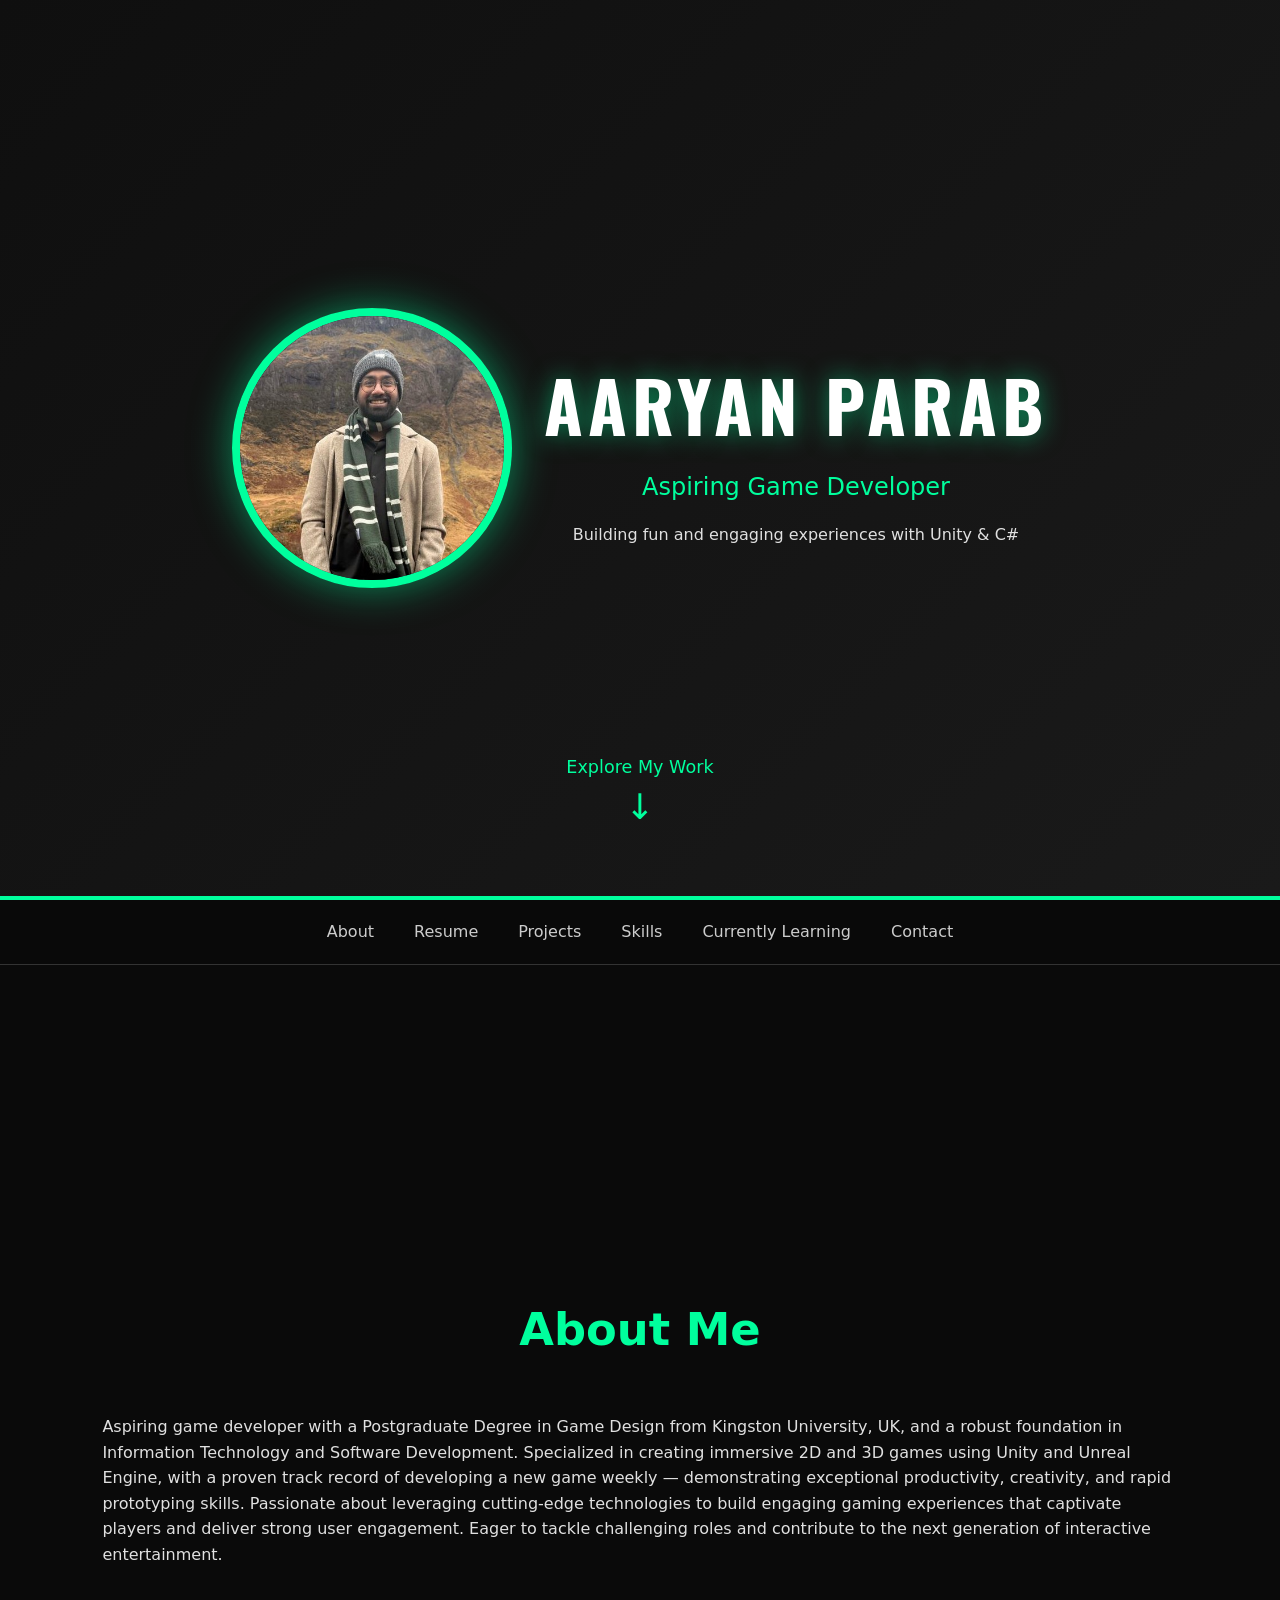
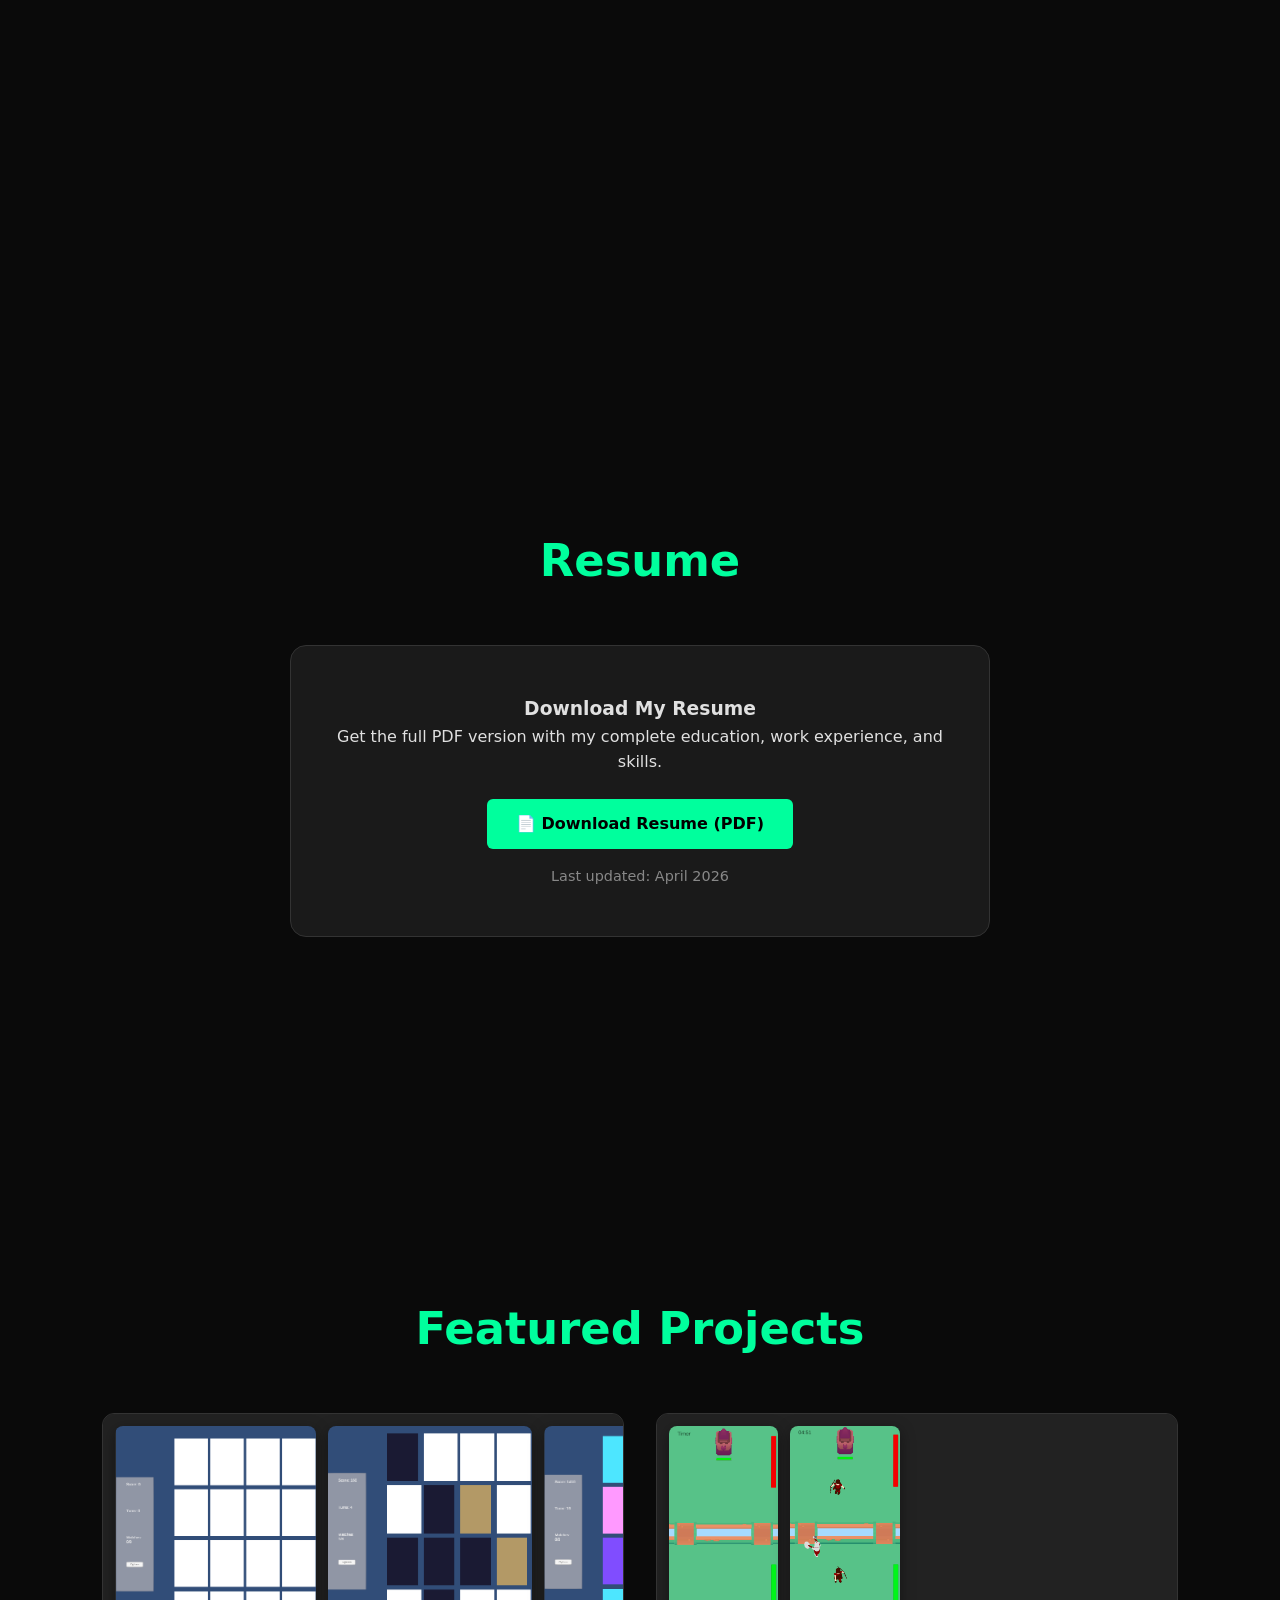
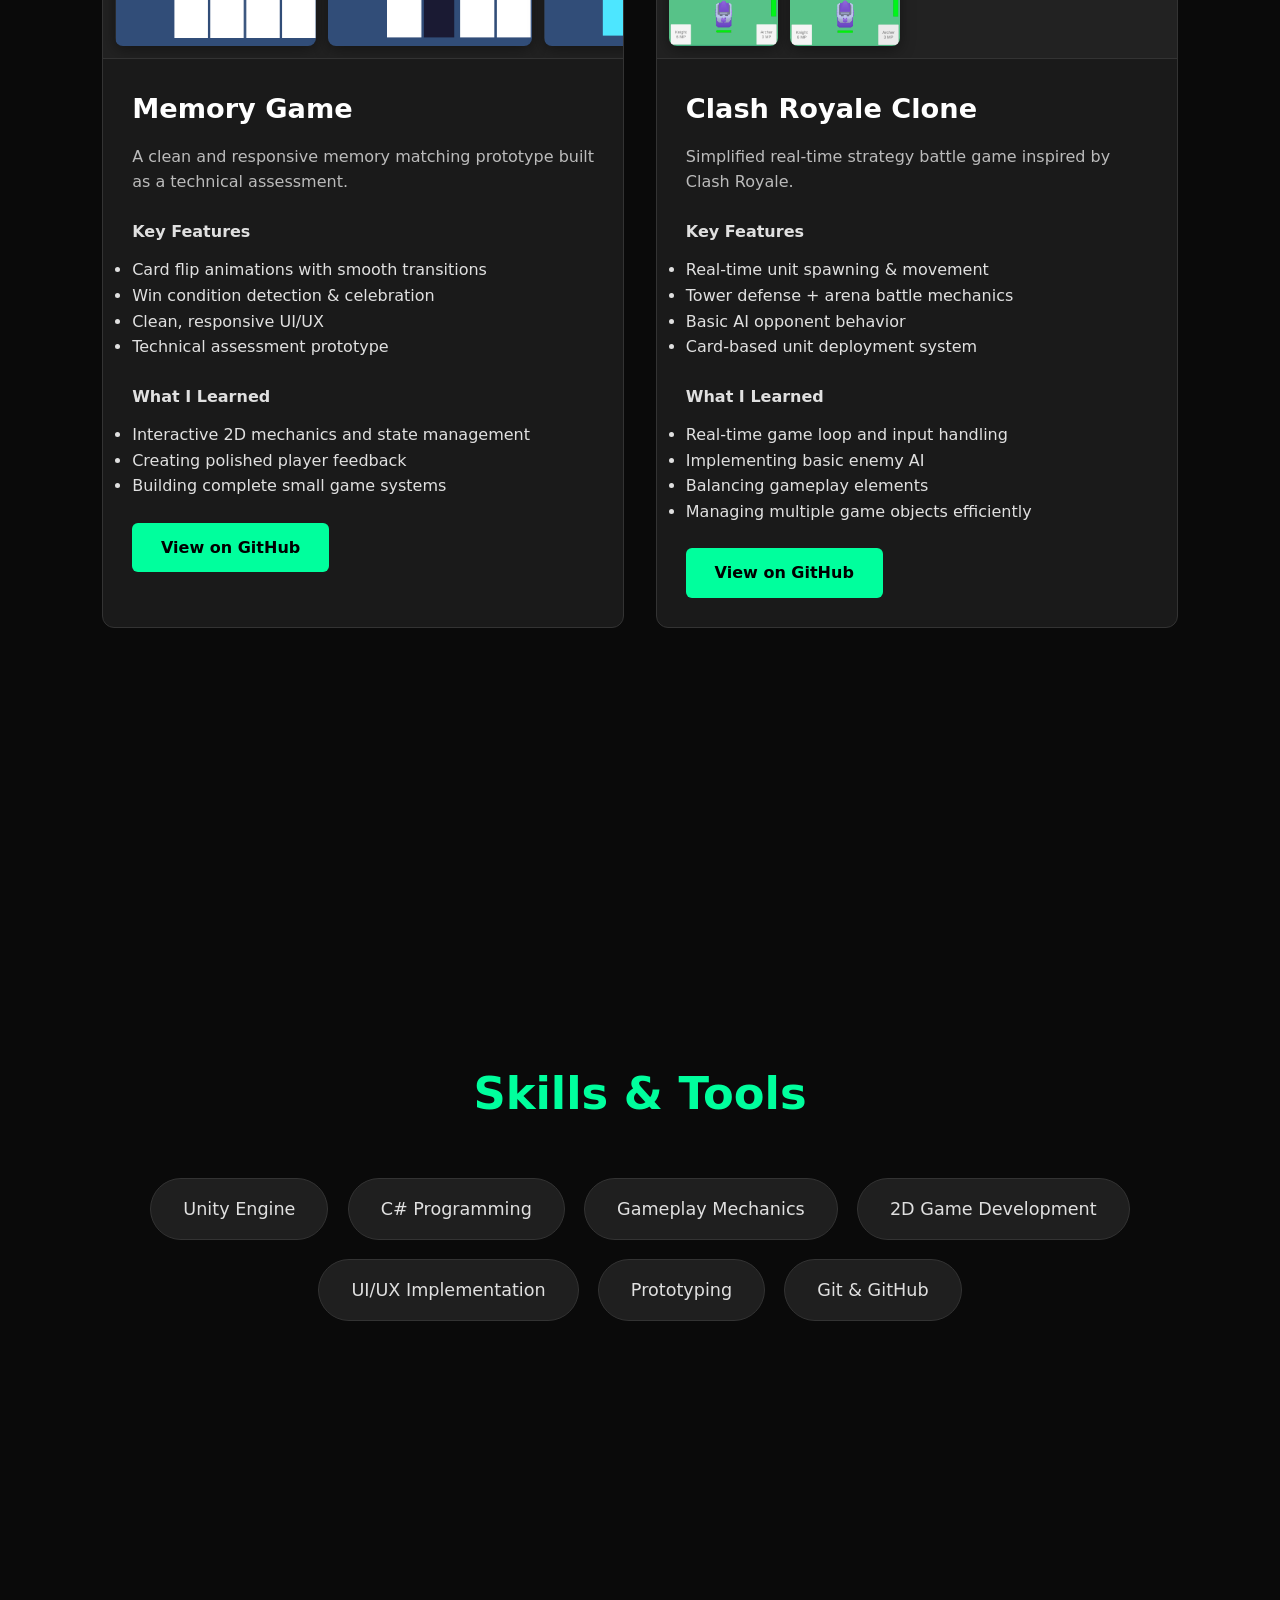
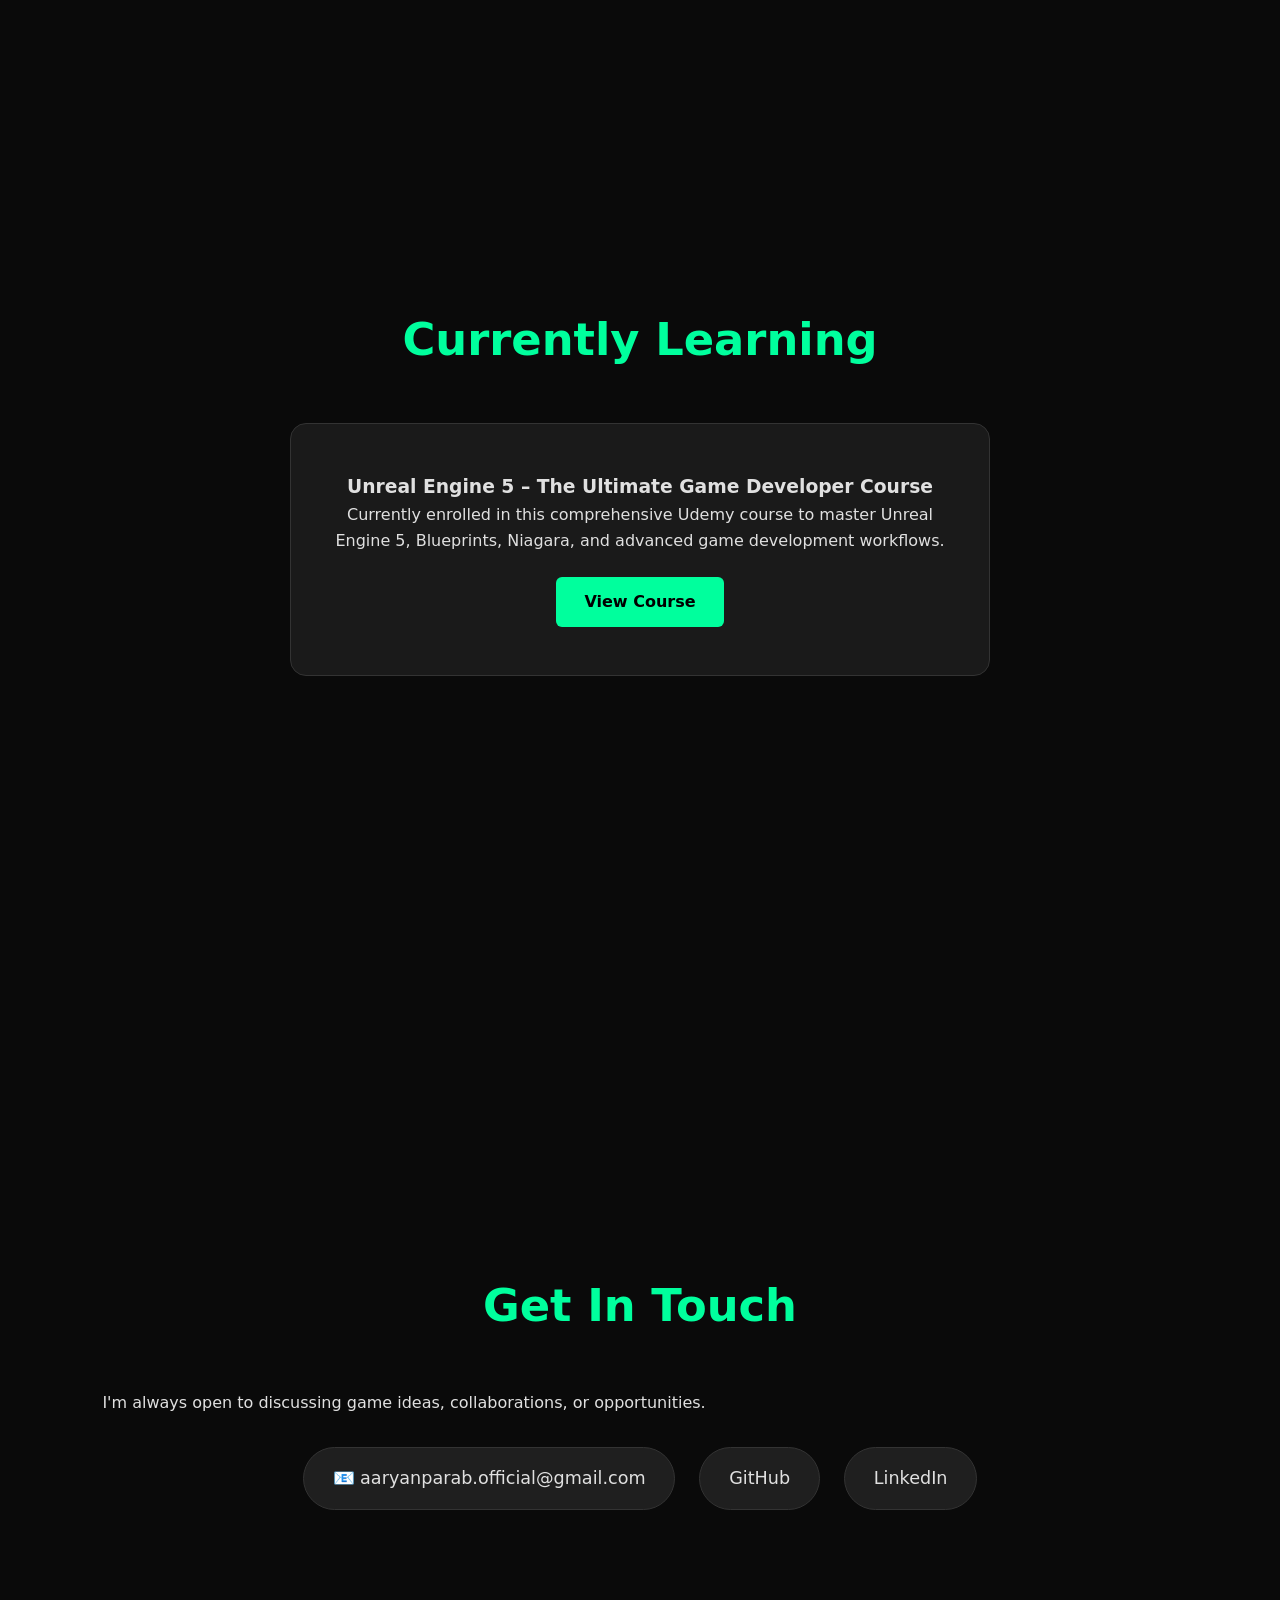
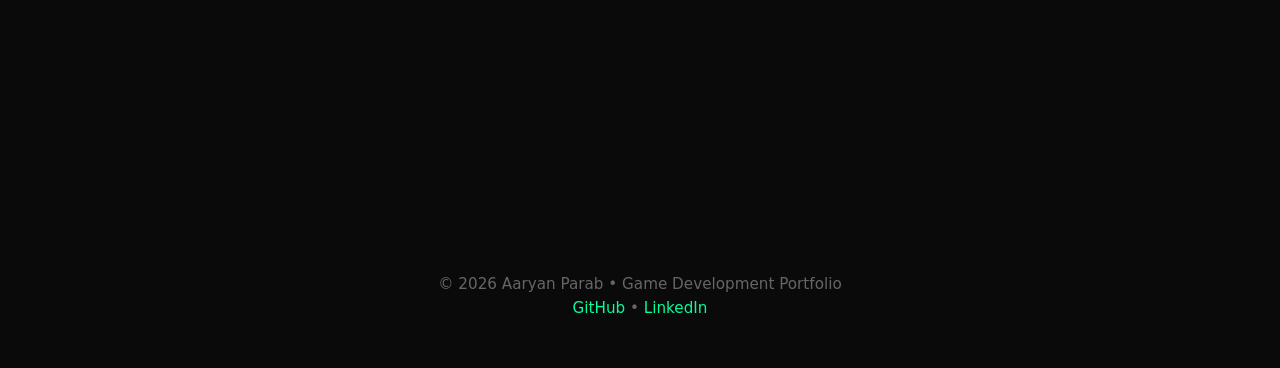
==== index.html @ 45f1b29c "Website Deployment -portfolio website deployed" ====
<!DOCTYPE html>
<html lang="en">
<head>
    <meta charset="UTF-8">
    <meta name="viewport" content="width=device-width, initial-scale=1.0">
    <title>Aaryan Parab | Game Developer</title>
    <!-- Google Font: Oswald (game-themed bold title font) -->
    <link href="https://fonts.googleapis.com/css2?family=Oswald:wght@500;700&display=swap" rel="stylesheet">
    <link rel="stylesheet" href="style.css">
</head>
<body>
    <!-- Game-like Background Animation -->
    <div class="background-animation"></div>

    <header>
        <div class="header-content">
            <img src="Images/ProfileImage.jpeg" alt="Aaryan Parab" class="profile-photo">
            <div>
                <h1>Aaryan Parab</h1>
                <p class="subtitle">Aspiring Game Developer</p>
                <p>Building fun and engaging experiences with Unity & C#</p>
            </div>
        </div>

        <!-- Scroll to next section arrow -->
        <a href="#about" class="scroll-down">
            <span>Explore My Work</span>
            <div class="arrow">↓</div>
        </a>
    </header>

    <nav>
        <div class="hamburger" id="hamburger">☰</div>
        <div class="nav-links" id="navLinks">
            <a href="#about">About</a>
            <a href="#resume">Resume</a>
            <a href="#projects">Projects</a>
            <a href="#skills">Skills</a>
            <a href="#learning">Currently Learning</a>
            <a href="#contact">Contact</a>
        </div>
    </nav>

    <section id="about">
        <h2>About Me</h2>
        <p>
            Aspiring game developer with a Postgraduate Degree in Game Design from Kingston University, UK, 
            and a robust foundation in Information Technology and Software Development. 
            Specialized in creating immersive 2D and 3D games using Unity and Unreal Engine, 
            with a proven track record of developing a new game weekly — demonstrating exceptional productivity, 
            creativity, and rapid prototyping skills. Passionate about leveraging cutting-edge technologies 
            to build engaging gaming experiences that captivate players and deliver strong user engagement. 
            Eager to tackle challenging roles and contribute to the next generation of interactive entertainment.
        </p>
    </section>

    <section id="resume">
        <h2>Resume</h2>
        <div class="resume-card">
            <h3>Download My Resume</h3>
            <p>Get the full PDF version with my complete education, work experience, and skills.</p>
            <a href="Resume/Resume_Aaryan.pdf" download class="btn resume-btn">
                📄 Download Resume (PDF)
            </a>
            <p style="margin-top: 1rem; font-size: 0.9rem; color: #888;">Last updated: April 2026</p>
        </div>
    </section>

    <section id="projects">
        <h2>Featured Projects</h2>
        
        <div class="projects-grid">
            <div class="project-card">
                <div class="project-gallery">
                    <img src="Images/Memory-Game/1.png" alt="Memory Game Screenshot 1" class="gallery-img">
                    <img src="Images/Memory-Game/2.png" alt="Memory Game Screenshot 2" class="gallery-img">
                    <img src="Images/Memory-Game/3.png" alt="Memory Game Screenshot 3" class="gallery-img">
                </div>
                <div class="project-content">
                    <h3>Memory Game</h3>
                    <p>A clean and responsive memory matching prototype built as a technical assessment.</p>
                    <strong>Key Features</strong>
                    <ul>
                        <li>Card flip animations with smooth transitions</li>
                        <li>Win condition detection & celebration</li>
                        <li>Clean, responsive UI/UX</li>
                        <li>Technical assessment prototype</li>
                    </ul>
                    <strong>What I Learned</strong>
                    <ul>
                        <li>Interactive 2D mechanics and state management</li>
                        <li>Creating polished player feedback</li>
                        <li>Building complete small game systems</li>
                    </ul>
                    <a href="https://github.com/AaryanParab/memory-game" target="_blank" class="btn">View on GitHub</a>
                </div>
            </div>

            <div class="project-card">
                <div class="project-gallery">
                    <img src="Images/Clash-Royale-Clone/1.png" alt="Clash Royale Clone Screenshot 1" class="gallery-img">
                    <img src="Images/Clash-Royale-Clone/2.png" alt="Clash Royale Clone Screenshot 2" class="gallery-img">
                </div>
                <div class="project-content">
                    <h3>Clash Royale Clone</h3>
                    <p>Simplified real-time strategy battle game inspired by Clash Royale.</p>
                    <strong>Key Features</strong>
                    <ul>
                        <li>Real-time unit spawning & movement</li>
                        <li>Tower defense + arena battle mechanics</li>
                        <li>Basic AI opponent behavior</li>
                        <li>Card-based unit deployment system</li>
                    </ul>
                    <strong>What I Learned</strong>
                    <ul>
                        <li>Real-time game loop and input handling</li>
                        <li>Implementing basic enemy AI</li>
                        <li>Balancing gameplay elements</li>
                        <li>Managing multiple game objects efficiently</li>
                    </ul>
                    <a href="https://github.com/AaryanParab/clash-royale-clone" target="_blank" class="btn">View on GitHub</a>
                </div>
            </div>
        </div>
    </section>

    <section id="skills">
        <h2>Skills & Tools</h2>
        <div class="skills">
            <div class="skill-item">Unity Engine</div>
            <div class="skill-item">C# Programming</div>
            <div class="skill-item">Gameplay Mechanics</div>
            <div class="skill-item">2D Game Development</div>
            <div class="skill-item">UI/UX Implementation</div>
            <div class="skill-item">Prototyping</div>
            <div class="skill-item">Git & GitHub</div>
        </div>
    </section>

    <section id="learning">
        <h2>Currently Learning</h2>
        <div class="learning-card">
            <h3>Unreal Engine 5 – The Ultimate Game Developer Course</h3>
            <p>Currently enrolled in this comprehensive Udemy course to master Unreal Engine 5, Blueprints, Niagara, and advanced game development workflows.</p>
            <a href="https://www.udemy.com/course/unreal-engine-5-the-ultimate-game-developer-course/?course_id=4720022" target="_blank" class="btn">View Course</a>
        </div>
    </section>

    <section id="contact">
        <h2>Get In Touch</h2>
        <p>I'm always open to discussing game ideas, collaborations, or opportunities.</p>
        <div class="contact-info">
            <a href="mailto:aaryanparab.official@gmail.com" class="contact-link">📧 aaryanparab.official@gmail.com</a>
            <a href="https://github.com/AaryanParab" target="_blank" class="contact-link">GitHub</a>
            <a href="https://www.linkedin.com/in/aaryan-parab-755a271ba/" target="_blank" class="contact-link">LinkedIn</a>
        </div>
    </section>

    <footer>
        <p>&copy; 2026 Aaryan Parab • Game Development Portfolio</p>
        <p>
            <a href="https://github.com/AaryanParab" target="_blank">GitHub</a> • 
            <a href="https://www.linkedin.com/in/aaryan-parab-755a271ba/" target="_blank">LinkedIn</a>
        </p>
    </footer>

    <!-- Lightbox Modal -->
    <div id="imageModal" class="modal">
        <span class="close">&times;</span>
        <img class="modal-content" id="modalImage">
    </div>

    <script>
        // Hamburger Menu
        const hamburger = document.getElementById("hamburger");
        const navLinks = document.getElementById("navLinks");
        hamburger.addEventListener("click", () => {
            navLinks.classList.toggle("active");
            hamburger.textContent = navLinks.classList.contains("active") ? "✕" : "☰";
        });

        // Lightbox
        const modal = document.getElementById("imageModal");
        const modalImg = document.getElementById("modalImage");
        const closeBtn = document.querySelector(".close");

        document.querySelectorAll(".gallery-img").forEach(img => {
            img.addEventListener("click", function () {
                modal.style.display = "flex";
                modalImg.src = this.src;
            });
        });

        closeBtn.addEventListener("click", () => modal.style.display = "none");
        modal.addEventListener("click", (e) => { if (e.target === modal) modal.style.display = "none"; });
---- style.css ----
:root {
    --primary: #00ff9d;
    --bg: #0a0a0a;
    --card: #1a1a1a;
}

* {
    margin: 0;
    padding: 0;
    box-sizing: border-box;
}

html {
    scroll-behavior: smooth;
}

body {
    font-family: 'Segoe UI', system-ui, -apple-system, 'Roboto', sans-serif;
    background: var(--bg);
    color: #e0e0e0;
    line-height: 1.6;
    overflow-x: hidden;
}

/* ====================== GAME-THEMED FONT FOR NAME (like gerlogu.com) ====================== */
h1 {
    font-family: 'Oswald', sans-serif;
    font-size: 4.4rem;
    font-weight: 700;
    letter-spacing: 5px;
    text-transform: uppercase;
    color: white;
    margin-bottom: 0.4rem;
    text-shadow: 0 0 25px rgba(0, 255, 157, 0.5);
}

/* ====================== PURE UPWARD SCROLLING BACKGROUND ====================== */
.background-animation {
    position: fixed;
    top: 0; left: 0;
    width: 100%; height: 100%;
    pointer-events: none;
    z-index: -1;
    overflow: hidden;
    background: radial-gradient(circle at center, rgba(0, 255, 157, 0.07) 0%, transparent 70%);
}

.background-animation::before,
.background-animation::after {
    content: '';
    position: absolute;
    width: 100%;
    height: 100%;
    color: var(--primary);
    opacity: 0.16;
    font-size: 26px;
    white-space: nowrap;
    animation: upwardScroll 18s linear infinite;
}

.background-animation::before {
    content: '× ○ △ □ ⚡ ★ ◆ ● × ○ △ □';
    animation-duration: 14s;
    animation-delay: -2s;
    letter-spacing: 110px;
    opacity: 0.18;
}

.background-animation::after {
    content: '△ □ ○ × ⚡ ★ ● ◆ △ □ ○ ×';
    animation-duration: 24s;
    animation-delay: -9s;
    font-size: 20px;
    letter-spacing: 130px;
    opacity: 0.11;
}

@keyframes upwardScroll {
    0%   { transform: translateY(120vh); }
    100% { transform: translateY(-120vh); }
}

/* ====================== HEADER ====================== */
header {
    background: linear-gradient(135deg, #0f0f0f, #1a1a1a);
    padding: 5rem 5%;
    text-align: center;
    border-bottom: 4px solid var(--primary);
    min-height: 100vh;
    display: flex;
    align-items: center;
    justify-content: center;
    position: relative;
}

.header-content {
    display: flex;
    align-items: center;
    gap: 2rem;
    justify-content: center;
    flex-wrap: wrap;
}

.profile-photo {
    width: 280px;
    height: 280px;
    border-radius: 50%;
    border: 8px solid var(--primary);
    object-fit: cover;
    box-shadow: 0 0 40px rgba(0, 255, 157, 0.5);
}

.subtitle {
    font-size: 1.5rem;
    color: var(--primary);
    margin-bottom: 1rem;
}

/* ====================== SCROLL DOWN ARROW ====================== */
.scroll-down {
    position: absolute;
    bottom: 8%;
    left: 50%;
    transform: translateX(-50%);
    display: flex;
    flex-direction: column;
    align-items: center;
    color: var(--primary);
    text-decoration: none;
    font-size: 1.1rem;
    animation: bounce 2s infinite;
}

.scroll-down span {
    margin-bottom: 8px;
    font-weight: 500;
}

.scroll-down .arrow {
    font-size: 2.2rem;
    line-height: 1;
}

@keyframes bounce {
    0%, 100% { transform: translateY(0); }
    50% { transform: translateY(15px); }
}

/* ====================== HIGHLIGHTED KEYWORDS IN ABOUT ME ====================== */
.highlight {
    color: var(--primary);
    font-weight: 600;
}

/* ====================== NAVIGATION ====================== */
nav {
    background: rgba(10, 10, 10, 0.98);
    position: sticky;
    top: 0;
    z-index: 100;
    padding: 1.2rem 5%;
    display: flex;
    justify-content: center;
    gap: 2.5rem;
    border-bottom: 1px solid #333;
}

.hamburger {
    display: none;
    font-size: 2rem;
    cursor: pointer;
    color: var(--primary);
}

.nav-links {
    display: flex;
    gap: 2.5rem;
}

.nav-links a {
    color: #ccc;
    text-decoration: none;
    font-weight: 500;
    transition: color 0.3s;
}

.nav-links a:hover {
    color: var(--primary);
}

.nav-links.active {
    display: flex;
    flex-direction: column;
    position: absolute;
    top: 70px;
    left: 0;
    width: 100%;
    background: #111;
    padding: 2rem 0;
    text-align: center;
    border-top: 1px solid #333;
}

/* ====================== FULL-PAGE SECTIONS ====================== */
section {
    min-height: 100vh;
    padding: 8rem 8% 6rem;
    display: flex;
    flex-direction: column;
    justify-content: center;
}

section h2 {
    font-size: 2.8rem;
    margin-bottom: 3rem;
    text-align: center;
    color: var(--primary);
}

/* ====================== PROJECT CARDS ====================== */
.projects-grid {
    display: grid;
    grid-template-columns: repeat(auto-fit, minmax(380px, 1fr));
    gap: 2rem;
}

.project-card {
    background: var(--card);
    border-radius: 12px;
    overflow: hidden;
    transition: transform 0.4s, box-shadow 0.4s;
    border: 1px solid #333;
}

.project-card:hover {
    transform: translateY(-12px);
    box-shadow: 0 20px 40px rgba(0, 255, 157, 0.15);
}

.project-gallery {
    display: flex;
    overflow-x: auto;
    gap: 12px;
    padding: 12px;
    background: #222;
    border-bottom: 1px solid #333;
}

.project-gallery img {
    height: 220px;
    flex-shrink: 0;
    border-radius: 8px;
    object-fit: contain;
    background: #1a1a1a;
    box-shadow: 0 4px 15px rgba(0, 0, 0, 0.4);
    cursor: pointer;
}

.project-content {
    padding: 1.8rem;
}

.project-content h3 {
    font-size: 1.7rem;
    margin-bottom: 0.8rem;
    color: white;
}

.project-content p {
    margin-bottom: 1.3rem;
    color: #bbb;
}

.project-content strong {
    display: block;
    margin-top: 1.5rem;
    margin-bottom: 0.8rem;
}

.project-content ul:last-child {
    margin-bottom: 2.5rem;
}

/* ====================== BUTTONS ====================== */
.btn {
    display: inline-block;
    background: var(--primary);
    color: black;
    padding: 0.75rem 1.8rem;
    border-radius: 6px;
    text-decoration: none;
    font-weight: 600;
    transition: all 0.3s;
    margin-top: 1.5rem;
}

.btn:hover {
    background: #00cc7a;
    transform: scale(1.05);
}

/* ====================== OTHER SECTIONS ====================== */
.resume-card, .learning-card {
    background: var(--card);
    max-width: 700px;
    margin: 0 auto;
    padding: 3rem 2.5rem;
    border-radius: 16px;
    text-align: center;
    border: 1px solid #333;
}

.skills {
    display: flex;
    flex-wrap: wrap;
    gap: 1.2rem;
    justify-content: center;
}

.skill-item {
    background: #1f1f1f;
    padding: 1rem 2rem;
    border-radius: 50px;
    font-size: 1.1rem;
    border: 1px solid #333;
}

.contact-info {
    display: flex;
    flex-wrap: wrap;
    gap: 1.5rem;
    justify-content: center;
    margin-top: 2rem;
}

.contact-link {
    display: flex;
    align-items: center;
    gap: 10px;
    background: #1f1f1f;
    color: #e0e0e0;
    padding: 1rem 1.8rem;
    border-radius: 50px;
    text-decoration: none;
    font-size: 1.1rem;
    transition: all 0.3s;
    border: 1px solid #333;
}

.contact-link:hover {
    background: var(--primary);
    color: black;
    transform: scale(1.05);
}

/* ====================== LIGHTBOX ====================== */
.modal {
    display: none;
    position: fixed;
    z-index: 1000;
    left: 0; top: 0;
    width: 100%; height: 100%;
    background-color: rgba(0, 0, 0, 0.92);
    align-items: center;
    justify-content: center;
    padding: 20px;
}

.modal-content {
    max-width: 100%;
    max-height: 90vh;
    object-fit: contain;
    border-radius: 12px;
    box-shadow: 0 10px 40px rgba(0, 0, 0, 0.6);
}

.close {
    position: absolute;
    top: 25px;
    right: 35px;
    color: #fff;
    font-size: 40px;
    font-weight: bold;
    cursor: pointer;
}

.close:hover {
    color: var(--primary);
}

/* ====================== FOOTER ====================== */
footer {
    text-align: center;
    padding: 3rem 5%;
    background: #0a0a0a;
    color: #666;
    font-size: 0.95rem;
}

footer a {
    color: var(--primary);
    text-decoration: none;
}

/* ====================== RESPONSIVE ====================== */
@media (max-width: 768px) {
    h1 { font-size: 3.4rem; }
    .profile-photo { width: 220px; height: 220px; }
    .projects-grid { grid-template-columns: 1fr; }
    .hamburger { display: block; }
    .nav-links { display: none; }
    .header-content { text-align: center; }
}
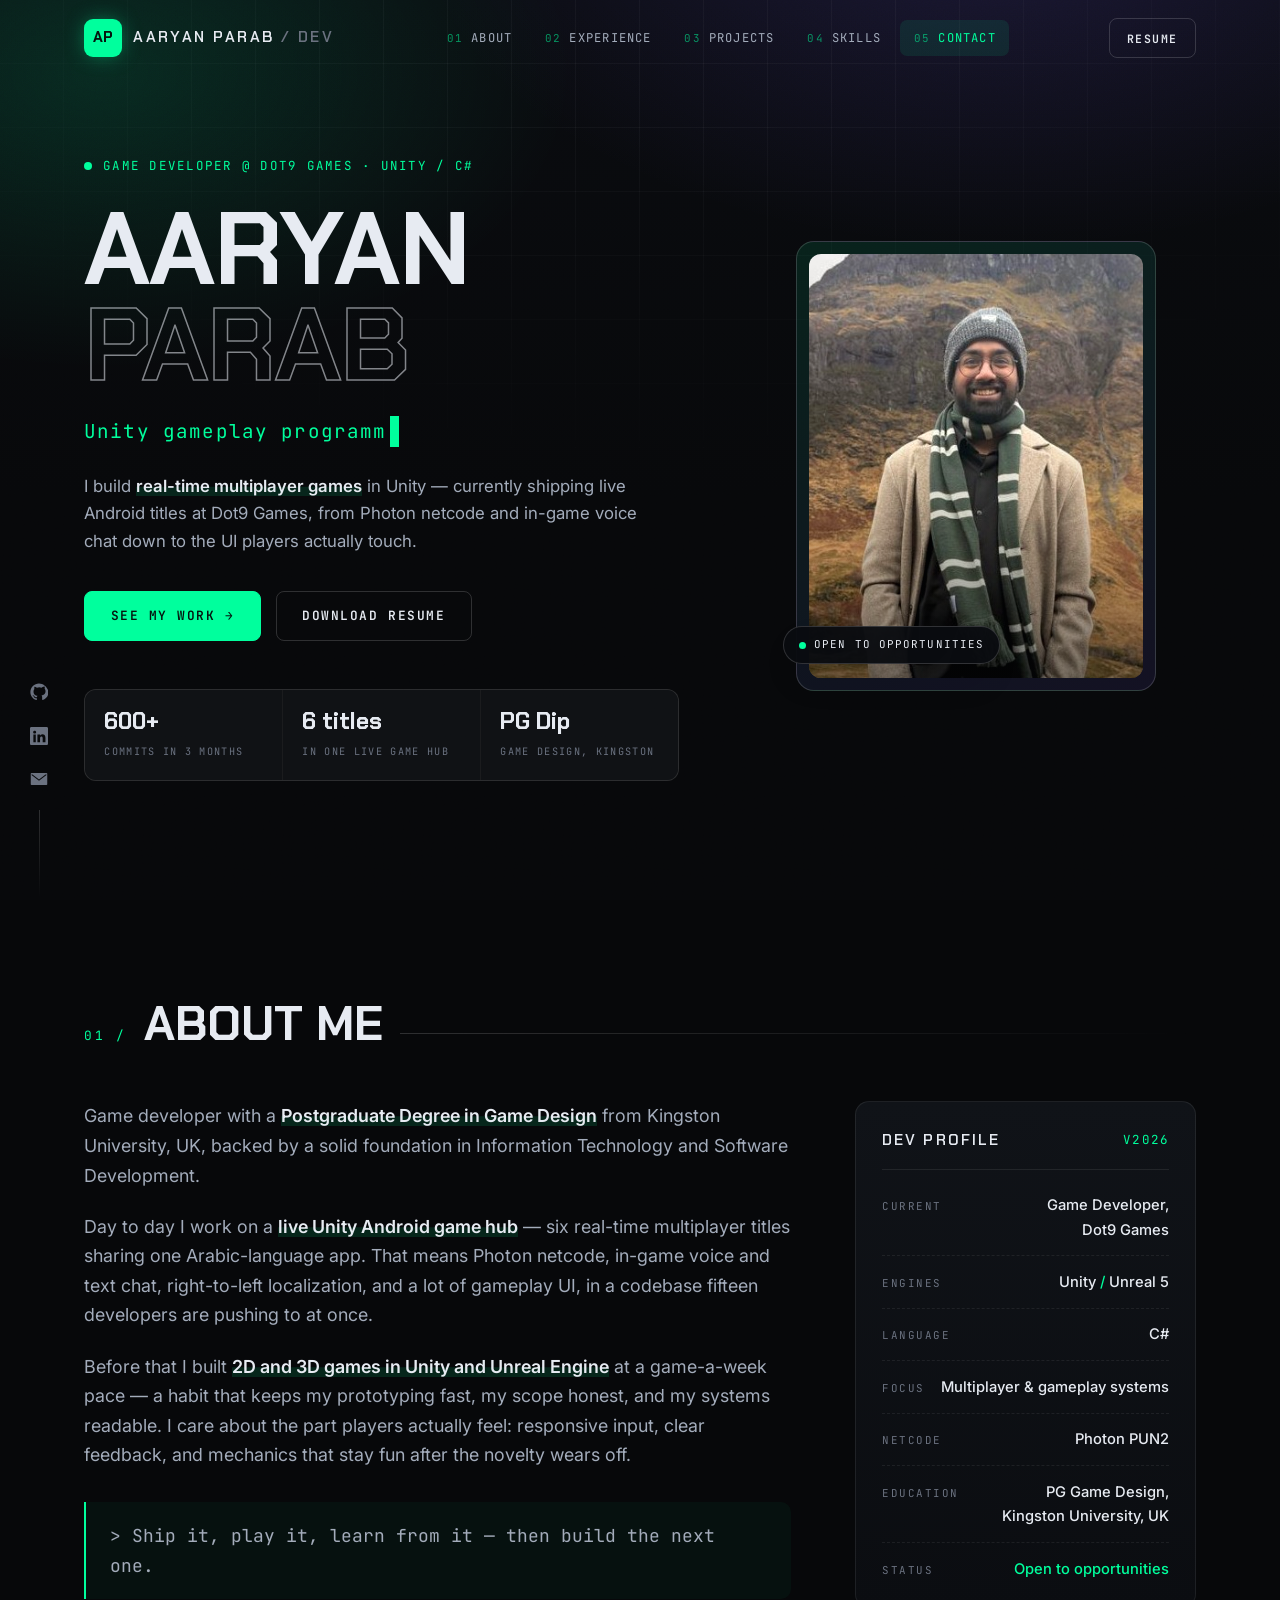
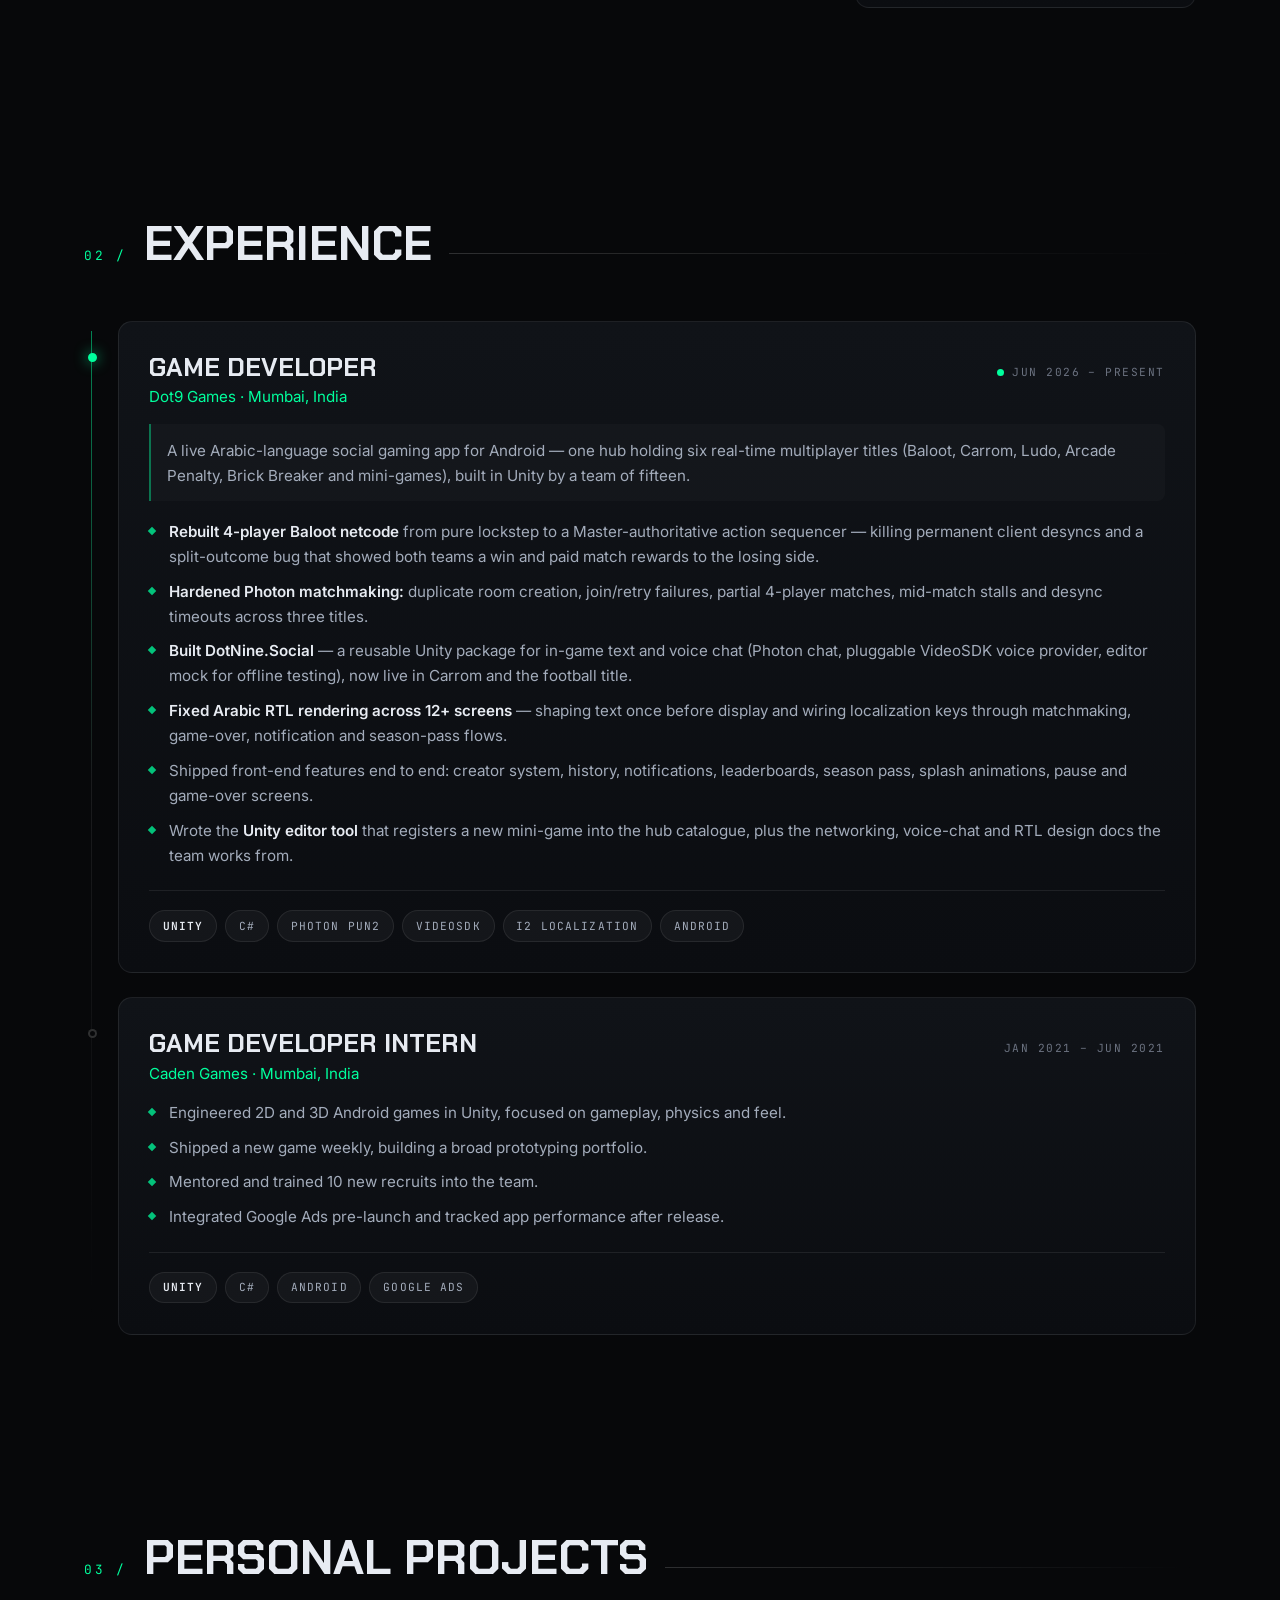
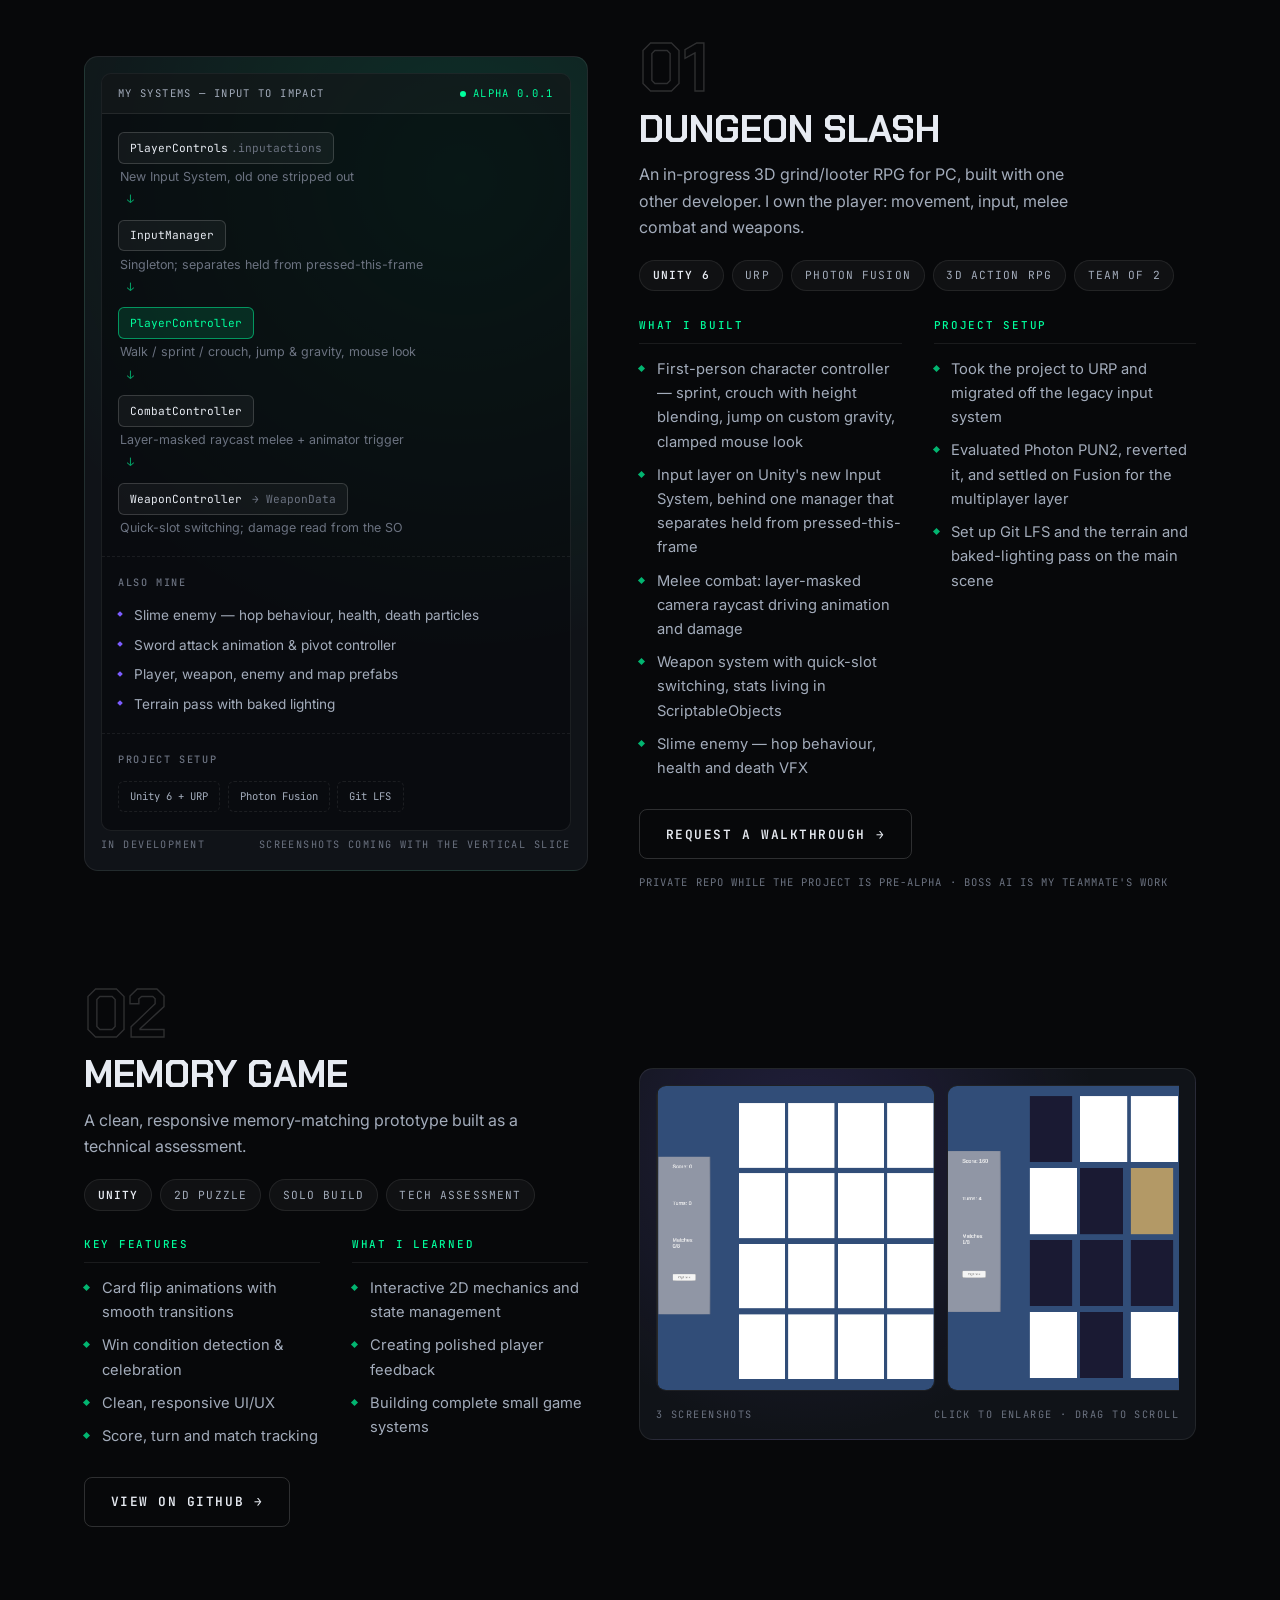
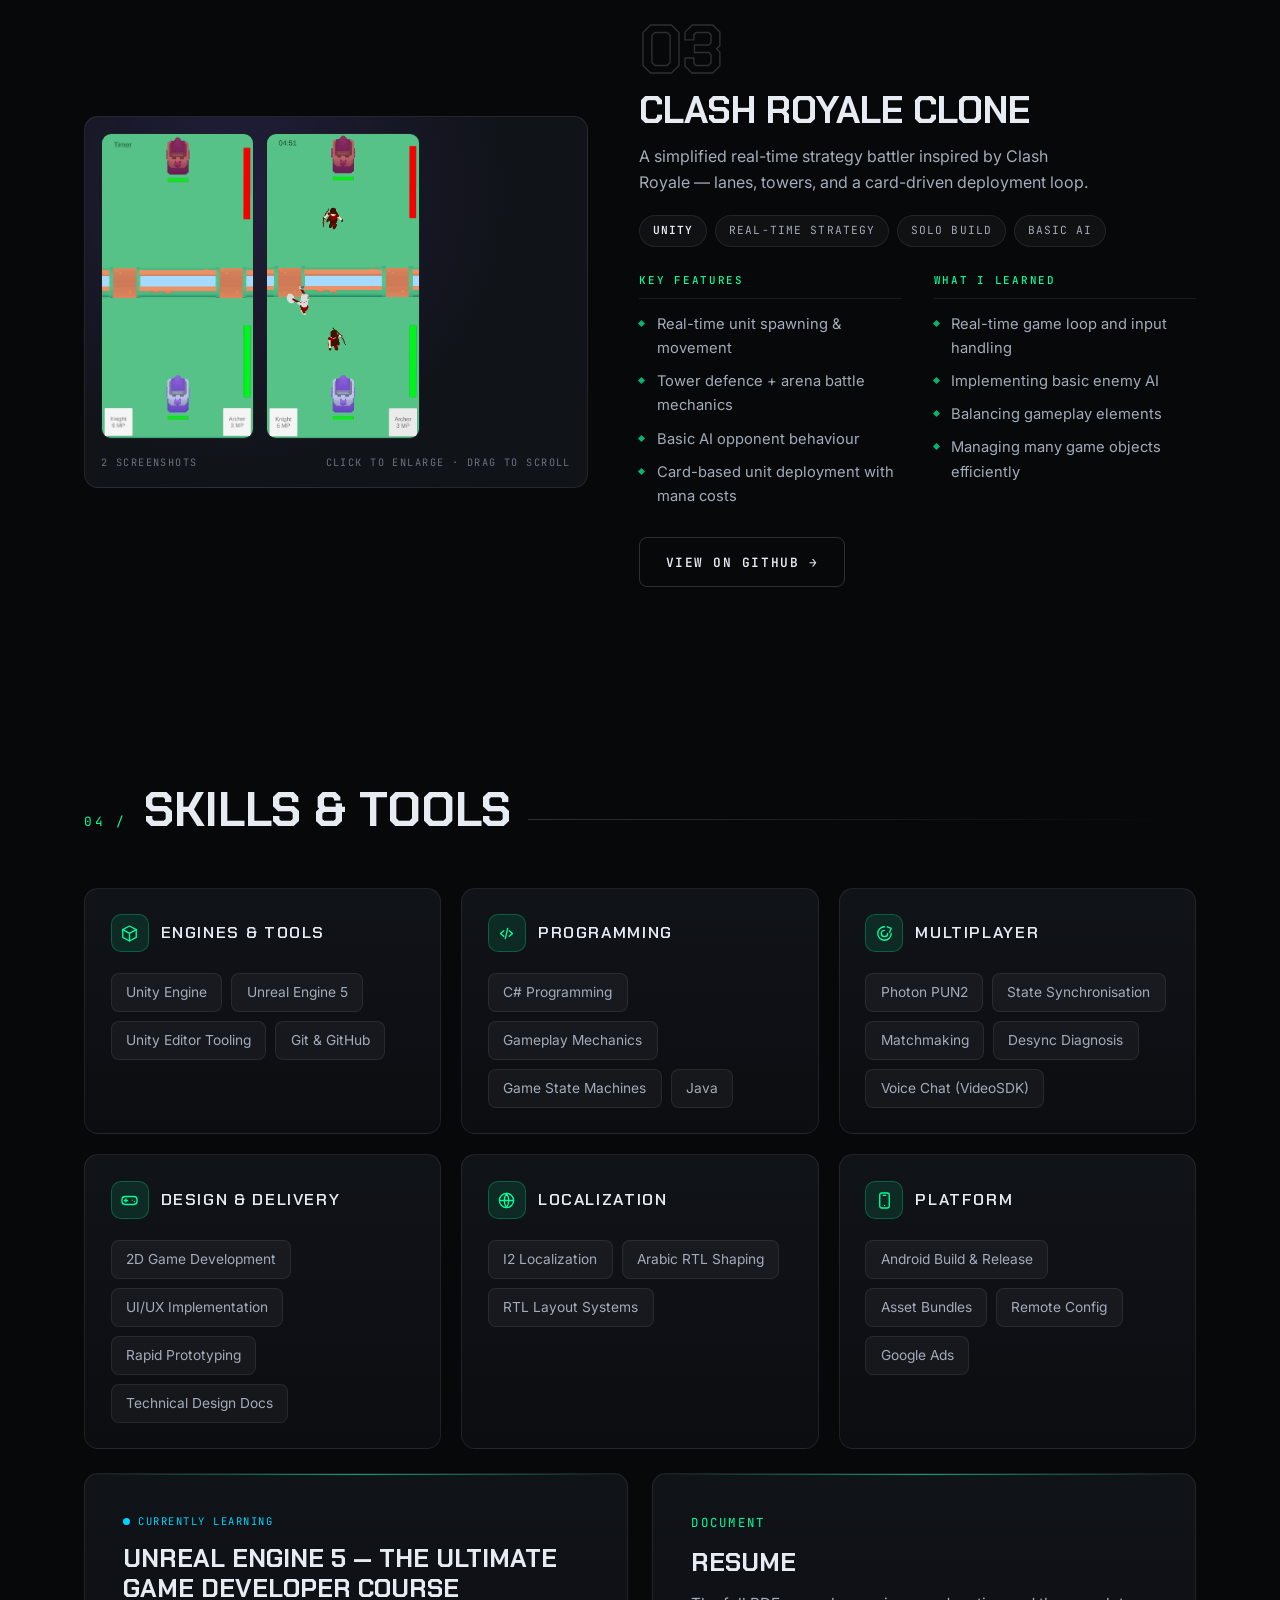
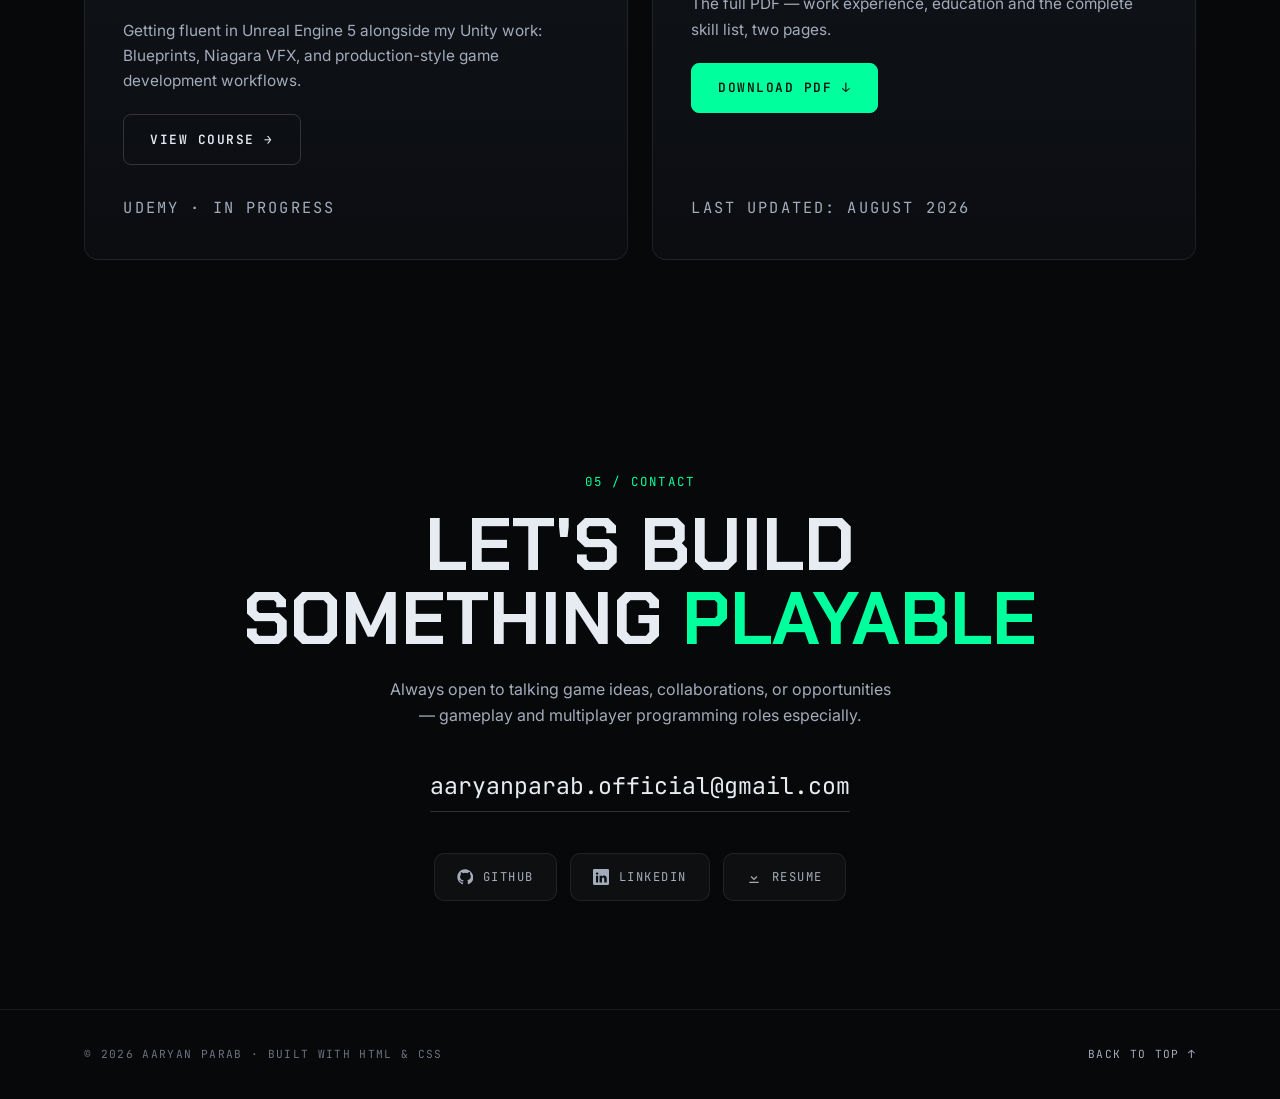
==== commit 629564c8: "Redesign portfolio site and add professional experience Rebuild the site around a dark dev-console s" ====
--- a/index.html
+++ b/index.html
@@ -3,194 +3,713 @@
 <head>
     <meta charset="UTF-8">
     <meta name="viewport" content="width=device-width, initial-scale=1.0">
-    <title>Aaryan Parab | Game Developer</title>
-    <!-- Google Font: Oswald (game-themed bold title font) -->
-    <link href="https://fonts.googleapis.com/css2?family=Oswald:wght@500;700&display=swap" rel="stylesheet">
+    <title>Aaryan Parab — Game Developer | Unity &amp; C#</title>
+    <meta name="description" content="Portfolio of Aaryan Parab, Unity game developer working on real-time multiplayer Android titles — Photon netcode, in-game voice chat, RTL localization and gameplay UI. Experience, projects and resume.">
+    <meta name="theme-color" content="#07080a">
+    <meta name="author" content="Aaryan Parab">
+
+    <!-- Open Graph -->
+    <meta property="og:type" content="website">
+    <meta property="og:title" content="Aaryan Parab — Game Developer">
+    <meta property="og:description" content="Unity developer shipping real-time multiplayer Android games — Photon netcode, voice chat, gameplay systems.">
+    <meta property="og:image" content="Images/ProfileImage.jpeg">
+
+    <link rel="icon" href="data:image/svg+xml,%3Csvg xmlns='http://www.w3.org/2000/svg' viewBox='0 0 32 32'%3E%3Crect width='32' height='32' rx='7' fill='%2300ff9d'/%3E%3Ctext x='16' y='22' font-family='monospace' font-size='16' font-weight='700' text-anchor='middle' fill='%2304150e'%3EAP%3C/text%3E%3C/svg%3E">
+
+    <link rel="preconnect" href="https://fonts.googleapis.com">
+    <link rel="preconnect" href="https://fonts.gstatic.com" crossorigin>
+    <link href="https://fonts.googleapis.com/css2?family=Chakra+Petch:wght@500;600;700&family=Inter:wght@400;500;600&family=JetBrains+Mono:wght@400;500;600&display=swap" rel="stylesheet">
+
     <link rel="stylesheet" href="style.css">
+    <script>document.documentElement.classList.add('js');</script>
 </head>
 <body>
-    <!-- Game-like Background Animation -->
-    <div class="background-animation"></div>
-
-    <header>
-        <div class="header-content">
-            <img src="Images/ProfileImage.jpeg" alt="Aaryan Parab" class="profile-photo">
-            <div>
-                <h1>Aaryan Parab</h1>
-                <p class="subtitle">Aspiring Game Developer</p>
-                <p>Building fun and engaging experiences with Unity & C#</p>
-            </div>
-        </div>
-
-        <!-- Scroll to next section arrow -->
-        <a href="#about" class="scroll-down">
-            <span>Explore My Work</span>
-            <div class="arrow">↓</div>
+    <!-- ambient layers -->
+    <div class="bg-layer" aria-hidden="true"></div>
+    <div class="bg-noise" aria-hidden="true"></div>
+    <div class="cursor-glow" id="cursorGlow" aria-hidden="true"></div>
+    <div class="progress" id="progress" aria-hidden="true"></div>
+
+    <!-- ==================== NAV ==================== -->
+    <header class="nav" id="nav">
+        <div class="shell nav__inner">
+            <a href="#top" class="brand" aria-label="Aaryan Parab — home">
+                <span class="brand__mark" aria-hidden="true">AP</span>
+                <span class="brand__text">Aaryan Parab <span>/ Dev</span></span>
+            </a>
+
+            <nav class="nav__links" id="navLinks" aria-label="Sections">
+                <a href="#about"      data-index="01">About</a>
+                <a href="#experience" data-index="02">Experience</a>
+                <a href="#work"       data-index="03">Projects</a>
+                <a href="#skills"     data-index="04">Skills</a>
+                <a href="#contact"    data-index="05">Contact</a>
+            </nav>
+
+            <div class="nav__cta">
+                <a href="Resume/Resume_Aaryan.pdf" download class="btn btn--ghost">Resume</a>
+                <button class="nav__burger" id="burger" type="button" aria-label="Toggle menu" aria-expanded="false" aria-controls="drawer">
+                    <span></span><span></span><span></span>
+                </button>
+            </div>
+        </div>
+    </header>
+
+    <div class="drawer" id="drawer">
+        <a href="#about"><small>01</small>About</a>
+        <a href="#experience"><small>02</small>Experience</a>
+        <a href="#work"><small>03</small>Projects</a>
+        <a href="#skills"><small>04</small>Skills</a>
+        <a href="#contact"><small>05</small>Contact</a>
+        <a href="Resume/Resume_Aaryan.pdf" download><small>PDF</small>Resume</a>
+    </div>
+
+    <!-- fixed social rail -->
+    <div class="rail" aria-hidden="false">
+        <a href="https://github.com/AaryanParab" target="_blank" rel="noopener" aria-label="GitHub">
+            <svg viewBox="0 0 24 24"><path d="M12 .5C5.7.5.5 5.7.5 12c0 5 3.3 9.3 7.8 10.8.6.1.8-.2.8-.6v-2c-3.2.7-3.8-1.4-3.8-1.4-.5-1.3-1.3-1.7-1.3-1.7-1-.7.1-.7.1-.7 1.2.1 1.8 1.2 1.8 1.2 1 1.8 2.7 1.3 3.4 1 .1-.8.4-1.3.7-1.6-2.6-.3-5.3-1.3-5.3-5.8 0-1.3.5-2.3 1.2-3.1-.1-.3-.5-1.5.1-3.1 0 0 1-.3 3.3 1.2a11.5 11.5 0 0 1 6 0C18.4 4.3 19.4 4.6 19.4 4.6c.6 1.6.2 2.8.1 3.1.8.8 1.2 1.8 1.2 3.1 0 4.5-2.7 5.5-5.3 5.8.4.4.8 1.1.8 2.2v3.3c0 .4.2.7.8.6 4.6-1.5 7.8-5.8 7.8-10.8C23.5 5.7 18.3.5 12 .5z"/></svg>
         </a>
-    </header>
-
-    <nav>
-        <div class="hamburger" id="hamburger">☰</div>
-        <div class="nav-links" id="navLinks">
-            <a href="#about">About</a>
-            <a href="#resume">Resume</a>
-            <a href="#projects">Projects</a>
-            <a href="#skills">Skills</a>
-            <a href="#learning">Currently Learning</a>
-            <a href="#contact">Contact</a>
-        </div>
-    </nav>
-
-    <section id="about">
-        <h2>About Me</h2>
-        <p>
-            Aspiring game developer with a Postgraduate Degree in Game Design from Kingston University, UK, 
-            and a robust foundation in Information Technology and Software Development. 
-            Specialized in creating immersive 2D and 3D games using Unity and Unreal Engine, 
-            with a proven track record of developing a new game weekly — demonstrating exceptional productivity, 
-            creativity, and rapid prototyping skills. Passionate about leveraging cutting-edge technologies 
-            to build engaging gaming experiences that captivate players and deliver strong user engagement. 
-            Eager to tackle challenging roles and contribute to the next generation of interactive entertainment.
-        </p>
+        <a href="https://www.linkedin.com/in/aaryan-parab-755a271ba/" target="_blank" rel="noopener" aria-label="LinkedIn">
+            <svg viewBox="0 0 24 24"><path d="M20.4 20.4h-3.5v-5.6c0-1.3-.5-2.2-1.7-2.2-.9 0-1.5.6-1.7 1.3-.1.2-.1.5-.1.8v5.7H9.9s0-9.3 0-10.3h3.5v1.5c.5-.7 1.3-1.8 3.2-1.8 2.3 0 4 1.5 4 4.8v5.8zM6.2 8.7h-.1C5 8.7 4.2 7.9 4.2 6.9c0-1 .8-1.8 2-1.8s1.9.8 2 1.8c0 1-.8 1.8-2 1.8zm1.5 11.7H4.5V10.1h3.2v10.3zM22.2 0H1.8C.8 0 0 .8 0 1.7v20.5c0 1 .8 1.8 1.8 1.8h20.4c1 0 1.8-.8 1.8-1.8V1.7c0-.9-.8-1.7-1.8-1.7z"/></svg>
+        </a>
+        <a href="mailto:aaryanparab.official@gmail.com" aria-label="Email">
+            <svg viewBox="0 0 24 24"><path d="M2 4h20a1 1 0 0 1 1 1v14a1 1 0 0 1-1 1H2a1 1 0 0 1-1-1V5a1 1 0 0 1 1-1zm10 8.6L3.3 6H2v.7l10 7.5 10-7.5V6h-1.3L12 12.6z"/></svg>
+        </a>
+    </div>
+
+    <!-- ==================== HERO ==================== -->
+    <section class="hero" id="top">
+        <div class="shell hero__grid">
+            <div class="hero__copy">
+                <p class="hero__eyebrow">
+                    <span class="hero__dot" aria-hidden="true"></span>
+                    <span class="mono">Game Developer @ Dot9 Games &middot; Unity / C#</span>
+                </p>
+
+                <h1>
+                    <span class="line">Aaryan</span>
+                    <span class="line outline">Parab</span>
+                </h1>
+
+                <p class="hero__role" id="role" aria-live="off">
+                    <span id="roleText"></span><span class="caret" aria-hidden="true">&nbsp;</span>
+                </p>
+
+                <p class="hero__lede">
+                    I build <span class="hl">real-time multiplayer games</span> in Unity — currently shipping
+                    live Android titles at Dot9 Games, from Photon netcode and in-game voice chat down to
+                    the UI players actually touch.
+                </p>
+
+                <div class="hero__actions">
+                    <a href="#experience" class="btn">See My Work <span class="btn__arrow" aria-hidden="true">&rarr;</span></a>
+                    <a href="Resume/Resume_Aaryan.pdf" download class="btn btn--ghost">Download Resume</a>
+                </div>
+
+                <div class="hero__stats brackets">
+                    <div class="hero__stat">
+                        <b>600+</b>
+                        <span>Commits in 3 months</span>
+                    </div>
+                    <div class="hero__stat">
+                        <b>6 titles</b>
+                        <span>In one live game hub</span>
+                    </div>
+                    <div class="hero__stat">
+                        <b>PG Dip</b>
+                        <span>Game Design, Kingston</span>
+                    </div>
+                </div>
+            </div>
+
+            <div class="hero__portrait">
+                <img src="Images/ProfileImage.jpeg" alt="Portrait of Aaryan Parab" width="360" height="450">
+                <span class="hero__badge"><i aria-hidden="true"></i> Open to opportunities</span>
+            </div>
+        </div>
+
+        <a href="#about" class="hero__scroll">
+            <span>Scroll</span>
+            <i aria-hidden="true"></i>
+        </a>
     </section>
 
-    <section id="resume">
-        <h2>Resume</h2>
-        <div class="resume-card">
-            <h3>Download My Resume</h3>
-            <p>Get the full PDF version with my complete education, work experience, and skills.</p>
-            <a href="Resume/Resume_Aaryan.pdf" download class="btn resume-btn">
-                📄 Download Resume (PDF)
-            </a>
-            <p style="margin-top: 1rem; font-size: 0.9rem; color: #888;">Last updated: April 2026</p>
+    <!-- ==================== ABOUT ==================== -->
+    <section class="section" id="about">
+        <div class="shell">
+            <div class="section-head" data-reveal>
+                <span class="section-head__index">01 /</span>
+                <h2>About Me</h2>
+                <span class="section-head__rule" aria-hidden="true"></span>
+            </div>
+
+            <div class="about__grid">
+                <div class="about__body" data-reveal>
+                    <p>
+                        Game developer with a <span class="hl">Postgraduate Degree in Game Design</span> from
+                        Kingston University, UK, backed by a solid foundation in Information Technology and
+                        Software Development.
+                    </p>
+                    <p>
+                        Day to day I work on a <span class="hl">live Unity Android game hub</span> — six
+                        real-time multiplayer titles sharing one Arabic-language app. That means Photon
+                        netcode, in-game voice and text chat, right-to-left localization, and a lot of
+                        gameplay UI, in a codebase fifteen developers are pushing to at once.
+                    </p>
+                    <p>
+                        Before that I built <span class="hl">2D and 3D games in Unity and Unreal Engine</span>
+                        at a game-a-week pace — a habit that keeps my prototyping fast, my scope honest, and my
+                        systems readable. I care about the part players actually feel: responsive input, clear
+                        feedback, and mechanics that stay fun after the novelty wears off.
+                    </p>
+
+                    <p class="about__quote">
+                        &gt; Ship it, play it, learn from it — then build the next one.
+                    </p>
+                </div>
+
+                <aside class="spec-card" data-reveal style="--delay: 0.12s">
+                    <div class="spec-card__title">
+                        <span>Dev Profile</span>
+                        <span class="mono">v2026</span>
+                    </div>
+                    <dl>
+                        <div class="spec-row">
+                            <dt>Current</dt>
+                            <dd>Game Developer,<br>Dot9 Games</dd>
+                        </div>
+                        <div class="spec-row">
+                            <dt>Engines</dt>
+                            <dd>Unity <em>/</em> Unreal 5</dd>
+                        </div>
+                        <div class="spec-row">
+                            <dt>Language</dt>
+                            <dd>C#</dd>
+                        </div>
+                        <div class="spec-row">
+                            <dt>Focus</dt>
+                            <dd>Multiplayer &amp; gameplay systems</dd>
+                        </div>
+                        <div class="spec-row">
+                            <dt>Netcode</dt>
+                            <dd>Photon PUN2</dd>
+                        </div>
+                        <div class="spec-row">
+                            <dt>Education</dt>
+                            <dd>PG Game Design,<br>Kingston University, UK</dd>
+                        </div>
+                        <div class="spec-row">
+                            <dt>Status</dt>
+                            <dd><em>Open to opportunities</em></dd>
+                        </div>
+                    </dl>
+                </aside>
+            </div>
         </div>
     </section>
 
-    <section id="projects">
-        <h2>Featured Projects</h2>
-        
-        <div class="projects-grid">
-            <div class="project-card">
-                <div class="project-gallery">
-                    <img src="Images/Memory-Game/1.png" alt="Memory Game Screenshot 1" class="gallery-img">
-                    <img src="Images/Memory-Game/2.png" alt="Memory Game Screenshot 2" class="gallery-img">
-                    <img src="Images/Memory-Game/3.png" alt="Memory Game Screenshot 3" class="gallery-img">
-                </div>
-                <div class="project-content">
-                    <h3>Memory Game</h3>
-                    <p>A clean and responsive memory matching prototype built as a technical assessment.</p>
-                    <strong>Key Features</strong>
-                    <ul>
-                        <li>Card flip animations with smooth transitions</li>
-                        <li>Win condition detection & celebration</li>
-                        <li>Clean, responsive UI/UX</li>
-                        <li>Technical assessment prototype</li>
+    <!-- ==================== EXPERIENCE ==================== -->
+    <section class="section" id="experience">
+        <div class="shell">
+            <div class="section-head" data-reveal>
+                <span class="section-head__index">02 /</span>
+                <h2>Experience</h2>
+                <span class="section-head__rule" aria-hidden="true"></span>
+            </div>
+
+            <ol class="timeline">
+                <li class="tl-item is-current" data-reveal>
+                    <div class="tl-item__head">
+                        <div>
+                            <h3>Game Developer</h3>
+                            <p class="tl-item__org">Dot9 Games &middot; Mumbai, India</p>
+                        </div>
+                        <span class="tl-item__when">
+                            <i aria-hidden="true"></i> Jun 2026 &ndash; Present
+                        </span>
+                    </div>
+
+                    <p class="tl-item__context">
+                        A live Arabic-language social gaming app for Android — one hub holding six real-time
+                        multiplayer titles (Baloot, Carrom, Ludo, Arcade Penalty, Brick Breaker and mini-games),
+                        built in Unity by a team of fifteen.
+                    </p>
+
+                    <ul class="tl-item__points">
+                        <li>
+                            <b>Rebuilt 4-player Baloot netcode</b> from pure lockstep to a Master-authoritative
+                            action sequencer — killing permanent client desyncs and a split-outcome bug that
+                            showed both teams a win and paid match rewards to the losing side.
+                        </li>
+                        <li>
+                            <b>Hardened Photon matchmaking:</b> duplicate room creation, join/retry failures,
+                            partial 4-player matches, mid-match stalls and desync timeouts across three titles.
+                        </li>
+                        <li>
+                            <b>Built DotNine.Social</b> — a reusable Unity package for in-game text and voice
+                            chat (Photon chat, pluggable VideoSDK voice provider, editor mock for offline
+                            testing), now live in Carrom and the football title.
+                        </li>
+                        <li>
+                            <b>Fixed Arabic RTL rendering across 12+ screens</b> — shaping text once before
+                            display and wiring localization keys through matchmaking, game-over, notification
+                            and season-pass flows.
+                        </li>
+                        <li>
+                            Shipped front-end features end to end: creator system, history, notifications,
+                            leaderboards, season pass, splash animations, pause and game-over screens.
+                        </li>
+                        <li>
+                            Wrote the <b>Unity editor tool</b> that registers a new mini-game into the hub
+                            catalogue, plus the networking, voice-chat and RTL design docs the team works from.
+                        </li>
                     </ul>
-                    <strong>What I Learned</strong>
-                    <ul>
-                        <li>Interactive 2D mechanics and state management</li>
-                        <li>Creating polished player feedback</li>
-                        <li>Building complete small game systems</li>
+
+                    <div class="tl-item__stack">
+                        <span class="chip"><b>Unity</b></span>
+                        <span class="chip">C#</span>
+                        <span class="chip">Photon PUN2</span>
+                        <span class="chip">VideoSDK</span>
+                        <span class="chip">I2 Localization</span>
+                        <span class="chip">Android</span>
+                    </div>
+                </li>
+
+                <li class="tl-item" data-reveal>
+                    <div class="tl-item__head">
+                        <div>
+                            <h3>Game Developer Intern</h3>
+                            <p class="tl-item__org">Caden Games &middot; Mumbai, India</p>
+                        </div>
+                        <span class="tl-item__when">Jan 2021 &ndash; Jun 2021</span>
+                    </div>
+
+                    <ul class="tl-item__points">
+                        <li>Engineered 2D and 3D Android games in Unity, focused on gameplay, physics and feel.</li>
+                        <li>Shipped a new game weekly, building a broad prototyping portfolio.</li>
+                        <li>Mentored and trained 10 new recruits into the team.</li>
+                        <li>Integrated Google Ads pre-launch and tracked app performance after release.</li>
                     </ul>
-                    <a href="https://github.com/AaryanParab/memory-game" target="_blank" class="btn">View on GitHub</a>
-                </div>
-            </div>
-
-            <div class="project-card">
-                <div class="project-gallery">
-                    <img src="Images/Clash-Royale-Clone/1.png" alt="Clash Royale Clone Screenshot 1" class="gallery-img">
-                    <img src="Images/Clash-Royale-Clone/2.png" alt="Clash Royale Clone Screenshot 2" class="gallery-img">
-                </div>
-                <div class="project-content">
-                    <h3>Clash Royale Clone</h3>
-                    <p>Simplified real-time strategy battle game inspired by Clash Royale.</p>
-                    <strong>Key Features</strong>
-                    <ul>
-                        <li>Real-time unit spawning & movement</li>
-                        <li>Tower defense + arena battle mechanics</li>
-                        <li>Basic AI opponent behavior</li>
-                        <li>Card-based unit deployment system</li>
-                    </ul>
-                    <strong>What I Learned</strong>
-                    <ul>
-                        <li>Real-time game loop and input handling</li>
-                        <li>Implementing basic enemy AI</li>
-                        <li>Balancing gameplay elements</li>
-                        <li>Managing multiple game objects efficiently</li>
-                    </ul>
-                    <a href="https://github.com/AaryanParab/clash-royale-clone" target="_blank" class="btn">View on GitHub</a>
-                </div>
-            </div>
+
+                    <div class="tl-item__stack">
+                        <span class="chip"><b>Unity</b></span>
+                        <span class="chip">C#</span>
+                        <span class="chip">Android</span>
+                        <span class="chip">Google Ads</span>
+                    </div>
+                </li>
+            </ol>
         </div>
     </section>
 
-    <section id="skills">
-        <h2>Skills & Tools</h2>
-        <div class="skills">
-            <div class="skill-item">Unity Engine</div>
-            <div class="skill-item">C# Programming</div>
-            <div class="skill-item">Gameplay Mechanics</div>
-            <div class="skill-item">2D Game Development</div>
-            <div class="skill-item">UI/UX Implementation</div>
-            <div class="skill-item">Prototyping</div>
-            <div class="skill-item">Git & GitHub</div>
+    <!-- ==================== PERSONAL PROJECTS ==================== -->
+    <section class="section" id="work">
+        <div class="shell">
+            <div class="section-head" data-reveal>
+                <span class="section-head__index">03 /</span>
+                <h2>Personal Projects</h2>
+                <span class="section-head__rule" aria-hidden="true"></span>
+            </div>
+
+            <div class="work">
+                <!-- ---------- 01 Dungeon Slash (in development) ---------- -->
+                <article class="work-item">
+                    <div class="work-item__media work-item__media--spec" data-reveal>
+                        <div class="spec-panel">
+                            <div class="spec-panel__bar">
+                                <span>My systems &mdash; input to impact</span>
+                                <span class="spec-panel__live"><i aria-hidden="true"></i> Alpha 0.0.1</span>
+                            </div>
+
+                            <div class="spec-panel__block">
+                                <ol class="flow-stack">
+                                    <li>
+                                        <span class="node">PlayerControls<em>.inputactions</em></span>
+                                        <span class="flow-stack__note">New Input System, old one stripped out</span>
+                                    </li>
+                                    <li>
+                                        <span class="node">InputManager</span>
+                                        <span class="flow-stack__note">Singleton; separates held from pressed-this-frame</span>
+                                    </li>
+                                    <li>
+                                        <span class="node is-hot">PlayerController</span>
+                                        <span class="flow-stack__note">Walk / sprint / crouch, jump &amp; gravity, mouse look</span>
+                                    </li>
+                                    <li>
+                                        <span class="node">CombatController</span>
+                                        <span class="flow-stack__note">Layer-masked raycast melee + animator trigger</span>
+                                    </li>
+                                    <li>
+                                        <span class="node">WeaponController <em>&rarr; WeaponData</em></span>
+                                        <span class="flow-stack__note">Quick-slot switching; damage read from the SO</span>
+                                    </li>
+                                </ol>
+                            </div>
+
+                            <div class="spec-panel__block">
+                                <h4>Also mine</h4>
+                                <ul class="spec-panel__list">
+                                    <li>Slime enemy &mdash; hop behaviour, health, death particles</li>
+                                    <li>Sword attack animation &amp; pivot controller</li>
+                                    <li>Player, weapon, enemy and map prefabs</li>
+                                    <li>Terrain pass with baked lighting</li>
+                                </ul>
+                            </div>
+
+                            <div class="spec-panel__block">
+                                <h4>Project setup</h4>
+                                <div class="node-flow node-flow--wrap">
+                                    <span class="node node--alt">Unity 6 + URP</span>
+                                    <span class="node node--alt">Photon Fusion</span>
+                                    <span class="node node--alt">Git LFS</span>
+                                </div>
+                            </div>
+                        </div>
+                        <p class="work-item__hint">
+                            <span>In development</span>
+                            <span>Screenshots coming with the vertical slice</span>
+                        </p>
+                    </div>
+
+                    <div class="work-item__copy" data-reveal style="--delay: 0.1s">
+                        <p class="work-item__index">01</p>
+                        <h3>Dungeon Slash</h3>
+                        <p class="work-item__tagline">
+                            An in-progress 3D grind/looter RPG for PC, built with one other developer.
+                            I own the player: movement, input, melee combat and weapons.
+                        </p>
+
+                        <div class="work-item__meta">
+                            <span class="chip"><b>Unity 6</b></span>
+                            <span class="chip">URP</span>
+                            <span class="chip">Photon Fusion</span>
+                            <span class="chip">3D Action RPG</span>
+                            <span class="chip">Team of 2</span>
+                        </div>
+
+                        <div class="work-item__cols">
+                            <div>
+                                <h4>What I Built</h4>
+                                <ul>
+                                    <li>First-person character controller — sprint, crouch with height blending, jump on custom gravity, clamped mouse look</li>
+                                    <li>Input layer on Unity's new Input System, behind one manager that separates held from pressed-this-frame</li>
+                                    <li>Melee combat: layer-masked camera raycast driving animation and damage</li>
+                                    <li>Weapon system with quick-slot switching, stats living in ScriptableObjects</li>
+                                    <li>Slime enemy — hop behaviour, health and death VFX</li>
+                                </ul>
+                            </div>
+                            <div>
+                                <h4>Project Setup</h4>
+                                <ul>
+                                    <li>Took the project to URP and migrated off the legacy input system</li>
+                                    <li>Evaluated Photon PUN2, reverted it, and settled on Fusion for the multiplayer layer</li>
+                                    <li>Set up Git LFS and the terrain and baked-lighting pass on the main scene</li>
+                                </ul>
+                            </div>
+                        </div>
+
+                        <a href="mailto:aaryanparab.official@gmail.com?subject=Dungeon%20Slash%20walkthrough" class="btn btn--ghost">
+                            Request A Walkthrough <span class="btn__arrow" aria-hidden="true">&rarr;</span>
+                        </a>
+                        <p class="work-item__note">
+                            Private repo while the project is pre-alpha &middot; boss AI is my teammate's work
+                        </p>
+                    </div>
+                </article>
+
+                <!-- ---------- 02 Memory Game ---------- -->
+                <article class="work-item" data-gallery="memory">
+                    <div class="work-item__media" data-reveal>
+                        <div class="shots">
+                            <img src="Images/Memory-Game/1.png" alt="Memory Game — board with score, turns and match counters" loading="lazy">
+                            <img src="Images/Memory-Game/2.png" alt="Memory Game — cards revealed mid-round" loading="lazy">
+                            <img src="Images/Memory-Game/3.png" alt="Memory Game — matched pairs and updated score" loading="lazy">
+                        </div>
+                        <p class="work-item__hint">
+                            <span>3 screenshots</span>
+                            <span>Click to enlarge &middot; drag to scroll</span>
+                        </p>
+                    </div>
+
+                    <div class="work-item__copy" data-reveal style="--delay: 0.1s">
+                        <p class="work-item__index">02</p>
+                        <h3>Memory Game</h3>
+                        <p class="work-item__tagline">
+                            A clean, responsive memory-matching prototype built as a technical assessment.
+                        </p>
+
+                        <div class="work-item__meta">
+                            <span class="chip"><b>Unity</b></span>
+                            <span class="chip">2D Puzzle</span>
+                            <span class="chip">Solo Build</span>
+                            <span class="chip">Tech Assessment</span>
+                        </div>
+
+                        <div class="work-item__cols">
+                            <div>
+                                <h4>Key Features</h4>
+                                <ul>
+                                    <li>Card flip animations with smooth transitions</li>
+                                    <li>Win condition detection &amp; celebration</li>
+                                    <li>Clean, responsive UI/UX</li>
+                                    <li>Score, turn and match tracking</li>
+                                </ul>
+                            </div>
+                            <div>
+                                <h4>What I Learned</h4>
+                                <ul>
+                                    <li>Interactive 2D mechanics and state management</li>
+                                    <li>Creating polished player feedback</li>
+                                    <li>Building complete small game systems</li>
+                                </ul>
+                            </div>
+                        </div>
+
+                        <a href="https://github.com/AaryanParab/memory-game" target="_blank" rel="noopener" class="btn btn--ghost">
+                            View on GitHub <span class="btn__arrow" aria-hidden="true">&rarr;</span>
+                        </a>
+                    </div>
+                </article>
+
+                <!-- ---------- 03 Clash Royale Clone ---------- -->
+                <article class="work-item" data-gallery="clash">
+                    <div class="work-item__media" data-reveal>
+                        <div class="shots">
+                            <img src="Images/Clash-Royale-Clone/1.png" alt="Clash Royale clone — arena with towers and lanes" loading="lazy">
+                            <img src="Images/Clash-Royale-Clone/2.png" alt="Clash Royale clone — units advancing with card deployment UI" loading="lazy">
+                        </div>
+                        <p class="work-item__hint">
+                            <span>2 screenshots</span>
+                            <span>Click to enlarge &middot; drag to scroll</span>
+                        </p>
+                    </div>
+
+                    <div class="work-item__copy" data-reveal style="--delay: 0.1s">
+                        <p class="work-item__index">03</p>
+                        <h3>Clash Royale Clone</h3>
+                        <p class="work-item__tagline">
+                            A simplified real-time strategy battler inspired by Clash Royale — lanes, towers,
+                            and a card-driven deployment loop.
+                        </p>
+
+                        <div class="work-item__meta">
+                            <span class="chip"><b>Unity</b></span>
+                            <span class="chip">Real-Time Strategy</span>
+                            <span class="chip">Solo Build</span>
+                            <span class="chip">Basic AI</span>
+                        </div>
+
+                        <div class="work-item__cols">
+                            <div>
+                                <h4>Key Features</h4>
+                                <ul>
+                                    <li>Real-time unit spawning &amp; movement</li>
+                                    <li>Tower defence + arena battle mechanics</li>
+                                    <li>Basic AI opponent behaviour</li>
+                                    <li>Card-based unit deployment with mana costs</li>
+                                </ul>
+                            </div>
+                            <div>
+                                <h4>What I Learned</h4>
+                                <ul>
+                                    <li>Real-time game loop and input handling</li>
+                                    <li>Implementing basic enemy AI</li>
+                                    <li>Balancing gameplay elements</li>
+                                    <li>Managing many game objects efficiently</li>
+                                </ul>
+                            </div>
+                        </div>
+
+                        <a href="https://github.com/AaryanParab/clash-royale-clone" target="_blank" rel="noopener" class="btn btn--ghost">
+                            View on GitHub <span class="btn__arrow" aria-hidden="true">&rarr;</span>
+                        </a>
+                    </div>
+                </article>
+            </div>
         </div>
     </section>
 
-    <section id="learning">
-        <h2>Currently Learning</h2>
-        <div class="learning-card">
-            <h3>Unreal Engine 5 – The Ultimate Game Developer Course</h3>
-            <p>Currently enrolled in this comprehensive Udemy course to master Unreal Engine 5, Blueprints, Niagara, and advanced game development workflows.</p>
-            <a href="https://www.udemy.com/course/unreal-engine-5-the-ultimate-game-developer-course/?course_id=4720022" target="_blank" class="btn">View Course</a>
+    <!-- ==================== SKILLS ==================== -->
+    <section class="section" id="skills">
+        <div class="shell">
+            <div class="section-head" data-reveal>
+                <span class="section-head__index">04 /</span>
+                <h2>Skills &amp; Tools</h2>
+                <span class="section-head__rule" aria-hidden="true"></span>
+            </div>
+
+            <div class="skill-groups">
+                <div class="skill-group" data-reveal>
+                    <div class="skill-group__head">
+                        <span class="skill-group__icon" aria-hidden="true">
+                            <svg viewBox="0 0 24 24"><path d="M12 2.5 3.5 7v10L12 21.5 20.5 17V7L12 2.5Z"/><path d="M3.5 7 12 11.8 20.5 7M12 21.5V11.8"/></svg>
+                        </span>
+                        <h3>Engines &amp; Tools</h3>
+                    </div>
+                    <div class="skill-list">
+                        <span>Unity Engine</span>
+                        <span>Unreal Engine 5</span>
+                        <span>Unity Editor Tooling</span>
+                        <span>Git &amp; GitHub</span>
+                    </div>
+                </div>
+
+                <div class="skill-group" data-reveal style="--delay: 0.08s">
+                    <div class="skill-group__head">
+                        <span class="skill-group__icon" aria-hidden="true">
+                            <svg viewBox="0 0 24 24"><path d="m8.5 8.5-4 3.5 4 3.5M15.5 8.5l4 3.5-4 3.5M13.5 5.5l-3 13"/></svg>
+                        </span>
+                        <h3>Programming</h3>
+                    </div>
+                    <div class="skill-list">
+                        <span>C# Programming</span>
+                        <span>Gameplay Mechanics</span>
+                        <span>Game State Machines</span>
+                        <span>Java</span>
+                    </div>
+                </div>
+
+                <div class="skill-group" data-reveal style="--delay: 0.16s">
+                    <div class="skill-group__head">
+                        <span class="skill-group__icon" aria-hidden="true">
+                            <svg viewBox="0 0 24 24"><path d="M12 3.5a8.5 8.5 0 1 0 8.5 8.5"/><path d="M12 8a4 4 0 1 0 4 4M15.5 3.5l5 2-2 5"/></svg>
+                        </span>
+                        <h3>Multiplayer</h3>
+                    </div>
+                    <div class="skill-list">
+                        <span>Photon PUN2</span>
+                        <span>State Synchronisation</span>
+                        <span>Matchmaking</span>
+                        <span>Desync Diagnosis</span>
+                        <span>Voice Chat (VideoSDK)</span>
+                    </div>
+                </div>
+
+                <div class="skill-group" data-reveal style="--delay: 0.24s">
+                    <div class="skill-group__head">
+                        <span class="skill-group__icon" aria-hidden="true">
+                            <svg viewBox="0 0 24 24"><rect x="2.5" y="7" width="19" height="10" rx="4"/><path d="M7.5 10v4M5.5 12h4M15.5 11.5h.01M18 13.5h.01"/></svg>
+                        </span>
+                        <h3>Design &amp; Delivery</h3>
+                    </div>
+                    <div class="skill-list">
+                        <span>2D Game Development</span>
+                        <span>UI/UX Implementation</span>
+                        <span>Rapid Prototyping</span>
+                        <span>Technical Design Docs</span>
+                    </div>
+                </div>
+
+                <div class="skill-group" data-reveal style="--delay: 0.32s">
+                    <div class="skill-group__head">
+                        <span class="skill-group__icon" aria-hidden="true">
+                            <svg viewBox="0 0 24 24"><circle cx="12" cy="12" r="9"/><path d="M3.5 12h17M12 3.2a15 15 0 0 1 0 17.6M12 3.2a15 15 0 0 0 0 17.6"/></svg>
+                        </span>
+                        <h3>Localization</h3>
+                    </div>
+                    <div class="skill-list">
+                        <span>I2 Localization</span>
+                        <span>Arabic RTL Shaping</span>
+                        <span>RTL Layout Systems</span>
+                    </div>
+                </div>
+
+                <div class="skill-group" data-reveal style="--delay: 0.4s">
+                    <div class="skill-group__head">
+                        <span class="skill-group__icon" aria-hidden="true">
+                            <svg viewBox="0 0 24 24"><rect x="6" y="2.5" width="12" height="19" rx="2.5"/><path d="M10.5 5.5h3M12 18.2h.01"/></svg>
+                        </span>
+                        <h3>Platform</h3>
+                    </div>
+                    <div class="skill-list">
+                        <span>Android Build &amp; Release</span>
+                        <span>Asset Bundles</span>
+                        <span>Remote Config</span>
+                        <span>Google Ads</span>
+                    </div>
+                </div>
+            </div>
+
+            <!-- currently learning -->
+            <div class="duo" style="margin-top: 1.5rem">
+                <div class="panel" data-reveal>
+                    <span class="status"><i aria-hidden="true"></i> Currently learning</span>
+                    <h3>Unreal Engine 5 — The Ultimate Game Developer Course</h3>
+                    <p>
+                        Getting fluent in Unreal Engine 5 alongside my Unity work: Blueprints, Niagara VFX,
+                        and production-style game development workflows.
+                    </p>
+                    <a href="https://www.udemy.com/course/unreal-engine-5-the-ultimate-game-developer-course/?course_id=4720022" target="_blank" rel="noopener" class="btn btn--ghost">
+                        View Course <span class="btn__arrow" aria-hidden="true">&rarr;</span>
+                    </a>
+                    <p class="panel__foot">Udemy &middot; In progress</p>
+                </div>
+
+                <div class="panel" data-reveal style="--delay: 0.1s">
+                    <span class="mono">Document</span>
+                    <h3>Resume</h3>
+                    <p>
+                        The full PDF — work experience, education and the complete skill list, two pages.
+                    </p>
+                    <a href="Resume/Resume_Aaryan.pdf" download class="btn">
+                        Download PDF <span class="btn__arrow" aria-hidden="true">&darr;</span>
+                    </a>
+                    <p class="panel__foot">Last updated: August 2026</p>
+                </div>
+            </div>
         </div>
     </section>
 
-    <section id="contact">
-        <h2>Get In Touch</h2>
-        <p>I'm always open to discussing game ideas, collaborations, or opportunities.</p>
-        <div class="contact-info">
-            <a href="mailto:aaryanparab.official@gmail.com" class="contact-link">📧 aaryanparab.official@gmail.com</a>
-            <a href="https://github.com/AaryanParab" target="_blank" class="contact-link">GitHub</a>
-            <a href="https://www.linkedin.com/in/aaryan-parab-755a271ba/" target="_blank" class="contact-link">LinkedIn</a>
+    <!-- ==================== CONTACT ==================== -->
+    <section class="contact" id="contact">
+        <div class="shell" data-reveal>
+            <span class="mono">05 / Contact</span>
+            <h2>Let's build<br>something <em>playable</em></h2>
+            <p>
+                Always open to talking game ideas, collaborations, or opportunities — gameplay and
+                multiplayer programming roles especially.
+            </p>
+
+            <a href="mailto:aaryanparab.official@gmail.com" class="contact__mail">aaryanparab.official@gmail.com</a>
+
+            <div class="contact__links">
+                <a href="https://github.com/AaryanParab" target="_blank" rel="noopener">
+                    <svg viewBox="0 0 24 24" aria-hidden="true"><path d="M12 .5C5.7.5.5 5.7.5 12c0 5 3.3 9.3 7.8 10.8.6.1.8-.2.8-.6v-2c-3.2.7-3.8-1.4-3.8-1.4-.5-1.3-1.3-1.7-1.3-1.7-1-.7.1-.7.1-.7 1.2.1 1.8 1.2 1.8 1.2 1 1.8 2.7 1.3 3.4 1 .1-.8.4-1.3.7-1.6-2.6-.3-5.3-1.3-5.3-5.8 0-1.3.5-2.3 1.2-3.1-.1-.3-.5-1.5.1-3.1 0 0 1-.3 3.3 1.2a11.5 11.5 0 0 1 6 0C18.4 4.3 19.4 4.6 19.4 4.6c.6 1.6.2 2.8.1 3.1.8.8 1.2 1.8 1.2 3.1 0 4.5-2.7 5.5-5.3 5.8.4.4.8 1.1.8 2.2v3.3c0 .4.2.7.8.6 4.6-1.5 7.8-5.8 7.8-10.8C23.5 5.7 18.3.5 12 .5z"/></svg>
+                    GitHub
+                </a>
+                <a href="https://www.linkedin.com/in/aaryan-parab-755a271ba/" target="_blank" rel="noopener">
+                    <svg viewBox="0 0 24 24" aria-hidden="true"><path d="M20.4 20.4h-3.5v-5.6c0-1.3-.5-2.2-1.7-2.2-.9 0-1.5.6-1.7 1.3-.1.2-.1.5-.1.8v5.7H9.9s0-9.3 0-10.3h3.5v1.5c.5-.7 1.3-1.8 3.2-1.8 2.3 0 4 1.5 4 4.8v5.8zM6.2 8.7h-.1C5 8.7 4.2 7.9 4.2 6.9c0-1 .8-1.8 2-1.8s1.9.8 2 1.8c0 1-.8 1.8-2 1.8zm1.5 11.7H4.5V10.1h3.2v10.3zM22.2 0H1.8C.8 0 0 .8 0 1.7v20.5c0 1 .8 1.8 1.8 1.8h20.4c1 0 1.8-.8 1.8-1.8V1.7c0-.9-.8-1.7-1.8-1.7z"/></svg>
+                    LinkedIn
+                </a>
+                <a href="Resume/Resume_Aaryan.pdf" download>
+                    <svg viewBox="0 0 24 24" aria-hidden="true"><path d="M12 3v11.2l3.6-3.6 1.4 1.4L12 17 7 12l1.4-1.4L12 14.2V3h0zM5 19h14v2H5v-2z"/></svg>
+                    Resume
+                </a>
+            </div>
         </div>
     </section>
 
     <footer>
-        <p>&copy; 2026 Aaryan Parab • Game Development Portfolio</p>
-        <p>
-            <a href="https://github.com/AaryanParab" target="_blank">GitHub</a> • 
-            <a href="https://www.linkedin.com/in/aaryan-parab-755a271ba/" target="_blank">LinkedIn</a>
-        </p>
+        <div class="shell footer__inner">
+            <p>&copy; <span id="year">2026</span> Aaryan Parab &middot; Built with HTML &amp; CSS</p>
+            <a href="#top" class="to-top">Back to top <span aria-hidden="true">&uarr;</span></a>
+        </div>
     </footer>
 
-    <!-- Lightbox Modal -->
-    <div id="imageModal" class="modal">
-        <span class="close">&times;</span>
-        <img class="modal-content" id="modalImage">
+    <!-- ==================== LIGHTBOX ==================== -->
+    <div class="lightbox" id="lightbox" role="dialog" aria-modal="true" aria-label="Screenshot viewer">
+        <div class="lightbox__bar">
+            <span id="lightboxLabel">Screenshot</span>
+            <button class="lightbox__btn" id="lightboxClose" type="button" aria-label="Close viewer">&times;</button>
+        </div>
+        <img id="lightboxImg" alt="">
+        <div class="lightbox__nav">
+            <button class="lightbox__btn" id="lightboxPrev" type="button" aria-label="Previous screenshot">&larr;</button>
+            <span class="mono" id="lightboxCount">1 / 1</span>
+            <button class="lightbox__btn" id="lightboxNext" type="button" aria-label="Next screenshot">&rarr;</button>
+        </div>
     </div>
 
-    <script>
-        // Hamburger Menu
-        const hamburger = document.getElementById("hamburger");
-        const navLinks = document.getElementById("navLinks");
-        hamburger.addEventListener("click", () => {
-            navLinks.classList.toggle("active");
-            hamburger.textContent = navLinks.classList.contains("active") ? "✕" : "☰";
-        });
-
-        // Lightbox
-        const modal = document.getElementById("imageModal");
-        const modalImg = document.getElementById("modalImage");
-        const closeBtn = document.querySelector(".close");
-
-        document.querySelectorAll(".gallery-img").forEach(img => {
-            img.addEventListener("click", function () {
-                modal.style.display = "flex";
-                modalImg.src = this.src;
-            });
-        });
-
-        closeBtn.addEventListener("click", () => modal.style.display = "none");
-        modal.addEventListener("click", (e) => { if (e.target === modal) modal.style.display = "none"; });
-   +    <script src="main.js" defer></script>
+</body>
+</html>
--- a/style.css
+++ b/style.css
@@ -1,413 +1,1529 @@
+/* =========================================================================
+   Aaryan Parab — Game Developer Portfolio
+   Design language: dark "dev-console" studio site. Neon accent, mono labels,
+   corner brackets, blueprint-grid backdrop, reveal-on-scroll.
+   ========================================================================= */
+
+/* ------------------------------- TOKENS --------------------------------- */
 :root {
-    --primary: #00ff9d;
-    --bg: #0a0a0a;
-    --card: #1a1a1a;
-}
-
-* {
-    margin: 0;
-    padding: 0;
-    box-sizing: border-box;
-}
+    /* surfaces */
+    --bg:          #07080a;
+    --bg-soft:     #0b0d11;
+    --surface:     #101318;
+    --surface-2:   #151922;
+    --line:        rgba(255, 255, 255, 0.08);
+    --line-strong: rgba(255, 255, 255, 0.16);
+
+    /* type */
+    --text:        #e7ebf2;
+    --text-dim:    #a3acbb;
+    --text-faint:  #6b7280;
+
+    /* accents */
+    --primary:     #00ff9d;
+    --primary-dim: #00c97c;
+    --violet:      #7c5cff;
+    --cyan:        #00d4ff;
+
+    /* fonts */
+    --font-display: 'Chakra Petch', 'Oswald', system-ui, sans-serif;
+    --font-body:    'Inter', 'Segoe UI', system-ui, sans-serif;
+    --font-mono:    'JetBrains Mono', ui-monospace, 'Consolas', monospace;
+
+    /* metrics */
+    --shell:  1240px;
+    --gutter: clamp(1.25rem, 5vw, 4rem);
+    --radius: 14px;
+    --ease:   cubic-bezier(0.16, 1, 0.3, 1);
+}
+
+*, *::before, *::after { margin: 0; padding: 0; box-sizing: border-box; }
 
 html {
     scroll-behavior: smooth;
+    scroll-padding-top: 96px;
+    -webkit-text-size-adjust: 100%;
 }
 
 body {
-    font-family: 'Segoe UI', system-ui, -apple-system, 'Roboto', sans-serif;
+    font-family: var(--font-body);
     background: var(--bg);
-    color: #e0e0e0;
-    line-height: 1.6;
+    color: var(--text);
+    line-height: 1.65;
+    font-size: 1rem;
     overflow-x: hidden;
-}
-
-/* ====================== GAME-THEMED FONT FOR NAME (like gerlogu.com) ====================== */
-h1 {
-    font-family: 'Oswald', sans-serif;
-    font-size: 4.4rem;
-    font-weight: 700;
-    letter-spacing: 5px;
-    text-transform: uppercase;
-    color: white;
-    margin-bottom: 0.4rem;
-    text-shadow: 0 0 25px rgba(0, 255, 157, 0.5);
-}
-
-/* ====================== PURE UPWARD SCROLLING BACKGROUND ====================== */
-.background-animation {
+    -webkit-font-smoothing: antialiased;
+}
+
+img { max-width: 100%; display: block; }
+a  { color: inherit; }
+
+::selection { background: var(--primary); color: #04150e; }
+
+:focus-visible {
+    outline: 2px solid var(--primary);
+    outline-offset: 3px;
+    border-radius: 4px;
+}
+
+/* custom scrollbar */
+::-webkit-scrollbar { width: 10px; height: 10px; }
+::-webkit-scrollbar-track { background: var(--bg); }
+::-webkit-scrollbar-thumb {
+    background: #23282f;
+    border-radius: 99px;
+    border: 2px solid var(--bg);
+}
+::-webkit-scrollbar-thumb:hover { background: #333a44; }
+
+/* ------------------------------ PRIMITIVES ------------------------------ */
+.shell {
+    width: 100%;
+    max-width: var(--shell);
+    margin-inline: auto;
+    padding-inline: var(--gutter);
+}
+
+.mono {
+    font-family: var(--font-mono);
+    font-size: 0.78rem;
+    letter-spacing: 0.18em;
+    text-transform: uppercase;
+    color: var(--primary);
+}
+
+.hl {
+    color: var(--text);
+    font-weight: 600;
+    box-shadow: inset 0 -0.55em 0 rgba(0, 255, 157, 0.12);
+}
+
+/* --- buttons --- */
+.btn {
+    --btn-bg: var(--primary);
+    --btn-fg: #04150e;
+    position: relative;
+    display: inline-flex;
+    align-items: center;
+    gap: 0.6rem;
+    padding: 0.85rem 1.6rem;
+    background: var(--btn-bg);
+    color: var(--btn-fg);
+    font-family: var(--font-mono);
+    font-size: 0.8rem;
+    font-weight: 600;
+    letter-spacing: 0.12em;
+    text-transform: uppercase;
+    text-decoration: none;
+    border: 1px solid var(--btn-bg);
+    border-radius: 8px;
+    cursor: pointer;
+    transition: transform 0.25s var(--ease), box-shadow 0.25s var(--ease),
+                background 0.25s var(--ease), color 0.25s var(--ease);
+}
+
+.btn:hover {
+    transform: translateY(-3px);
+    box-shadow: 0 12px 28px -10px rgba(0, 255, 157, 0.55);
+}
+
+.btn--ghost {
+    --btn-bg: transparent;
+    --btn-fg: var(--text);
+    border-color: var(--line-strong);
+}
+
+.btn--ghost:hover {
+    --btn-fg: var(--primary);
+    border-color: var(--primary);
+    box-shadow: 0 12px 28px -14px rgba(0, 255, 157, 0.4);
+}
+
+.btn__arrow { transition: transform 0.25s var(--ease); }
+.btn:hover .btn__arrow { transform: translateX(4px); }
+
+/* --- chips --- */
+.chip {
+    display: inline-flex;
+    align-items: center;
+    gap: 0.45rem;
+    padding: 0.35rem 0.8rem;
+    background: rgba(255, 255, 255, 0.04);
+    border: 1px solid var(--line);
+    border-radius: 99px;
+    font-family: var(--font-mono);
+    font-size: 0.7rem;
+    letter-spacing: 0.1em;
+    text-transform: uppercase;
+    color: var(--text-dim);
+    white-space: nowrap;
+}
+
+.chip b { color: var(--text); font-weight: 600; }
+
+/* --------------------------- BACKDROP LAYERS ---------------------------- */
+.bg-layer {
+    position: fixed;
+    inset: 0;
+    z-index: -2;
+    pointer-events: none;
+    background:
+        radial-gradient(900px 520px at 78% -10%, rgba(124, 92, 255, 0.16), transparent 65%),
+        radial-gradient(760px 480px at 8% 8%,   rgba(0, 255, 157, 0.13),  transparent 62%),
+        linear-gradient(180deg, #090b0f 0%, var(--bg) 55%);
+}
+
+.bg-layer::before {
+    /* engine-style blueprint grid */
+    content: '';
+    position: absolute;
+    inset: -1px;
+    background-image:
+        linear-gradient(rgba(255, 255, 255, 0.035) 1px, transparent 1px),
+        linear-gradient(90deg, rgba(255, 255, 255, 0.035) 1px, transparent 1px);
+    background-size: 64px 64px;
+    -webkit-mask-image: radial-gradient(ellipse 90% 70% at 50% 0%, #000 20%, transparent 80%);
+    mask-image: radial-gradient(ellipse 90% 70% at 50% 0%, #000 20%, transparent 80%);
+}
+
+.bg-noise {
+    position: fixed;
+    inset: 0;
+    z-index: -1;
+    pointer-events: none;
+    opacity: 0.32;
+    mix-blend-mode: overlay;
+    background-image: url("data:image/svg+xml,%3Csvg xmlns='http://www.w3.org/2000/svg' width='140' height='140'%3E%3Cfilter id='n'%3E%3CfeTurbulence type='fractalNoise' baseFrequency='0.85' numOctaves='3'/%3E%3C/filter%3E%3Crect width='140' height='140' filter='url(%23n)' opacity='0.5'/%3E%3C/svg%3E");
+}
+
+/* pointer-follow glow */
+.cursor-glow {
     position: fixed;
     top: 0; left: 0;
+    width: 420px; height: 420px;
+    margin: -210px 0 0 -210px;
+    border-radius: 50%;
+    background: radial-gradient(circle, rgba(0, 255, 157, 0.11), transparent 62%);
+    pointer-events: none;
+    z-index: 0;
+    opacity: 0;
+    transition: opacity 0.4s ease;
+    will-change: transform;
+}
+
+body.has-pointer .cursor-glow { opacity: 1; }
+
+/* ------------------------------ TOP CHROME ------------------------------ */
+.progress {
+    position: fixed;
+    top: 0; left: 0;
+    height: 2px;
+    width: 0;
+    background: linear-gradient(90deg, var(--primary), var(--cyan), var(--violet));
+    z-index: 300;
+}
+
+.nav {
+    position: fixed;
+    top: 0; left: 0; right: 0;
+    z-index: 200;
+    border-bottom: 1px solid transparent;
+    transition: background 0.35s var(--ease), border-color 0.35s var(--ease);
+}
+
+.nav.is-stuck {
+    background: rgba(7, 8, 10, 0.82);
+    backdrop-filter: blur(14px) saturate(140%);
+    -webkit-backdrop-filter: blur(14px) saturate(140%);
+    border-bottom-color: var(--line);
+}
+
+.nav__inner {
+    display: flex;
+    align-items: center;
+    justify-content: space-between;
+    gap: 1.5rem;
+    height: 76px;
+}
+
+/* brand */
+.brand {
+    display: inline-flex;
+    align-items: center;
+    gap: 0.7rem;
+    text-decoration: none;
+    flex-shrink: 0;
+}
+
+.brand__mark {
+    display: grid;
+    place-items: center;
+    width: 38px; height: 38px;
+    font-family: var(--font-display);
+    font-weight: 700;
+    font-size: 0.95rem;
+    color: #04150e;
+    background: var(--primary);
+    border-radius: 9px;
+    box-shadow: 0 0 22px -6px rgba(0, 255, 157, 0.7);
+}
+
+.brand__text {
+    font-family: var(--font-display);
+    font-weight: 600;
+    font-size: 0.95rem;
+    letter-spacing: 0.16em;
+    text-transform: uppercase;
+}
+
+.brand__text span { color: var(--text-faint); }
+
+/* links */
+.nav__links {
+    display: flex;
+    align-items: center;
+    gap: 0.35rem;
+}
+
+.nav__links a {
+    position: relative;
+    padding: 0.5rem 0.85rem;
+    font-family: var(--font-mono);
+    font-size: 0.76rem;
+    letter-spacing: 0.1em;
+    text-transform: uppercase;
+    color: var(--text-dim);
+    text-decoration: none;
+    border-radius: 7px;
+    transition: color 0.25s, background 0.25s;
+}
+
+.nav__links a::before {
+    content: attr(data-index);
+    margin-right: 0.5rem;
+    color: var(--primary);
+    opacity: 0.55;
+    font-size: 0.68rem;
+}
+
+.nav__links a:hover { color: var(--text); background: rgba(255, 255, 255, 0.05); }
+
+.nav__links a.is-active {
+    color: var(--primary);
+    background: rgba(0, 255, 157, 0.09);
+}
+
+.nav__cta { display: flex; align-items: center; gap: 0.75rem; }
+.nav__cta .btn { padding: 0.6rem 1.1rem; font-size: 0.72rem; }
+
+.nav__burger {
+    display: none;
+    width: 42px; height: 42px;
+    background: rgba(255, 255, 255, 0.04);
+    border: 1px solid var(--line);
+    border-radius: 9px;
+    cursor: pointer;
+    position: relative;
+}
+
+.nav__burger span {
+    position: absolute;
+    left: 50%; top: 50%;
+    width: 17px; height: 1.5px;
+    background: var(--text);
+    transform: translate(-50%, -50%);
+    transition: transform 0.3s var(--ease), opacity 0.2s;
+}
+.nav__burger span:nth-child(1) { transform: translate(-50%, -6px); }
+.nav__burger span:nth-child(3) { transform: translate(-50%, 5px); }
+
+body.menu-open .nav__burger span:nth-child(1) { transform: translate(-50%, -50%) rotate(45deg); }
+body.menu-open .nav__burger span:nth-child(2) { opacity: 0; }
+body.menu-open .nav__burger span:nth-child(3) { transform: translate(-50%, -50%) rotate(-45deg); }
+
+/* mobile drawer */
+.drawer {
+    position: fixed;
+    inset: 76px 0 auto 0;
+    z-index: 190;
+    background: rgba(8, 10, 13, 0.97);
+    backdrop-filter: blur(18px);
+    -webkit-backdrop-filter: blur(18px);
+    border-bottom: 1px solid var(--line);
+    padding: 1rem var(--gutter) 2rem;
+    display: none;
+    flex-direction: column;
+    gap: 0.25rem;
+}
+
+body.menu-open .drawer { display: flex; }
+
+.drawer a {
+    padding: 1rem 0.25rem;
+    font-family: var(--font-display);
+    font-size: 1.3rem;
+    font-weight: 600;
+    letter-spacing: 0.06em;
+    text-transform: uppercase;
+    text-decoration: none;
+    border-bottom: 1px solid var(--line);
+}
+
+.drawer a small {
+    font-family: var(--font-mono);
+    font-size: 0.65rem;
+    color: var(--primary);
+    margin-right: 0.8rem;
+    letter-spacing: 0.15em;
+}
+
+/* --------------------------- SOCIAL SIDE RAIL --------------------------- */
+.rail {
+    position: fixed;
+    left: 26px;
+    bottom: 0;
+    z-index: 150;
+    display: flex;
+    flex-direction: column;
+    align-items: center;
+    gap: 1.1rem;
+}
+
+.rail a {
+    color: var(--text-faint);
+    display: grid;
+    place-items: center;
+    width: 26px; height: 26px;
+    transition: color 0.25s, transform 0.25s var(--ease);
+}
+
+.rail a:hover { color: var(--primary); transform: translateY(-3px); }
+.rail svg { width: 18px; height: 18px; fill: currentColor; }
+
+.rail::after {
+    content: '';
+    width: 1px; height: 90px;
+    background: linear-gradient(to bottom, var(--line-strong), transparent);
+}
+
+@media (max-width: 1180px) { .rail { display: none; } }
+
+/* ------------------------------- SECTIONS ------------------------------- */
+section { position: relative; }
+
+.section {
+    padding-block: clamp(5rem, 11vh, 9rem);
+    scroll-margin-top: 80px;
+}
+
+.section-head {
+    display: flex;
+    align-items: baseline;
+    gap: 1.1rem;
+    margin-bottom: 3.25rem;
+    flex-wrap: wrap;
+}
+
+.section-head__index {
+    font-family: var(--font-mono);
+    font-size: 0.8rem;
+    letter-spacing: 0.2em;
+    color: var(--primary);
+}
+
+.section-head h2 {
+    font-family: var(--font-display);
+    font-size: clamp(1.9rem, 4.4vw, 3rem);
+    font-weight: 700;
+    text-transform: uppercase;
+    line-height: 1.05;
+}
+
+.section-head__rule {
+    flex: 1 1 90px;
+    height: 1px;
+    background: linear-gradient(90deg, var(--line-strong), transparent);
+    transform: translateY(-6px);
+}
+
+/* --------------------------------- HERO --------------------------------- */
+.hero {
+    position: relative;
+    min-height: 100svh;
+    display: flex;
+    align-items: center;
+    padding-block: 8rem 6rem;
+    overflow: hidden;
+}
+
+.hero__grid {
+    display: grid;
+    grid-template-columns: minmax(0, 1.15fr) minmax(0, 0.85fr);
+    gap: clamp(2rem, 6vw, 5rem);
+    align-items: center;
+    width: 100%;
+}
+
+.hero__eyebrow {
+    display: inline-flex;
+    align-items: center;
+    gap: 0.7rem;
+    margin-bottom: 1.5rem;
+}
+
+.hero__dot {
+    width: 8px; height: 8px;
+    border-radius: 50%;
+    background: var(--primary);
+    animation: pulse 2.4s infinite;
+}
+
+@keyframes pulse {
+    0%   { box-shadow: 0 0 0 0 rgba(0, 255, 157, 0.55); }
+    70%  { box-shadow: 0 0 0 12px rgba(0, 255, 157, 0); }
+    100% { box-shadow: 0 0 0 0 rgba(0, 255, 157, 0); }
+}
+
+.hero h1 {
+    font-family: var(--font-display);
+    font-size: clamp(2.9rem, 8.4vw, 6.4rem);
+    font-weight: 700;
+    line-height: 0.94;
+    letter-spacing: -0.01em;
+    text-transform: uppercase;
+    margin-bottom: 1.4rem;
+}
+
+.hero h1 .line { display: block; }
+
+.hero h1 .outline {
+    color: transparent;
+    -webkit-text-stroke: 1.5px rgba(231, 235, 242, 0.55);
+}
+
+.hero__role {
+    font-family: var(--font-mono);
+    font-size: clamp(0.95rem, 2.2vw, 1.2rem);
+    letter-spacing: 0.06em;
+    color: var(--primary);
+    margin-bottom: 1.4rem;
+    min-height: 1.8em;
+}
+
+.hero__role .caret {
+    display: inline-block;
+    width: 9px;
+    background: var(--primary);
+    margin-left: 3px;
+    color: transparent;
+    animation: blink 1s steps(1) infinite;
+}
+
+@keyframes blink { 50% { opacity: 0; } }
+
+.hero__lede {
+    max-width: 52ch;
+    color: var(--text-dim);
+    font-size: 1.05rem;
+    margin-bottom: 2.2rem;
+}
+
+.hero__actions {
+    display: flex;
+    flex-wrap: wrap;
+    gap: 0.9rem;
+    margin-bottom: 3rem;
+}
+
+.hero__stats {
+    display: grid;
+    grid-template-columns: repeat(3, minmax(0, 1fr));
+    gap: 1px;
+    background: var(--line);
+    border: 1px solid var(--line);
+    border-radius: 12px;
+    overflow: hidden;
+    max-width: 620px;
+}
+
+.hero__stat {
+    background: rgba(12, 14, 18, 0.72);
+    padding: 1.1rem 1.2rem;
+}
+
+.hero__stat b {
+    display: block;
+    font-family: var(--font-display);
+    font-size: 1.45rem;
+    font-weight: 700;
+    color: var(--text);
+    line-height: 1.2;
+}
+
+.hero__stat span {
+    font-family: var(--font-mono);
+    font-size: 0.64rem;
+    letter-spacing: 0.13em;
+    text-transform: uppercase;
+    color: var(--text-faint);
+}
+
+/* portrait */
+.hero__portrait {
+    position: relative;
+    justify-self: center;
+    width: min(360px, 100%);
+    aspect-ratio: 4 / 5;
+    padding: 12px;
+    border: 1px solid var(--line-strong);
+    border-radius: 18px;
+    background: linear-gradient(160deg, rgba(0, 255, 157, 0.1), rgba(124, 92, 255, 0.1));
+}
+
+.hero__portrait img {
     width: 100%; height: 100%;
-    pointer-events: none;
-    z-index: -1;
-    overflow: hidden;
-    background: radial-gradient(circle at center, rgba(0, 255, 157, 0.07) 0%, transparent 70%);
-}
-
-.background-animation::before,
-.background-animation::after {
+    object-fit: cover;
+    border-radius: 12px;
+    filter: saturate(1.05) contrast(1.04);
+}
+
+.hero__portrait::after {
     content: '';
     position: absolute;
-    width: 100%;
-    height: 100%;
+    inset: 12px;
+    border-radius: 12px;
+    background: linear-gradient(to top, rgba(7, 8, 10, 0.55), transparent 55%);
+    pointer-events: none;
+}
+
+.hero__badge {
+    position: absolute;
+    left: -14px;
+    bottom: 26px;
+    z-index: 2;
+    display: flex;
+    align-items: center;
+    gap: 0.5rem;
+    padding: 0.55rem 0.95rem;
+    background: rgba(10, 12, 16, 0.95);
+    border: 1px solid var(--line-strong);
+    border-radius: 99px;
+    font-family: var(--font-mono);
+    font-size: 0.68rem;
+    letter-spacing: 0.1em;
+    text-transform: uppercase;
+    box-shadow: 0 18px 40px -18px rgba(0, 0, 0, 0.9);
+}
+
+.hero__badge i {
+    width: 7px; height: 7px;
+    border-radius: 50%;
+    background: var(--primary);
+    animation: pulse 2.4s infinite;
+}
+
+.hero__scroll {
+    position: absolute;
+    left: 50%;
+    bottom: 1.9rem;
+    transform: translateX(-50%);
+    display: inline-flex;
+    flex-direction: column;
+    align-items: center;
+    gap: 0.6rem;
+    text-decoration: none;
+    font-family: var(--font-mono);
+    font-size: 0.66rem;
+    letter-spacing: 0.22em;
+    text-transform: uppercase;
+    color: var(--text-faint);
+    transition: color 0.25s;
+}
+
+.hero__scroll:hover { color: var(--primary); }
+
+.hero__scroll i {
+    width: 1px; height: 46px;
+    background: linear-gradient(to bottom, var(--primary), transparent);
+    animation: drop 2.2s var(--ease) infinite;
+}
+
+@keyframes drop {
+    0%, 100% { transform: scaleY(1);   opacity: 1; }
+    50%      { transform: scaleY(0.5); opacity: 0.4; }
+}
+
+/* -------------------------------- ABOUT --------------------------------- */
+.about__grid {
+    display: grid;
+    grid-template-columns: minmax(0, 1.35fr) minmax(0, 0.65fr);
+    gap: clamp(2rem, 5vw, 4rem);
+    align-items: start;
+}
+
+.about__body p {
+    font-size: clamp(1rem, 1.5vw, 1.12rem);
+    color: var(--text-dim);
+    margin-bottom: 1.35rem;
+}
+
+.about__quote {
+    margin-top: 2rem;
+    padding: 1.2rem 1.5rem;
+    border-left: 2px solid var(--primary);
+    background: rgba(0, 255, 157, 0.04);
+    border-radius: 0 10px 10px 0;
+    font-family: var(--font-mono);
+    font-size: 0.86rem;
+    color: var(--text);
+}
+
+/* character-sheet panel */
+.spec-card {
+    background: linear-gradient(180deg, var(--surface), var(--bg-soft));
+    border: 1px solid var(--line);
+    border-radius: var(--radius);
+    padding: 1.6rem;
+}
+
+.spec-card__title {
+    display: flex;
+    align-items: center;
+    justify-content: space-between;
+    gap: 1rem;
+    padding-bottom: 1rem;
+    margin-bottom: 0.6rem;
+    border-bottom: 1px solid var(--line);
+}
+
+.spec-card__title span:first-child {
+    font-family: var(--font-display);
+    font-weight: 600;
+    letter-spacing: 0.14em;
+    text-transform: uppercase;
+    font-size: 0.95rem;
+}
+
+.spec-row {
+    display: flex;
+    justify-content: space-between;
+    align-items: baseline;
+    gap: 1rem;
+    padding: 0.85rem 0;
+    border-bottom: 1px dashed rgba(255, 255, 255, 0.07);
+}
+
+.spec-row:last-child { border-bottom: 0; padding-bottom: 0; }
+
+.spec-row dt {
+    font-family: var(--font-mono);
+    font-size: 0.68rem;
+    letter-spacing: 0.14em;
+    text-transform: uppercase;
+    color: var(--text-faint);
+    flex-shrink: 0;
+}
+
+.spec-row dd { text-align: right; font-size: 0.92rem; font-weight: 500; }
+.spec-row dd em { font-style: normal; color: var(--primary); }
+
+/* ------------------------------ EXPERIENCE ------------------------------ */
+.timeline {
+    list-style: none;
+    position: relative;
+    display: flex;
+    flex-direction: column;
+    gap: 1.5rem;
+    padding-left: 2.1rem;
+}
+
+.timeline::before {
+    /* the rail */
+    content: '';
+    position: absolute;
+    left: 7px;
+    top: 0.6rem;
+    bottom: 0.6rem;
+    width: 1px;
+    background: linear-gradient(to bottom, var(--primary), var(--line-strong) 45%, transparent);
+    opacity: 0.5;
+}
+
+.tl-item {
+    position: relative;
+    background: linear-gradient(180deg, var(--surface), var(--bg-soft));
+    border: 1px solid var(--line);
+    border-radius: var(--radius);
+    padding: clamp(1.3rem, 2.6vw, 1.9rem);
+    transition: border-color 0.3s var(--ease), transform 0.3s var(--ease);
+}
+
+.tl-item:hover { border-color: rgba(0, 255, 157, 0.28); transform: translateX(3px); }
+
+.tl-item::before {
+    /* rail node */
+    content: '';
+    position: absolute;
+    left: calc(-2.1rem + 3px);
+    top: 1.9rem;
+    width: 9px; height: 9px;
+    border-radius: 50%;
+    background: var(--bg);
+    border: 2px solid var(--line-strong);
+}
+
+.tl-item.is-current::before {
+    background: var(--primary);
+    border-color: var(--primary);
+    box-shadow: 0 0 14px rgba(0, 255, 157, 0.8);
+}
+
+.tl-item__head {
+    display: flex;
+    align-items: baseline;
+    justify-content: space-between;
+    gap: 1rem;
+    flex-wrap: wrap;
+    margin-bottom: 0.9rem;
+}
+
+.tl-item h3 {
+    font-family: var(--font-display);
+    font-size: clamp(1.2rem, 2.6vw, 1.6rem);
+    font-weight: 700;
+    text-transform: uppercase;
+    line-height: 1.15;
+}
+
+.tl-item__org {
+    font-size: 0.95rem;
     color: var(--primary);
-    opacity: 0.16;
-    font-size: 26px;
+    margin-top: 0.15rem;
+}
+
+.tl-item__when {
+    display: inline-flex;
+    align-items: center;
+    gap: 0.5rem;
+    font-family: var(--font-mono);
+    font-size: 0.7rem;
+    letter-spacing: 0.13em;
+    text-transform: uppercase;
+    color: var(--text-faint);
     white-space: nowrap;
-    animation: upwardScroll 18s linear infinite;
-}
-
-.background-animation::before {
-    content: '× ○ △ □ ⚡ ★ ◆ ● × ○ △ □';
-    animation-duration: 14s;
-    animation-delay: -2s;
-    letter-spacing: 110px;
-    opacity: 0.18;
-}
-
-.background-animation::after {
-    content: '△ □ ○ × ⚡ ★ ● ◆ △ □ ○ ×';
-    animation-duration: 24s;
-    animation-delay: -9s;
-    font-size: 20px;
-    letter-spacing: 130px;
-    opacity: 0.11;
-}
-
-@keyframes upwardScroll {
-    0%   { transform: translateY(120vh); }
-    100% { transform: translateY(-120vh); }
-}
-
-/* ====================== HEADER ====================== */
-header {
-    background: linear-gradient(135deg, #0f0f0f, #1a1a1a);
-    padding: 5rem 5%;
-    text-align: center;
-    border-bottom: 4px solid var(--primary);
-    min-height: 100vh;
-    display: flex;
-    align-items: center;
+}
+
+.tl-item__when i {
+    width: 7px; height: 7px;
+    border-radius: 50%;
+    background: var(--primary);
+    animation: pulse 2.4s infinite;
+}
+
+.tl-item__context {
+    color: var(--text-dim);
+    font-size: 0.95rem;
+    padding: 0.85rem 1rem;
+    margin-bottom: 1.1rem;
+    background: rgba(255, 255, 255, 0.025);
+    border-left: 2px solid rgba(0, 255, 157, 0.4);
+    border-radius: 0 8px 8px 0;
+}
+
+.tl-item__points { list-style: none; display: grid; gap: 0.6rem; }
+
+.tl-item__points li {
+    position: relative;
+    padding-left: 1.25rem;
+    font-size: 0.95rem;
+    color: var(--text-dim);
+}
+
+.tl-item__points li::before {
+    content: '';
+    position: absolute;
+    left: 0; top: 0.6em;
+    width: 6px; height: 6px;
+    background: var(--primary);
+    opacity: 0.75;
+    transform: rotate(45deg);
+}
+
+.tl-item__points b { color: var(--text); font-weight: 600; }
+
+.tl-item__stack {
+    display: flex;
+    flex-wrap: wrap;
+    gap: 0.5rem;
+    margin-top: 1.4rem;
+    padding-top: 1.2rem;
+    border-top: 1px solid var(--line);
+}
+
+/* -------------------------------- WORK ---------------------------------- */
+.work { display: flex; flex-direction: column; gap: clamp(3rem, 7vw, 6rem); }
+
+.work-item {
+    display: grid;
+    grid-template-columns: minmax(0, 0.95fr) minmax(0, 1.05fr);
+    gap: clamp(1.5rem, 4vw, 3.25rem);
+    align-items: center;
+}
+
+.work-item:nth-child(even) .work-item__media { order: 2; }
+
+/* screenshot viewport */
+.work-item__media {
+    position: relative;
+    background:
+        radial-gradient(circle at 30% 20%, rgba(124, 92, 255, 0.16), transparent 60%),
+        var(--surface);
+    border: 1px solid var(--line);
+    border-radius: var(--radius);
+    padding: 1rem;
+    transition: border-color 0.35s var(--ease), box-shadow 0.35s var(--ease);
+}
+
+.work-item:hover .work-item__media {
+    border-color: rgba(0, 255, 157, 0.35);
+    box-shadow: 0 30px 60px -30px rgba(0, 255, 157, 0.35);
+}
+
+.shots {
+    display: flex;
+    gap: 0.75rem;
+    overflow-x: auto;
+    scroll-snap-type: x mandatory;
+    padding-bottom: 0.6rem;
+    scrollbar-width: thin;
+}
+
+.shots img {
+    height: clamp(230px, 34vh, 340px);
+    width: auto;
+    flex: 0 0 auto;
+    scroll-snap-align: center;
+    object-fit: contain;
+    background: #0b0d11;
+    border: 1px solid var(--line);
+    border-radius: 10px;
+    cursor: zoom-in;
+    transition: transform 0.3s var(--ease), border-color 0.3s;
+}
+
+.shots img:hover { transform: translateY(-4px) scale(1.01); border-color: var(--primary); }
+
+/* architecture panel — stands in for screenshots on unreleased work */
+.work-item__media--spec {
+    background:
+        radial-gradient(circle at 75% 15%, rgba(0, 255, 157, 0.13), transparent 60%),
+        var(--surface);
+}
+
+.spec-panel {
+    background: rgba(6, 8, 11, 0.6);
+    border: 1px solid var(--line);
+    border-radius: 10px;
+    overflow: hidden;
+}
+
+.spec-panel__bar {
+    display: flex;
+    align-items: center;
+    justify-content: space-between;
+    gap: 0.75rem;
+    padding: 0.7rem 1rem;
+    background: rgba(255, 255, 255, 0.03);
+    border-bottom: 1px solid var(--line);
+    font-family: var(--font-mono);
+    font-size: 0.66rem;
+    letter-spacing: 0.13em;
+    text-transform: uppercase;
+    color: var(--text-dim);
+}
+
+.spec-panel__live {
+    display: inline-flex;
+    align-items: center;
+    gap: 0.45rem;
+    color: var(--primary);
+    white-space: nowrap;
+}
+
+.spec-panel__live i {
+    width: 6px; height: 6px;
+    border-radius: 50%;
+    background: var(--primary);
+    animation: pulse 2.4s infinite;
+}
+
+.spec-panel__block { padding: 1.1rem 1rem; border-bottom: 1px dashed rgba(255, 255, 255, 0.07); }
+.spec-panel__block:last-child { border-bottom: 0; }
+
+.spec-panel__block h4 {
+    font-family: var(--font-mono);
+    font-size: 0.64rem;
+    font-weight: 500;
+    letter-spacing: 0.16em;
+    text-transform: uppercase;
+    color: var(--text-faint);
+    margin-bottom: 0.8rem;
+}
+
+.spec-panel__block h4 em {
+    font-style: normal;
+    color: var(--violet);
+    margin-left: 0.4rem;
+}
+
+/* flow of state nodes, arrow-joined */
+.node-flow {
+    display: flex;
+    align-items: center;
+    gap: 0.45rem;
+    flex-wrap: wrap;
+}
+
+/* the arrow-joined flow needs room between nodes for the glyph */
+.node-flow:not(.node-flow--wrap):not(.node-flow--sub) { gap: 1.35rem 1.15rem; }
+
+.node-flow--sub { margin-top: 0.55rem; }
+
+.node {
+    position: relative;
+    padding: 0.35rem 0.7rem;
+    background: rgba(255, 255, 255, 0.045);
+    border: 1px solid var(--line-strong);
+    border-radius: 6px;
+    font-family: var(--font-mono);
+    font-size: 0.7rem;
+    color: var(--text);
+    white-space: nowrap;
+}
+
+.node-flow:not(.node-flow--wrap):not(.node-flow--sub) .node + .node::before {
+    content: '\2192';
+    position: absolute;
+    left: -0.92rem;
+    top: 50%;
+    transform: translateY(-50%);
+    line-height: 1;
+    color: var(--primary);
+    opacity: 0.75;
+    font-size: 0.78rem;
+}
+
+.node.is-hot {
+    background: rgba(0, 255, 157, 0.12);
+    border-color: rgba(0, 255, 157, 0.5);
+    color: var(--primary);
+}
+
+.node--alt {
+    background: transparent;
+    border-style: dashed;
+    border-color: var(--line);
+    color: var(--text-dim);
+    font-size: 0.66rem;
+}
+
+/* vertical pipeline: node + caption, joined by down-arrows */
+.flow-stack { list-style: none; display: grid; gap: 0.2rem; }
+
+.flow-stack li {
+    display: flex;
+    flex-direction: column;
+    gap: 0.2rem;
+    padding-bottom: 0.75rem;
+}
+
+.flow-stack li:last-child { padding-bottom: 0; }
+
+.flow-stack li:not(:last-child)::after {
+    content: '\2193';
+    font-family: var(--font-mono);
+    font-size: 0.72rem;
+    line-height: 1;
+    color: var(--primary);
+    opacity: 0.6;
+    padding-left: 0.55rem;
+    margin-top: 0.15rem;
+}
+
+.flow-stack .node { align-self: flex-start; white-space: normal; }
+
+.flow-stack .node em {
+    font-style: normal;
+    color: var(--text-faint);
+    margin-left: 0.15rem;
+}
+
+.flow-stack__note {
+    font-size: 0.78rem;
+    color: var(--text-faint);
+    padding-left: 0.1rem;
+}
+
+.spec-panel__list { list-style: none; display: grid; gap: 0.45rem; }
+
+.spec-panel__list li {
+    position: relative;
+    padding-left: 1rem;
+    font-size: 0.85rem;
+    color: var(--text-dim);
+}
+
+.spec-panel__list li::before {
+    content: '';
+    position: absolute;
+    left: 0; top: 0.6em;
+    width: 4px; height: 4px;
+    background: var(--violet);
+    transform: rotate(45deg);
+}
+
+.work-item__note {
+    margin-top: 0.9rem;
+    font-family: var(--font-mono);
+    font-size: 0.66rem;
+    letter-spacing: 0.1em;
+    text-transform: uppercase;
+    color: var(--text-faint);
+}
+
+.work-item__hint {
+    display: flex;
+    align-items: center;
+    justify-content: space-between;
+    gap: 1rem;
+    margin-top: 0.4rem;
+    font-family: var(--font-mono);
+    font-size: 0.64rem;
+    letter-spacing: 0.14em;
+    text-transform: uppercase;
+    color: var(--text-faint);
+}
+
+/* copy side */
+.work-item__index {
+    font-family: var(--font-display);
+    font-size: clamp(2.6rem, 6vw, 4.2rem);
+    font-weight: 700;
+    line-height: 1;
+    color: transparent;
+    -webkit-text-stroke: 1.4px rgba(255, 255, 255, 0.16);
+    margin-bottom: 0.4rem;
+}
+
+.work-item h3 {
+    font-family: var(--font-display);
+    font-size: clamp(1.6rem, 3.4vw, 2.35rem);
+    font-weight: 700;
+    text-transform: uppercase;
+    line-height: 1.1;
+    margin-bottom: 0.7rem;
+}
+
+.work-item__tagline {
+    color: var(--text-dim);
+    margin-bottom: 1.2rem;
+    max-width: 46ch;
+}
+
+.work-item__meta {
+    display: flex;
+    flex-wrap: wrap;
+    gap: 0.5rem;
+    margin-bottom: 1.6rem;
+}
+
+.work-item__cols {
+    display: grid;
+    grid-template-columns: repeat(auto-fit, minmax(190px, 1fr));
+    gap: 1.4rem 2rem;
+    margin-bottom: 1.8rem;
+}
+
+.work-item__cols h4 {
+    font-family: var(--font-mono);
+    font-size: 0.68rem;
+    font-weight: 500;
+    letter-spacing: 0.16em;
+    text-transform: uppercase;
+    color: var(--primary);
+    margin-bottom: 0.8rem;
+    padding-bottom: 0.5rem;
+    border-bottom: 1px solid var(--line);
+}
+
+.work-item__cols ul { list-style: none; display: grid; gap: 0.55rem; }
+
+.work-item__cols li {
+    position: relative;
+    padding-left: 1.1rem;
+    font-size: 0.92rem;
+    color: var(--text-dim);
+}
+
+.work-item__cols li::before {
+    content: '';
+    position: absolute;
+    left: 0; top: 0.62em;
+    width: 5px; height: 5px;
+    background: var(--primary);
+    opacity: 0.7;
+    transform: rotate(45deg);
+}
+
+/* -------------------------------- SKILLS -------------------------------- */
+.skill-groups {
+    display: grid;
+    grid-template-columns: repeat(auto-fit, minmax(280px, 1fr));
+    gap: 1.25rem;
+}
+
+.skill-group {
+    background: linear-gradient(180deg, var(--surface), var(--bg-soft));
+    border: 1px solid var(--line);
+    border-radius: var(--radius);
+    padding: 1.6rem;
+    transition: border-color 0.3s, transform 0.3s var(--ease);
+}
+
+.skill-group:hover { border-color: rgba(0, 255, 157, 0.3); transform: translateY(-4px); }
+
+.skill-group__head {
+    display: flex;
+    align-items: center;
+    gap: 0.75rem;
+    margin-bottom: 1.3rem;
+}
+
+.skill-group__icon {
+    display: grid;
+    place-items: center;
+    width: 38px; height: 38px;
+    border-radius: 10px;
+    background: rgba(0, 255, 157, 0.1);
+    border: 1px solid rgba(0, 255, 157, 0.25);
+    flex-shrink: 0;
+}
+
+.skill-group__icon svg {
+    width: 19px; height: 19px;
+    stroke: var(--primary);
+    fill: none;
+    stroke-width: 1.7;
+    stroke-linecap: round;
+    stroke-linejoin: round;
+}
+
+.skill-group__head h3 {
+    font-family: var(--font-display);
+    font-size: 1.02rem;
+    font-weight: 600;
+    letter-spacing: 0.1em;
+    text-transform: uppercase;
+}
+
+.skill-list { display: flex; flex-wrap: wrap; gap: 0.55rem; }
+
+.skill-list span {
+    padding: 0.45rem 0.9rem;
+    background: rgba(255, 255, 255, 0.04);
+    border: 1px solid var(--line);
+    border-radius: 8px;
+    font-size: 0.86rem;
+    color: var(--text-dim);
+    transition: color 0.25s, border-color 0.25s, background 0.25s;
+}
+
+.skill-list span:hover {
+    color: var(--primary);
+    border-color: rgba(0, 255, 157, 0.4);
+    background: rgba(0, 255, 157, 0.07);
+}
+
+/* ---------------------- RESUME + LEARNING (split) ----------------------- */
+.duo {
+    display: grid;
+    grid-template-columns: repeat(auto-fit, minmax(320px, 1fr));
+    gap: 1.5rem;
+}
+
+.panel {
+    position: relative;
+    display: flex;
+    flex-direction: column;
+    gap: 0.9rem;
+    background: linear-gradient(180deg, var(--surface), var(--bg-soft));
+    border: 1px solid var(--line);
+    border-radius: var(--radius);
+    padding: clamp(1.6rem, 3vw, 2.4rem);
+    overflow: hidden;
+}
+
+.panel::before {
+    content: '';
+    position: absolute;
+    top: 0; left: 0; right: 0;
+    height: 1px;
+    background: linear-gradient(90deg, transparent, var(--primary), transparent);
+    opacity: 0.6;
+}
+
+.panel h3 {
+    font-family: var(--font-display);
+    font-size: clamp(1.25rem, 2.4vw, 1.6rem);
+    font-weight: 700;
+    text-transform: uppercase;
+    line-height: 1.15;
+}
+
+.panel p { color: var(--text-dim); font-size: 0.96rem; }
+.panel .btn { align-self: flex-start; margin-top: 0.4rem; }
+
+.panel__foot {
+    font-family: var(--font-mono);
+    font-size: 0.66rem;
+    letter-spacing: 0.14em;
+    text-transform: uppercase;
+    color: var(--text-faint);
+    margin-top: auto;
+    padding-top: 1rem;
+}
+
+.status {
+    display: inline-flex;
+    align-items: center;
+    gap: 0.5rem;
+    font-family: var(--font-mono);
+    font-size: 0.66rem;
+    letter-spacing: 0.14em;
+    text-transform: uppercase;
+    color: var(--cyan);
+}
+
+.status i {
+    width: 7px; height: 7px;
+    border-radius: 50%;
+    background: var(--cyan);
+    animation: blink 1.6s ease-in-out infinite;
+}
+
+/* ------------------------------- CONTACT -------------------------------- */
+.contact { text-align: center; padding-block: clamp(5rem, 12vh, 9rem); }
+
+.contact h2 {
+    font-family: var(--font-display);
+    font-size: clamp(2.2rem, 7vw, 4.6rem);
+    font-weight: 700;
+    line-height: 1;
+    text-transform: uppercase;
+    margin: 1rem 0 1.2rem;
+}
+
+.contact h2 em { font-style: normal; color: var(--primary); }
+
+.contact p { color: var(--text-dim); max-width: 52ch; margin: 0 auto 2.4rem; }
+
+.contact__mail {
+    display: inline-block;
+    font-family: var(--font-mono);
+    font-size: clamp(0.95rem, 2.6vw, 1.45rem);
+    text-decoration: none;
+    padding-bottom: 0.35rem;
+    border-bottom: 1px solid var(--line-strong);
+    transition: color 0.25s, border-color 0.25s;
+    word-break: break-all;
+}
+
+.contact__mail:hover { color: var(--primary); border-color: var(--primary); }
+
+.contact__links {
+    display: flex;
+    flex-wrap: wrap;
+    gap: 0.8rem;
     justify-content: center;
-    position: relative;
-}
-
-.header-content {
-    display: flex;
-    align-items: center;
-    gap: 2rem;
+    margin-top: 2.6rem;
+}
+
+.contact__links a {
+    display: inline-flex;
+    align-items: center;
+    gap: 0.6rem;
+    padding: 0.8rem 1.4rem;
+    background: rgba(255, 255, 255, 0.03);
+    border: 1px solid var(--line);
+    border-radius: 10px;
+    text-decoration: none;
+    font-family: var(--font-mono);
+    font-size: 0.76rem;
+    letter-spacing: 0.12em;
+    text-transform: uppercase;
+    color: var(--text-dim);
+    transition: color 0.25s var(--ease), border-color 0.25s var(--ease),
+                transform 0.25s var(--ease);
+}
+
+.contact__links a:hover {
+    color: var(--primary);
+    border-color: rgba(0, 255, 157, 0.4);
+    transform: translateY(-3px);
+}
+
+.contact__links svg { width: 16px; height: 16px; fill: currentColor; }
+
+/* -------------------------------- FOOTER -------------------------------- */
+footer {
+    border-top: 1px solid var(--line);
+    padding-block: 2.2rem;
+}
+
+.footer__inner {
+    display: flex;
+    align-items: center;
+    justify-content: space-between;
+    gap: 1rem;
+    flex-wrap: wrap;
+    font-family: var(--font-mono);
+    font-size: 0.7rem;
+    letter-spacing: 0.12em;
+    text-transform: uppercase;
+    color: var(--text-faint);
+}
+
+.footer__inner a { color: var(--text-dim); text-decoration: none; }
+.footer__inner a:hover { color: var(--primary); }
+
+.to-top {
+    display: inline-flex;
+    align-items: center;
+    gap: 0.5rem;
+    transition: color 0.25s;
+}
+
+/* ------------------------------- LIGHTBOX ------------------------------- */
+.lightbox {
+    position: fixed;
+    inset: 0;
+    z-index: 400;
+    display: none;
+    align-items: center;
     justify-content: center;
-    flex-wrap: wrap;
-}
-
-.profile-photo {
-    width: 280px;
-    height: 280px;
-    border-radius: 50%;
-    border: 8px solid var(--primary);
-    object-fit: cover;
-    box-shadow: 0 0 40px rgba(0, 255, 157, 0.5);
-}
-
-.subtitle {
-    font-size: 1.5rem;
-    color: var(--primary);
-    margin-bottom: 1rem;
-}
-
-/* ====================== SCROLL DOWN ARROW ====================== */
-.scroll-down {
+    padding: clamp(3.5rem, 8vw, 5rem) clamp(1rem, 5vw, 3rem);
+    background: rgba(4, 5, 7, 0.94);
+    backdrop-filter: blur(6px);
+    -webkit-backdrop-filter: blur(6px);
+}
+
+.lightbox.is-open { display: flex; }
+
+.lightbox img {
+    max-width: 100%;
+    max-height: 78vh;
+    object-fit: contain;
+    border: 1px solid var(--line-strong);
+    border-radius: 12px;
+    box-shadow: 0 40px 80px -30px #000;
+}
+
+.lightbox__bar {
     position: absolute;
-    bottom: 8%;
+    top: 0; left: 0; right: 0;
+    display: flex;
+    align-items: center;
+    justify-content: space-between;
+    gap: 1rem;
+    padding: 1.2rem clamp(1rem, 4vw, 2rem);
+    font-family: var(--font-mono);
+    font-size: 0.7rem;
+    letter-spacing: 0.14em;
+    text-transform: uppercase;
+    color: var(--text-dim);
+}
+
+.lightbox__btn {
+    display: grid;
+    place-items: center;
+    width: 44px; height: 44px;
+    background: rgba(255, 255, 255, 0.05);
+    border: 1px solid var(--line);
+    border-radius: 10px;
+    color: var(--text);
+    font-family: var(--font-mono);
+    font-size: 1.05rem;
+    cursor: pointer;
+    transition: background 0.2s, color 0.2s, border-color 0.2s;
+}
+
+.lightbox__btn:hover { background: var(--primary); color: #04150e; border-color: var(--primary); }
+
+.lightbox__nav {
+    position: absolute;
+    bottom: clamp(1rem, 4vw, 2.5rem);
     left: 50%;
     transform: translateX(-50%);
     display: flex;
-    flex-direction: column;
-    align-items: center;
-    color: var(--primary);
-    text-decoration: none;
-    font-size: 1.1rem;
-    animation: bounce 2s infinite;
-}
-
-.scroll-down span {
-    margin-bottom: 8px;
-    font-weight: 500;
-}
-
-.scroll-down .arrow {
-    font-size: 2.2rem;
-    line-height: 1;
-}
-
-@keyframes bounce {
-    0%, 100% { transform: translateY(0); }
-    50% { transform: translateY(15px); }
-}
-
-/* ====================== HIGHLIGHTED KEYWORDS IN ABOUT ME ====================== */
-.highlight {
-    color: var(--primary);
-    font-weight: 600;
-}
-
-/* ====================== NAVIGATION ====================== */
-nav {
-    background: rgba(10, 10, 10, 0.98);
-    position: sticky;
-    top: 0;
-    z-index: 100;
-    padding: 1.2rem 5%;
-    display: flex;
-    justify-content: center;
-    gap: 2.5rem;
-    border-bottom: 1px solid #333;
-}
-
-.hamburger {
-    display: none;
-    font-size: 2rem;
-    cursor: pointer;
-    color: var(--primary);
-}
-
-.nav-links {
-    display: flex;
-    gap: 2.5rem;
-}
-
-.nav-links a {
-    color: #ccc;
-    text-decoration: none;
-    font-weight: 500;
-    transition: color 0.3s;
-}
-
-.nav-links a:hover {
-    color: var(--primary);
-}
-
-.nav-links.active {
-    display: flex;
-    flex-direction: column;
-    position: absolute;
-    top: 70px;
-    left: 0;
-    width: 100%;
-    background: #111;
-    padding: 2rem 0;
-    text-align: center;
-    border-top: 1px solid #333;
-}
-
-/* ====================== FULL-PAGE SECTIONS ====================== */
-section {
-    min-height: 100vh;
-    padding: 8rem 8% 6rem;
-    display: flex;
-    flex-direction: column;
-    justify-content: center;
-}
-
-section h2 {
-    font-size: 2.8rem;
-    margin-bottom: 3rem;
-    text-align: center;
-    color: var(--primary);
-}
-
-/* ====================== PROJECT CARDS ====================== */
-.projects-grid {
-    display: grid;
-    grid-template-columns: repeat(auto-fit, minmax(380px, 1fr));
-    gap: 2rem;
-}
-
-.project-card {
-    background: var(--card);
-    border-radius: 12px;
-    overflow: hidden;
-    transition: transform 0.4s, box-shadow 0.4s;
-    border: 1px solid #333;
-}
-
-.project-card:hover {
-    transform: translateY(-12px);
-    box-shadow: 0 20px 40px rgba(0, 255, 157, 0.15);
-}
-
-.project-gallery {
-    display: flex;
-    overflow-x: auto;
-    gap: 12px;
-    padding: 12px;
-    background: #222;
-    border-bottom: 1px solid #333;
-}
-
-.project-gallery img {
-    height: 220px;
-    flex-shrink: 0;
-    border-radius: 8px;
-    object-fit: contain;
-    background: #1a1a1a;
-    box-shadow: 0 4px 15px rgba(0, 0, 0, 0.4);
-    cursor: pointer;
-}
-
-.project-content {
-    padding: 1.8rem;
-}
-
-.project-content h3 {
-    font-size: 1.7rem;
-    margin-bottom: 0.8rem;
-    color: white;
-}
-
-.project-content p {
-    margin-bottom: 1.3rem;
-    color: #bbb;
-}
-
-.project-content strong {
-    display: block;
-    margin-top: 1.5rem;
-    margin-bottom: 0.8rem;
-}
-
-.project-content ul:last-child {
-    margin-bottom: 2.5rem;
-}
-
-/* ====================== BUTTONS ====================== */
-.btn {
-    display: inline-block;
-    background: var(--primary);
-    color: black;
-    padding: 0.75rem 1.8rem;
-    border-radius: 6px;
-    text-decoration: none;
-    font-weight: 600;
-    transition: all 0.3s;
-    margin-top: 1.5rem;
-}
-
-.btn:hover {
-    background: #00cc7a;
-    transform: scale(1.05);
-}
-
-/* ====================== OTHER SECTIONS ====================== */
-.resume-card, .learning-card {
-    background: var(--card);
-    max-width: 700px;
-    margin: 0 auto;
-    padding: 3rem 2.5rem;
-    border-radius: 16px;
-    text-align: center;
-    border: 1px solid #333;
-}
-
-.skills {
-    display: flex;
-    flex-wrap: wrap;
-    gap: 1.2rem;
-    justify-content: center;
-}
-
-.skill-item {
-    background: #1f1f1f;
-    padding: 1rem 2rem;
-    border-radius: 50px;
-    font-size: 1.1rem;
-    border: 1px solid #333;
-}
-
-.contact-info {
-    display: flex;
-    flex-wrap: wrap;
-    gap: 1.5rem;
-    justify-content: center;
-    margin-top: 2rem;
-}
-
-.contact-link {
-    display: flex;
-    align-items: center;
-    gap: 10px;
-    background: #1f1f1f;
-    color: #e0e0e0;
-    padding: 1rem 1.8rem;
-    border-radius: 50px;
-    text-decoration: none;
-    font-size: 1.1rem;
-    transition: all 0.3s;
-    border: 1px solid #333;
-}
-
-.contact-link:hover {
-    background: var(--primary);
-    color: black;
-    transform: scale(1.05);
-}
-
-/* ====================== LIGHTBOX ====================== */
-.modal {
-    display: none;
-    position: fixed;
-    z-index: 1000;
-    left: 0; top: 0;
-    width: 100%; height: 100%;
-    background-color: rgba(0, 0, 0, 0.92);
-    align-items: center;
-    justify-content: center;
-    padding: 20px;
-}
-
-.modal-content {
-    max-width: 100%;
-    max-height: 90vh;
-    object-fit: contain;
-    border-radius: 12px;
-    box-shadow: 0 10px 40px rgba(0, 0, 0, 0.6);
-}
-
-.close {
-    position: absolute;
-    top: 25px;
-    right: 35px;
-    color: #fff;
-    font-size: 40px;
-    font-weight: bold;
-    cursor: pointer;
-}
-
-.close:hover {
-    color: var(--primary);
-}
-
-/* ====================== FOOTER ====================== */
-footer {
-    text-align: center;
-    padding: 3rem 5%;
-    background: #0a0a0a;
-    color: #666;
-    font-size: 0.95rem;
-}
-
-footer a {
-    color: var(--primary);
-    text-decoration: none;
-}
-
-/* ====================== RESPONSIVE ====================== */
-@media (max-width: 768px) {
-    h1 { font-size: 3.4rem; }
-    .profile-photo { width: 220px; height: 220px; }
-    .projects-grid { grid-template-columns: 1fr; }
-    .hamburger { display: block; }
-    .nav-links { display: none; }
-    .header-content { text-align: center; }
-}+    align-items: center;
+    gap: 1rem;
+}
+
+/* ---------------------------- REVEAL ON SCROLL -------------------------- */
+.js [data-reveal] {
+    opacity: 0;
+    transform: translateY(26px);
+    transition: opacity 0.75s var(--ease), transform 0.75s var(--ease);
+    transition-delay: var(--delay, 0s);
+}
+
+.js [data-reveal].is-in { opacity: 1; transform: none; }
+
+/* ------------------------------ RESPONSIVE ------------------------------ */
+@media (max-width: 1024px) {
+    .hero__grid  { grid-template-columns: 1fr; gap: 3rem; }
+    .hero__portrait { order: -1; width: min(280px, 70%); }
+    .hero__badge { left: 0; }
+    .about__grid { grid-template-columns: 1fr; }
+    .work-item   { grid-template-columns: 1fr; }
+    .work-item:nth-child(even) .work-item__media { order: 0; }
+}
+
+@media (max-width: 880px) {
+    .nav__links { display: none; }
+    .nav__cta .btn { display: none; }
+    .nav__burger { display: block; }
+}
+
+@media (max-width: 560px) {
+    .hero__stats { grid-template-columns: 1fr; }
+    .hero__actions .btn { width: 100%; justify-content: center; }
+    .footer__inner { justify-content: center; text-align: center; }
+    .timeline { padding-left: 0; }
+    .timeline::before { display: none; }
+    .tl-item::before { display: none; }
+}
+
+/* the scroll cue only earns its space on a tall viewport */
+@media (max-height: 940px), (max-width: 1024px) {
+    .hero__scroll { display: none; }
+}
+
+/* ------------------------------ MOTION PREFS ---------------------------- */
+@media (prefers-reduced-motion: reduce) {
+    html { scroll-behavior: auto; }
+    *, *::before, *::after {
+        animation-duration: 0.001ms !important;
+        animation-iteration-count: 1 !important;
+        transition-duration: 0.001ms !important;
+    }
+    .js [data-reveal] { opacity: 1; transform: none; }
+    .cursor-glow { display: none; }
+}
+
+/* --------------------------------- PRINT -------------------------------- */
+@media print {
+    .nav, .drawer, .rail, .progress, .cursor-glow, .bg-layer, .bg-noise,
+    .hero__scroll, .lightbox { display: none !important; }
+    body { background: #fff; color: #000; }
+}
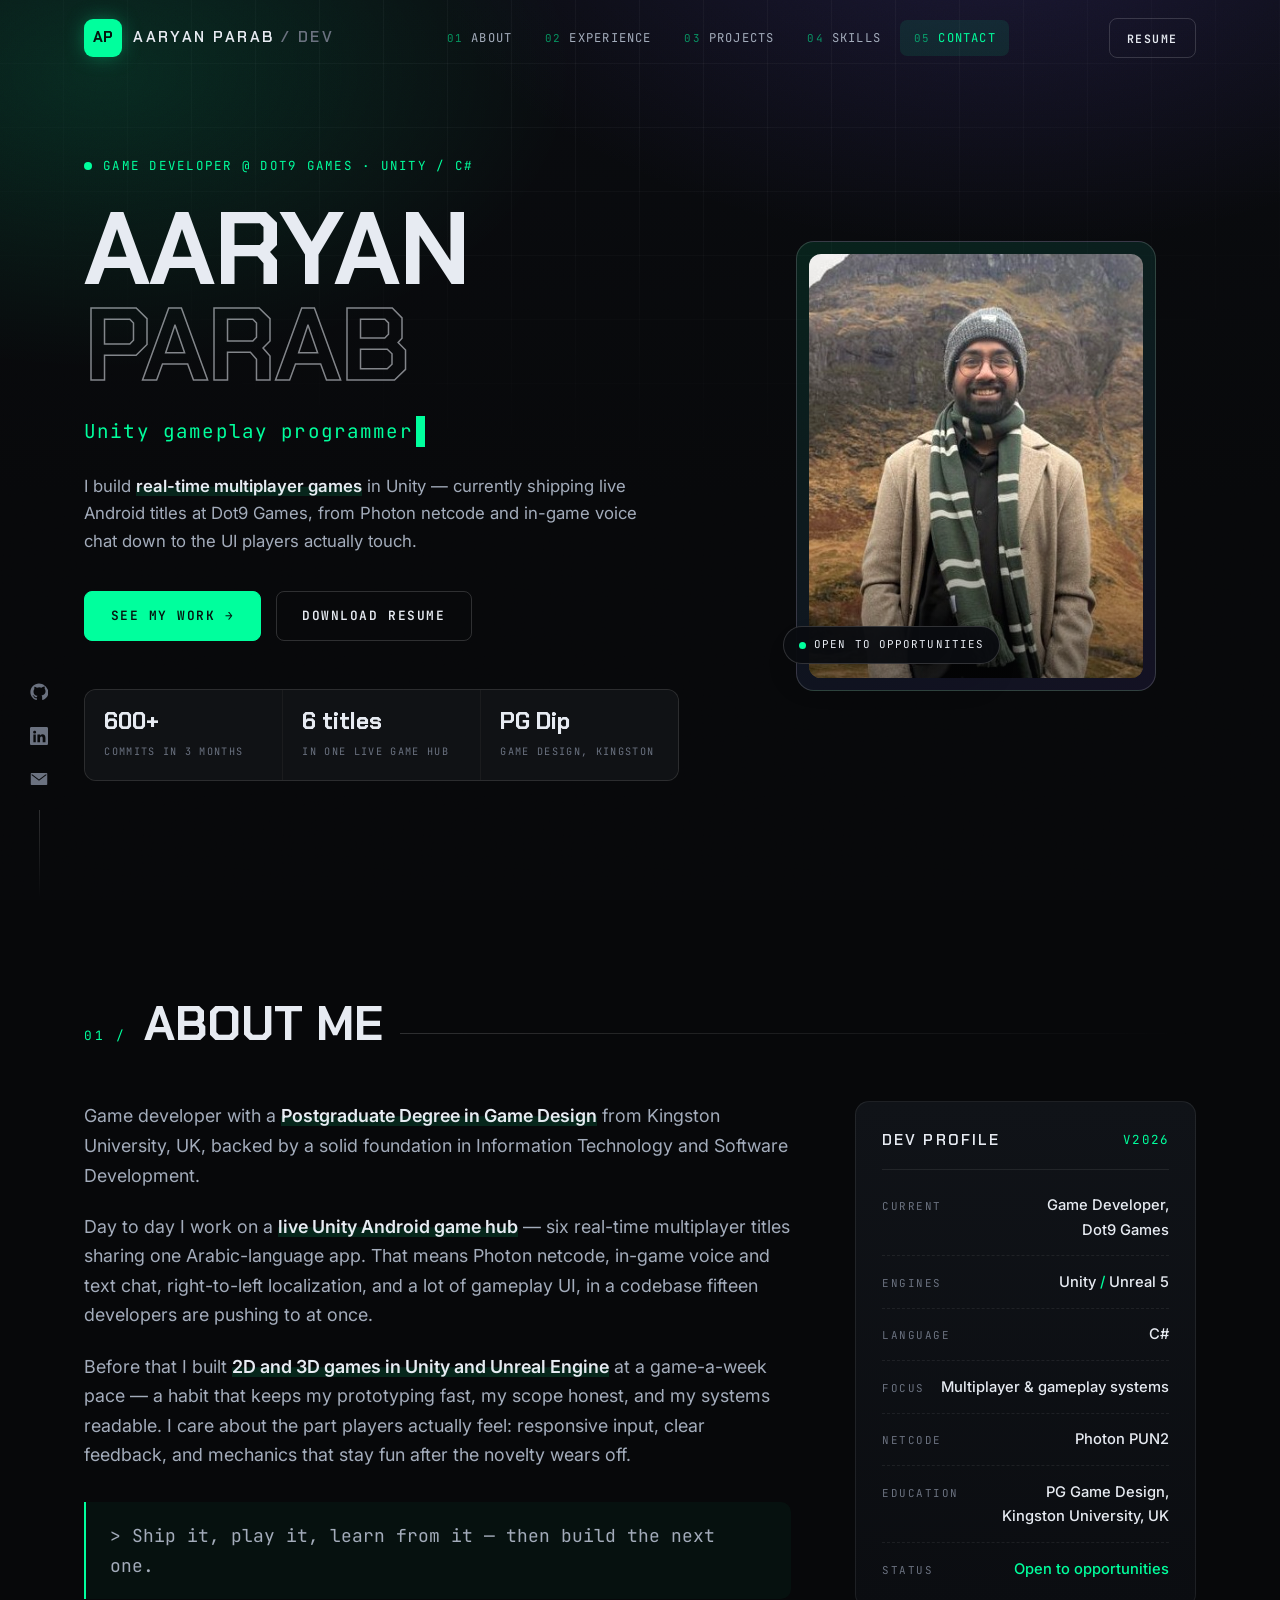
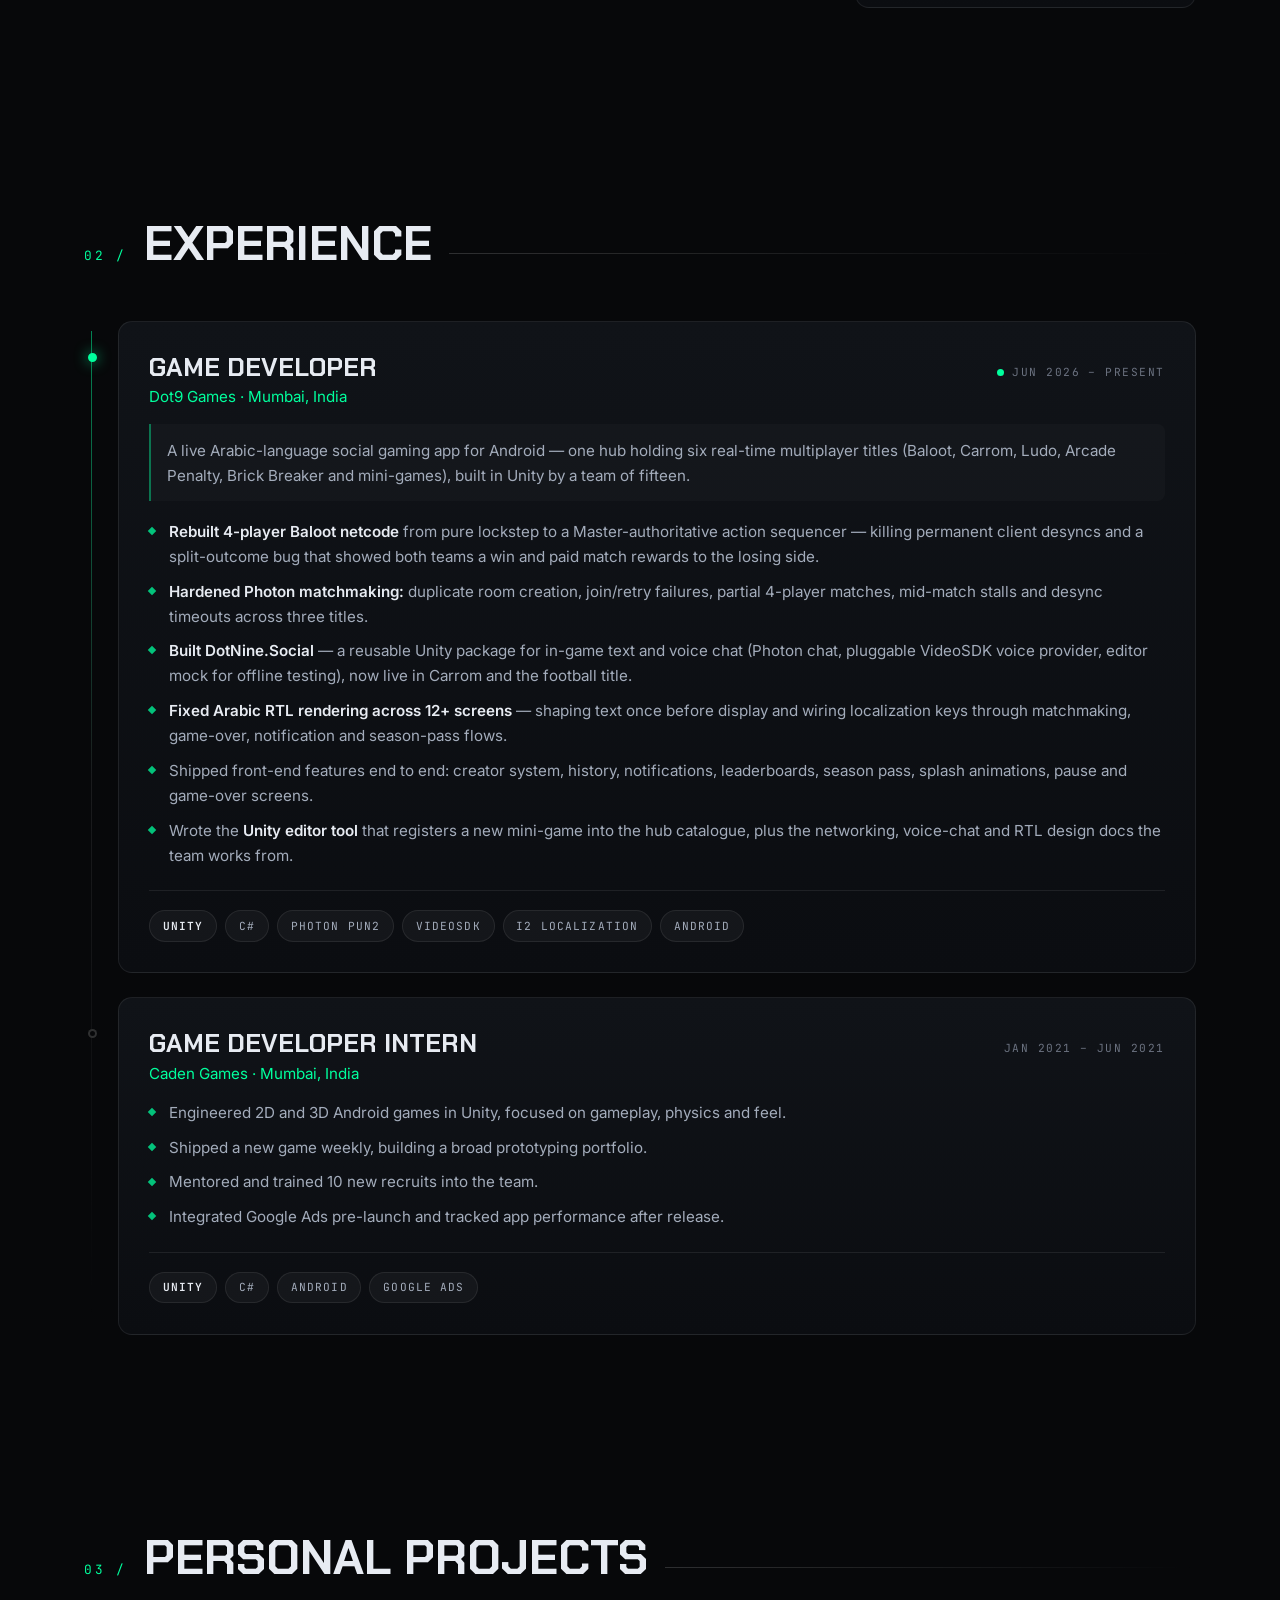
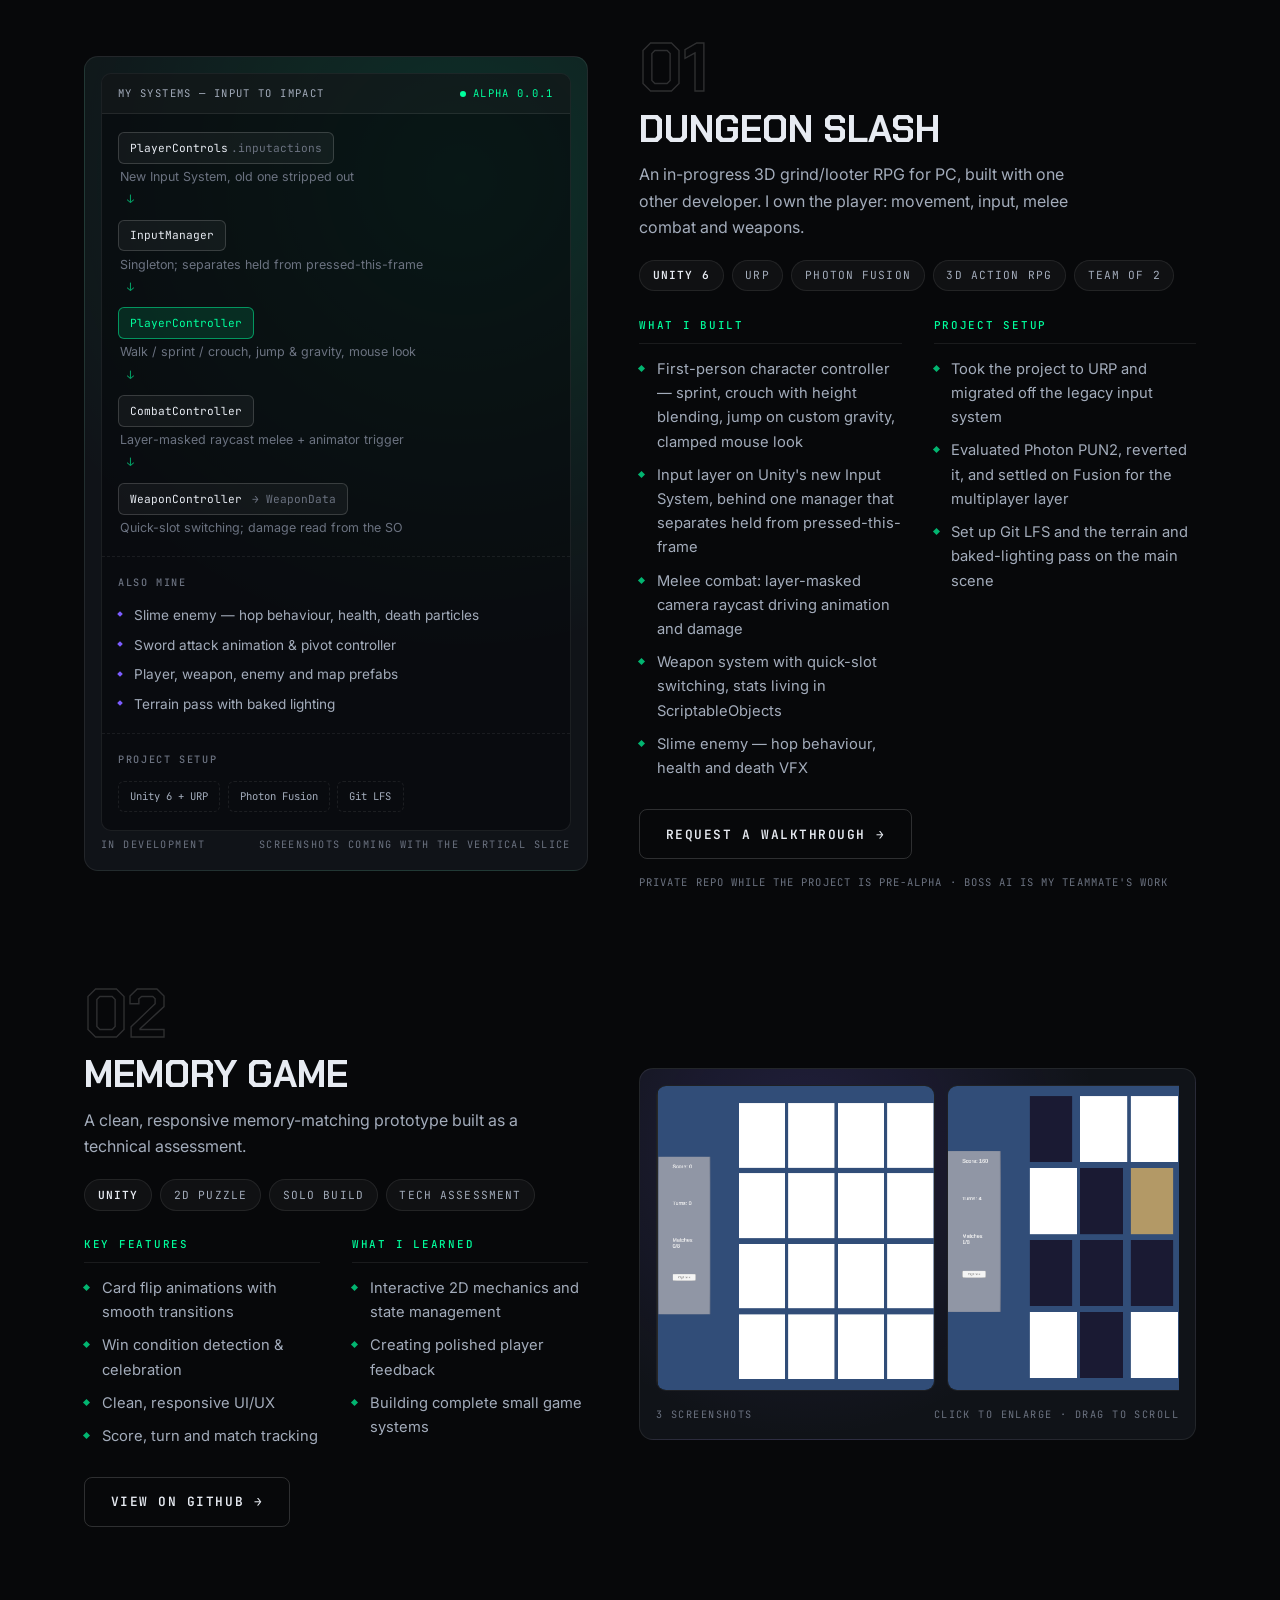
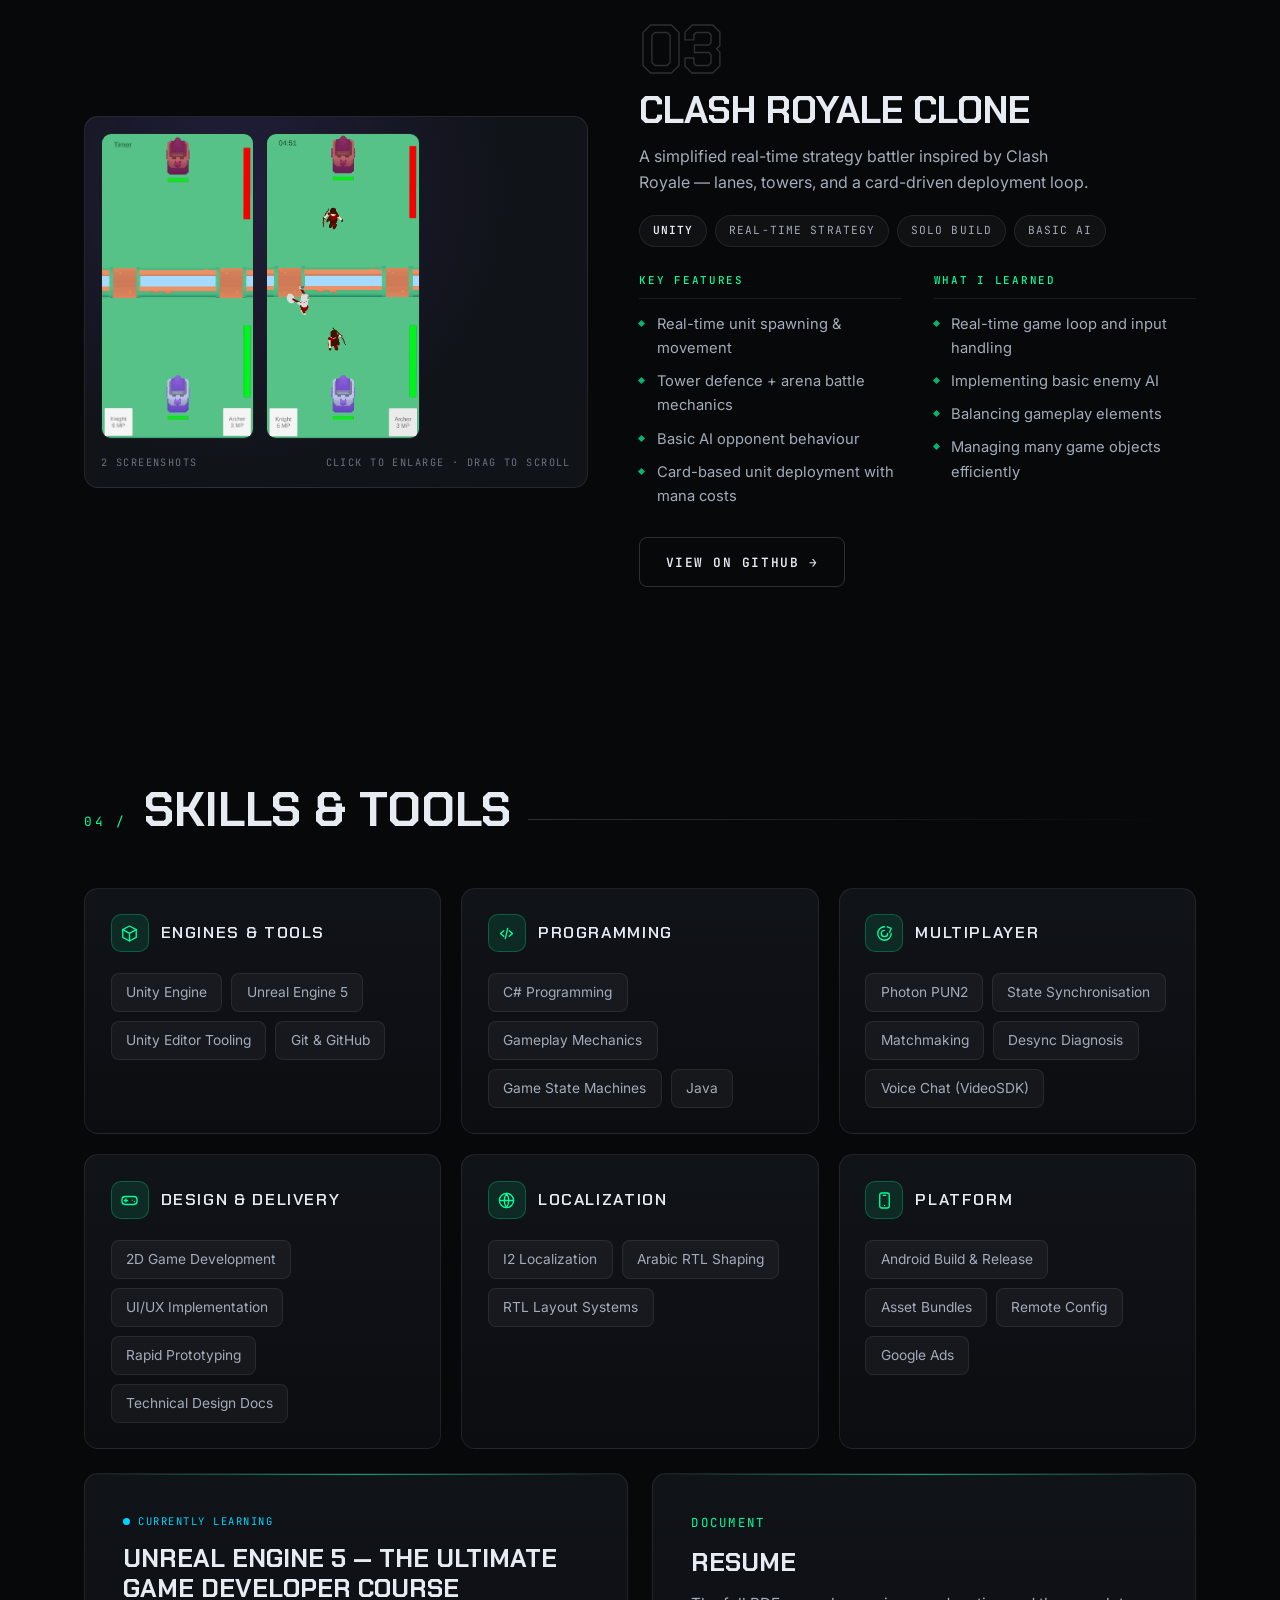
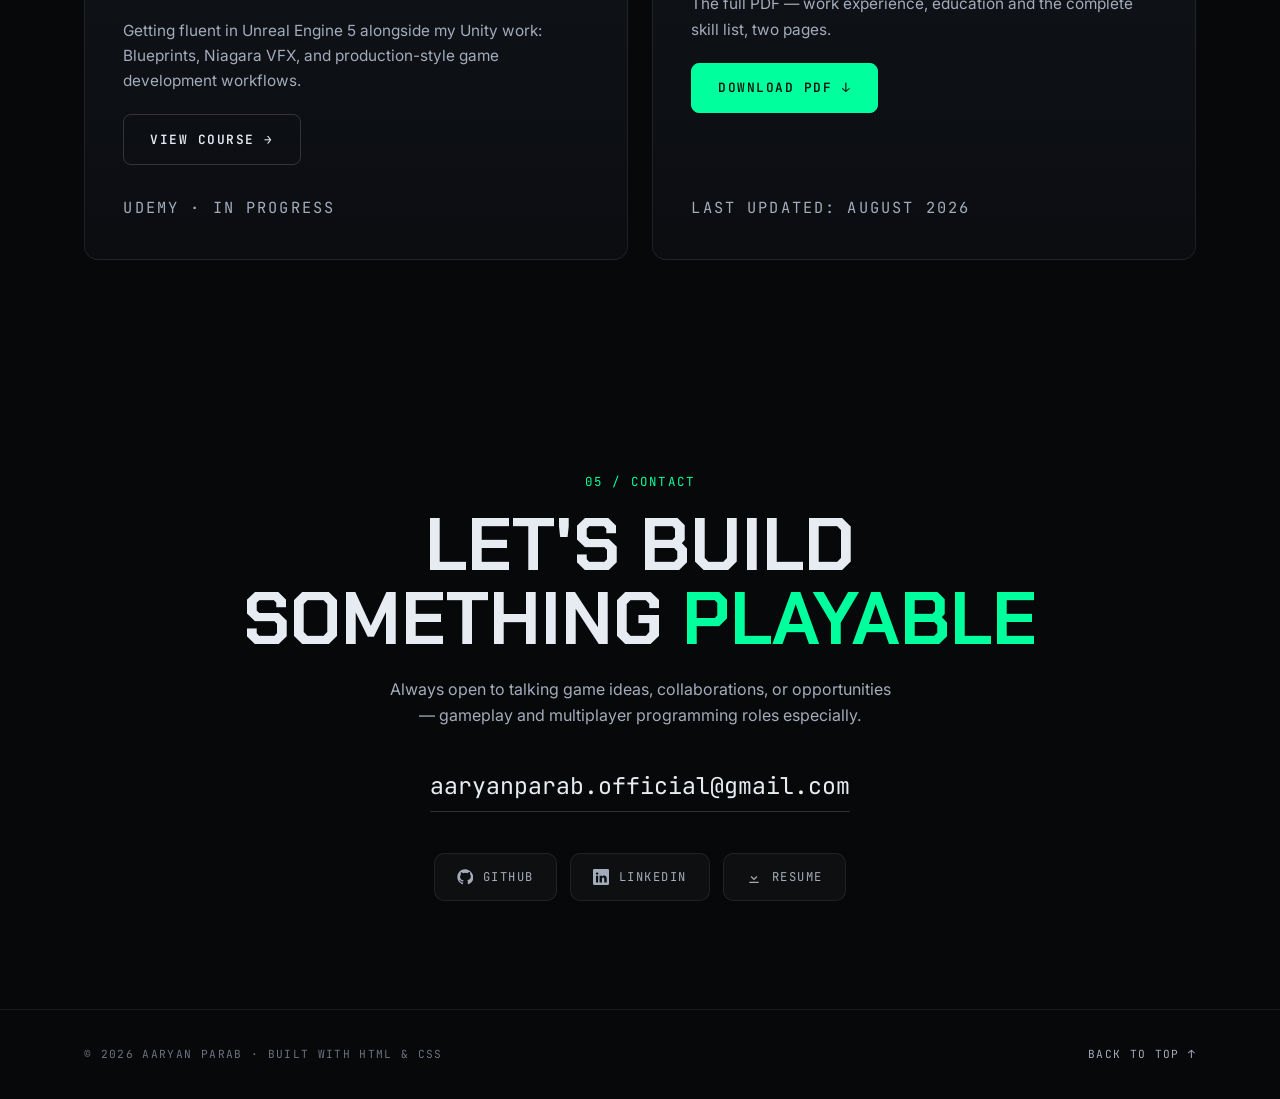
==== commit 3a724c60: "Version the stylesheet and script URLs to bust stale caches Returning visitors were getting the new " ====
--- a/index.html
+++ b/index.html
@@ -20,7 +20,7 @@
     <link rel="preconnect" href="https://fonts.gstatic.com" crossorigin>
     <link href="https://fonts.googleapis.com/css2?family=Chakra+Petch:wght@500;600;700&family=Inter:wght@400;500;600&family=JetBrains+Mono:wght@400;500;600&display=swap" rel="stylesheet">
 
-    <link rel="stylesheet" href="style.css">
+    <link rel="stylesheet" href="style.css?v=20260824">
     <script>document.documentElement.classList.add('js');</script>
 </head>
 <body>
@@ -710,6 +710,6 @@
         </div>
     </div>
 
-    <script src="main.js" defer></script>
+    <script src="main.js?v=20260824" defer></script>
 </body>
 </html>
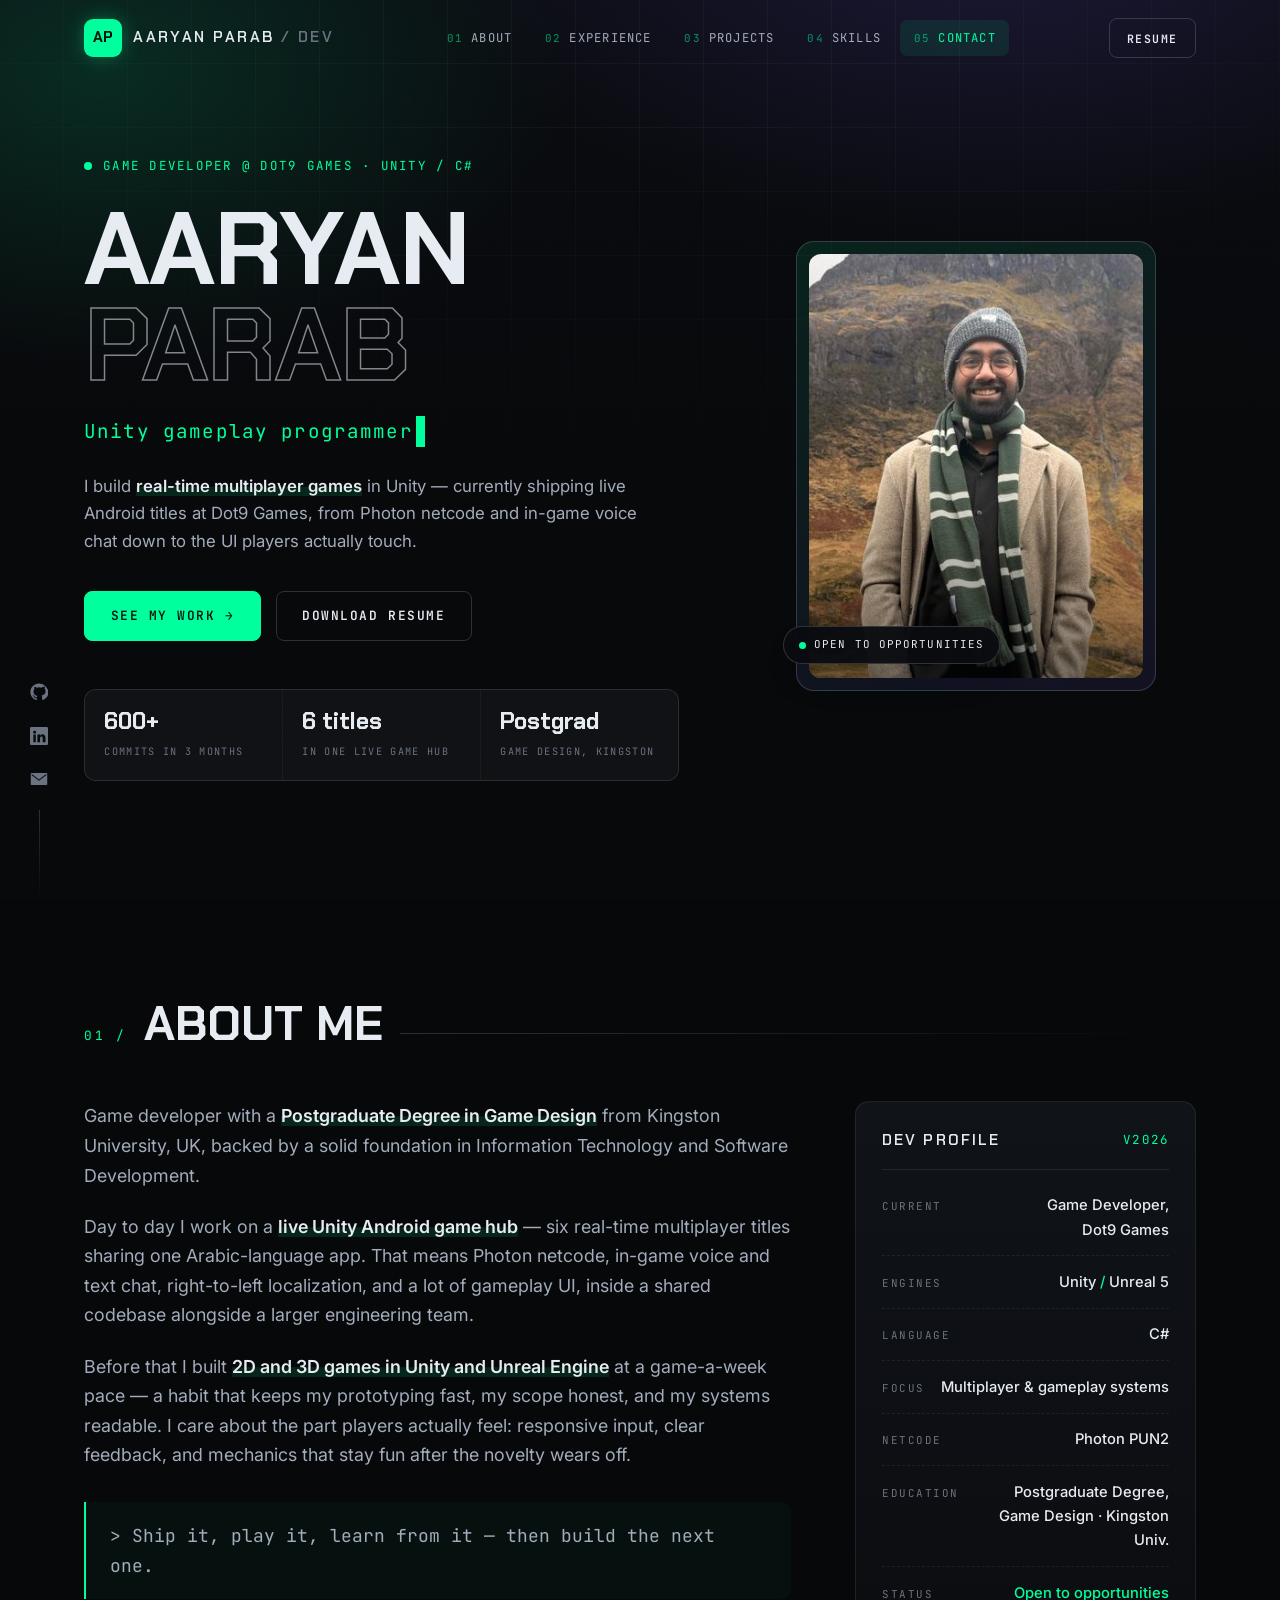
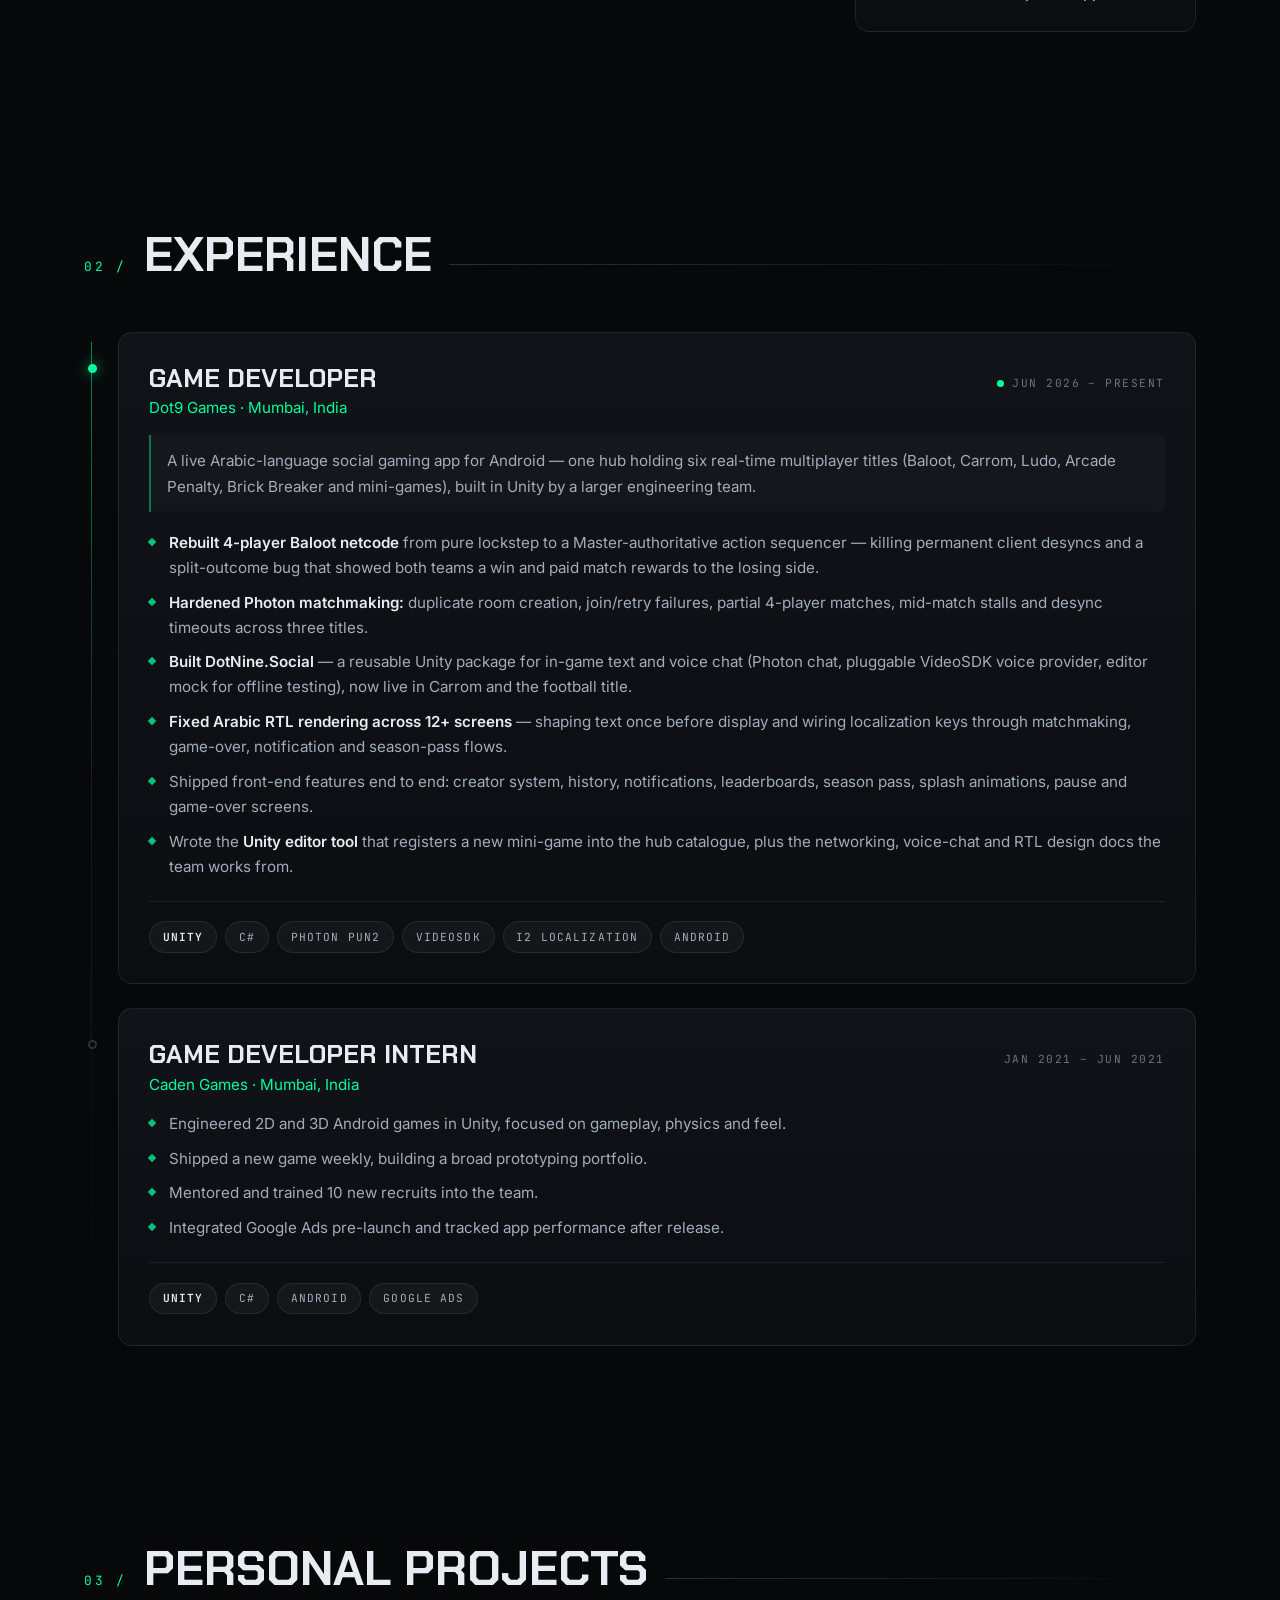
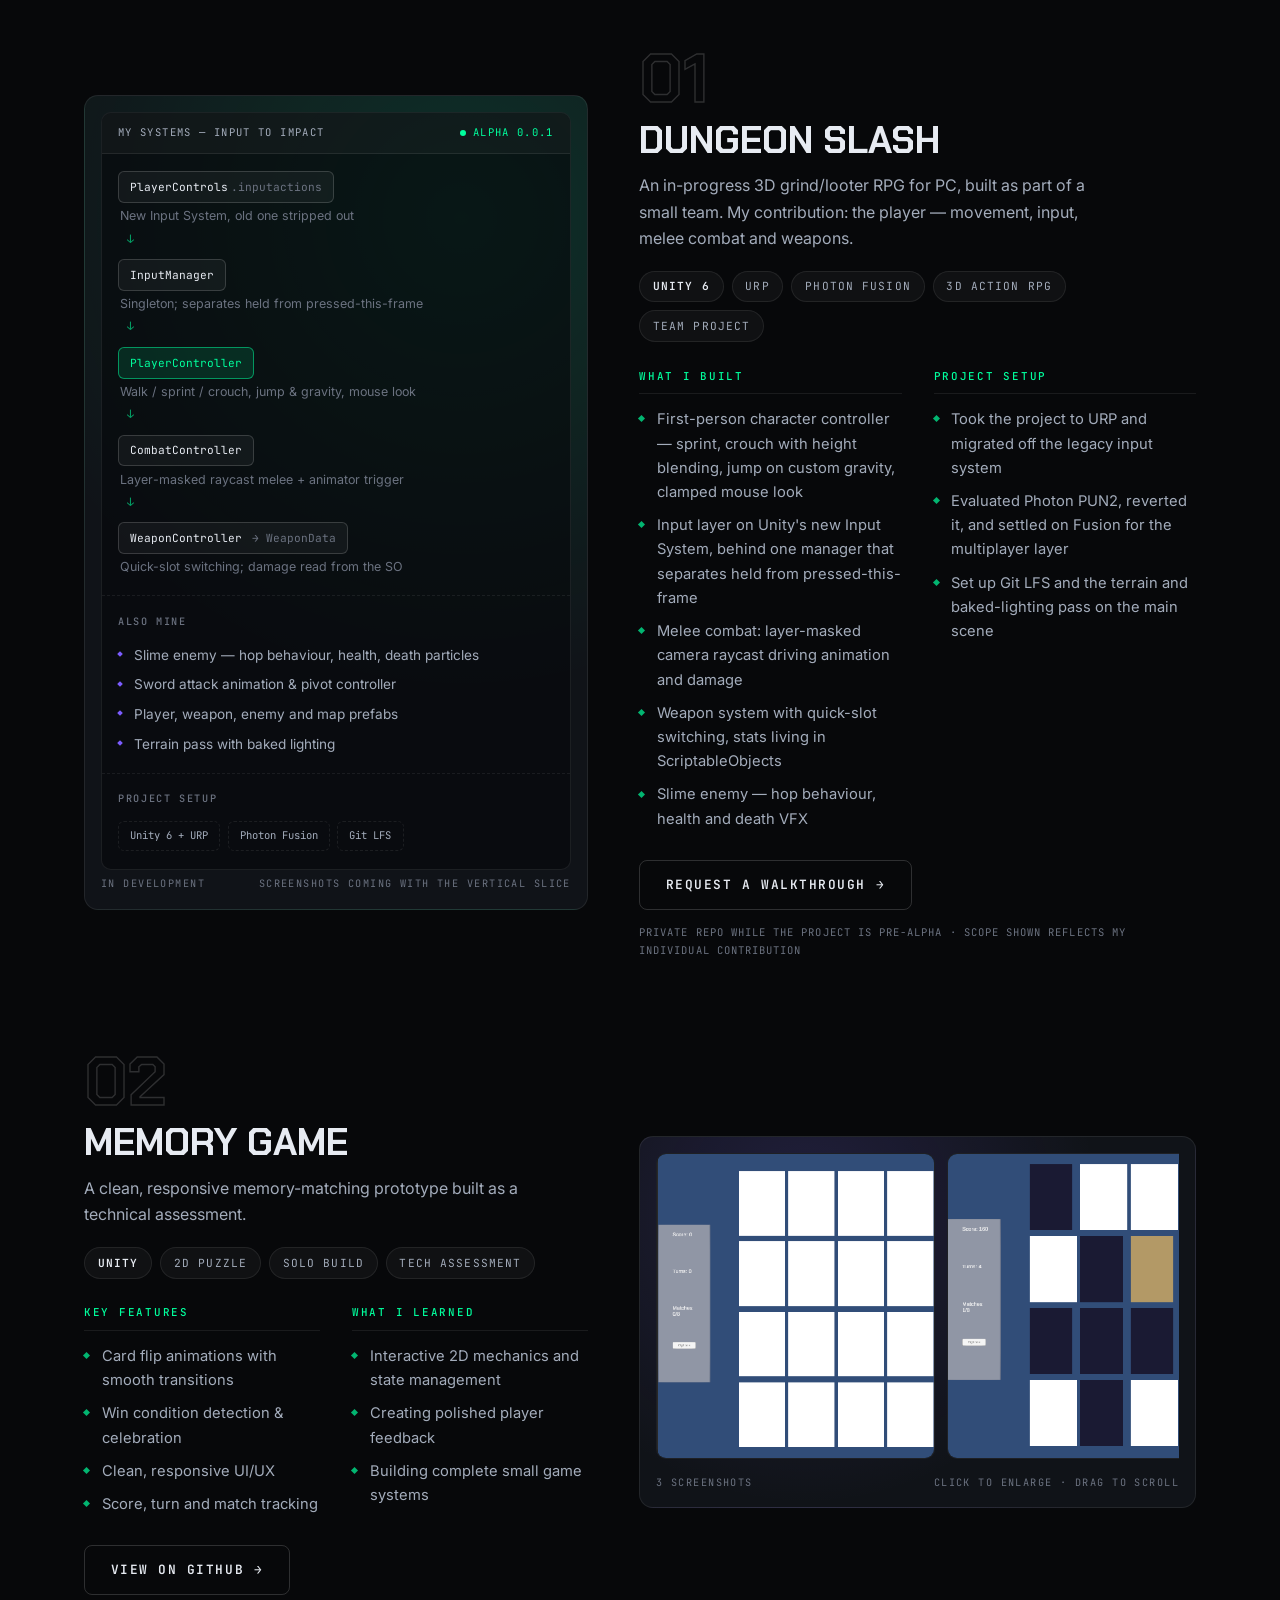
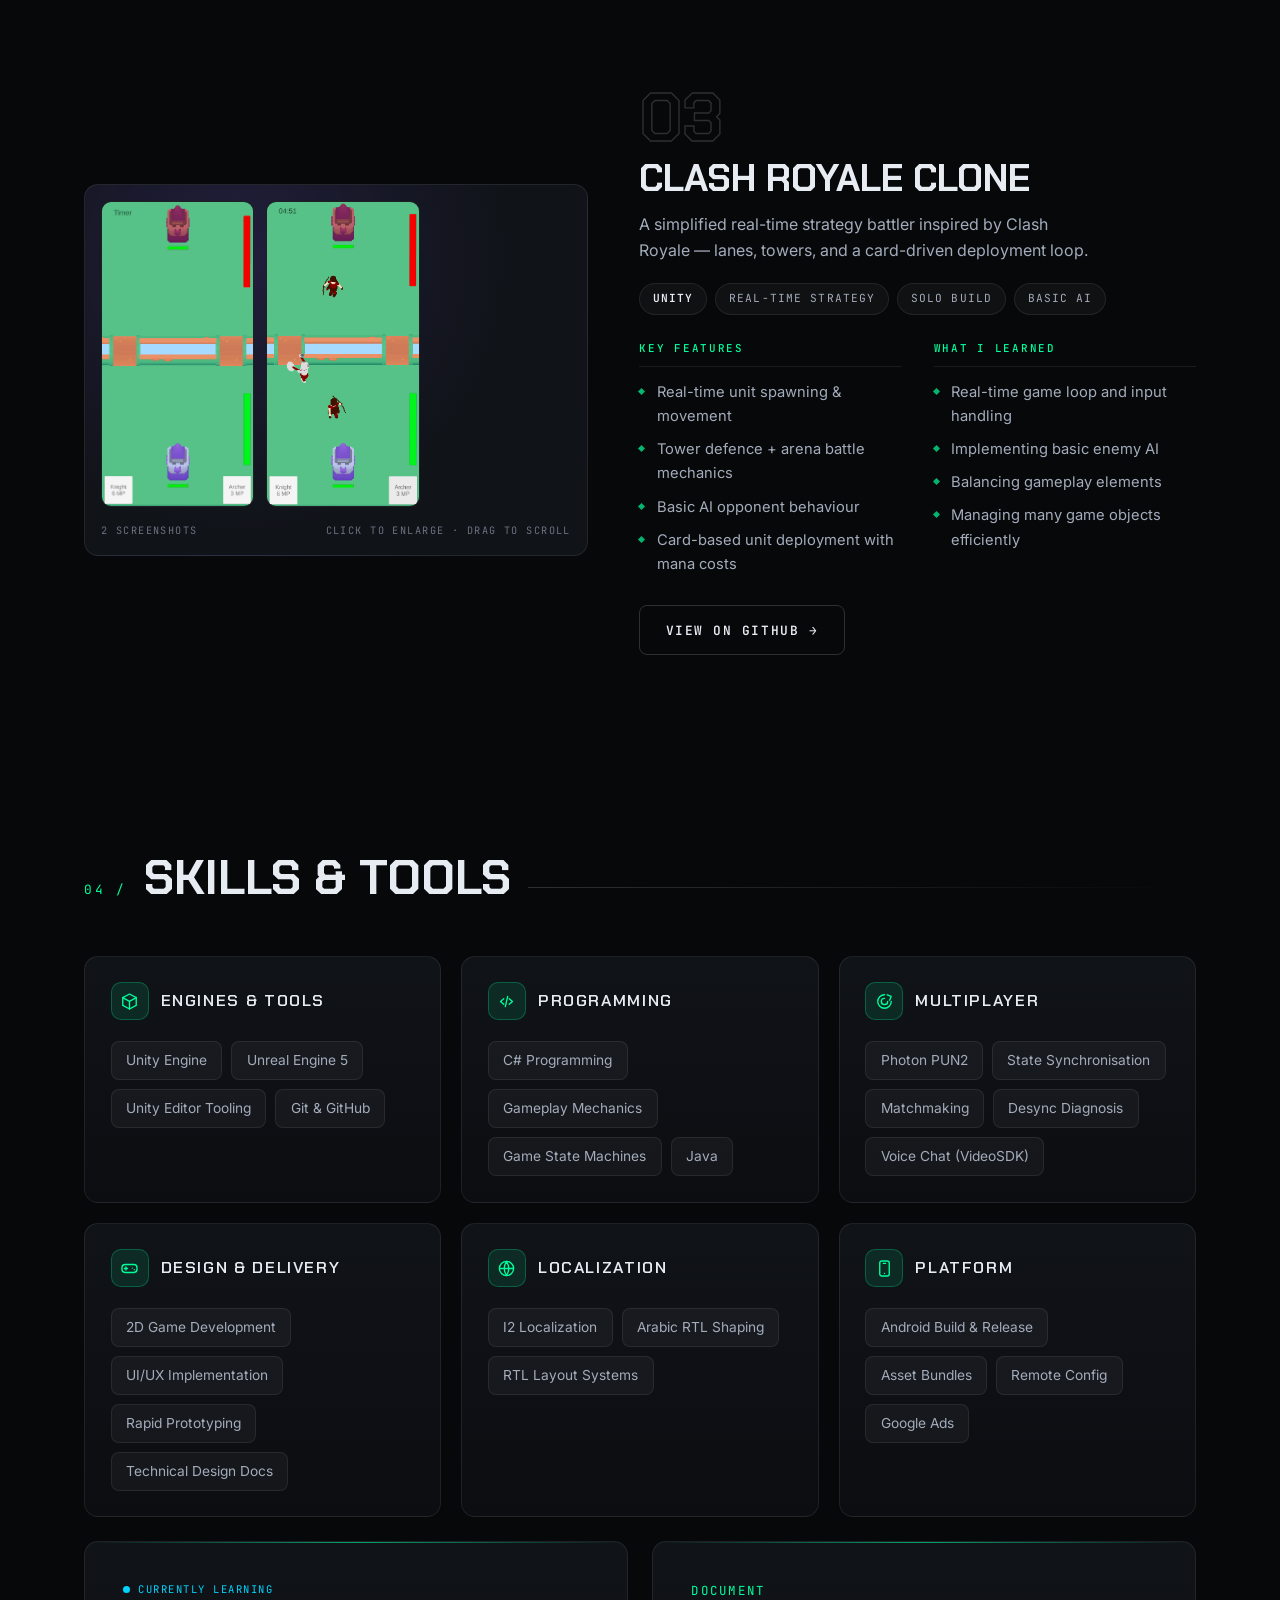
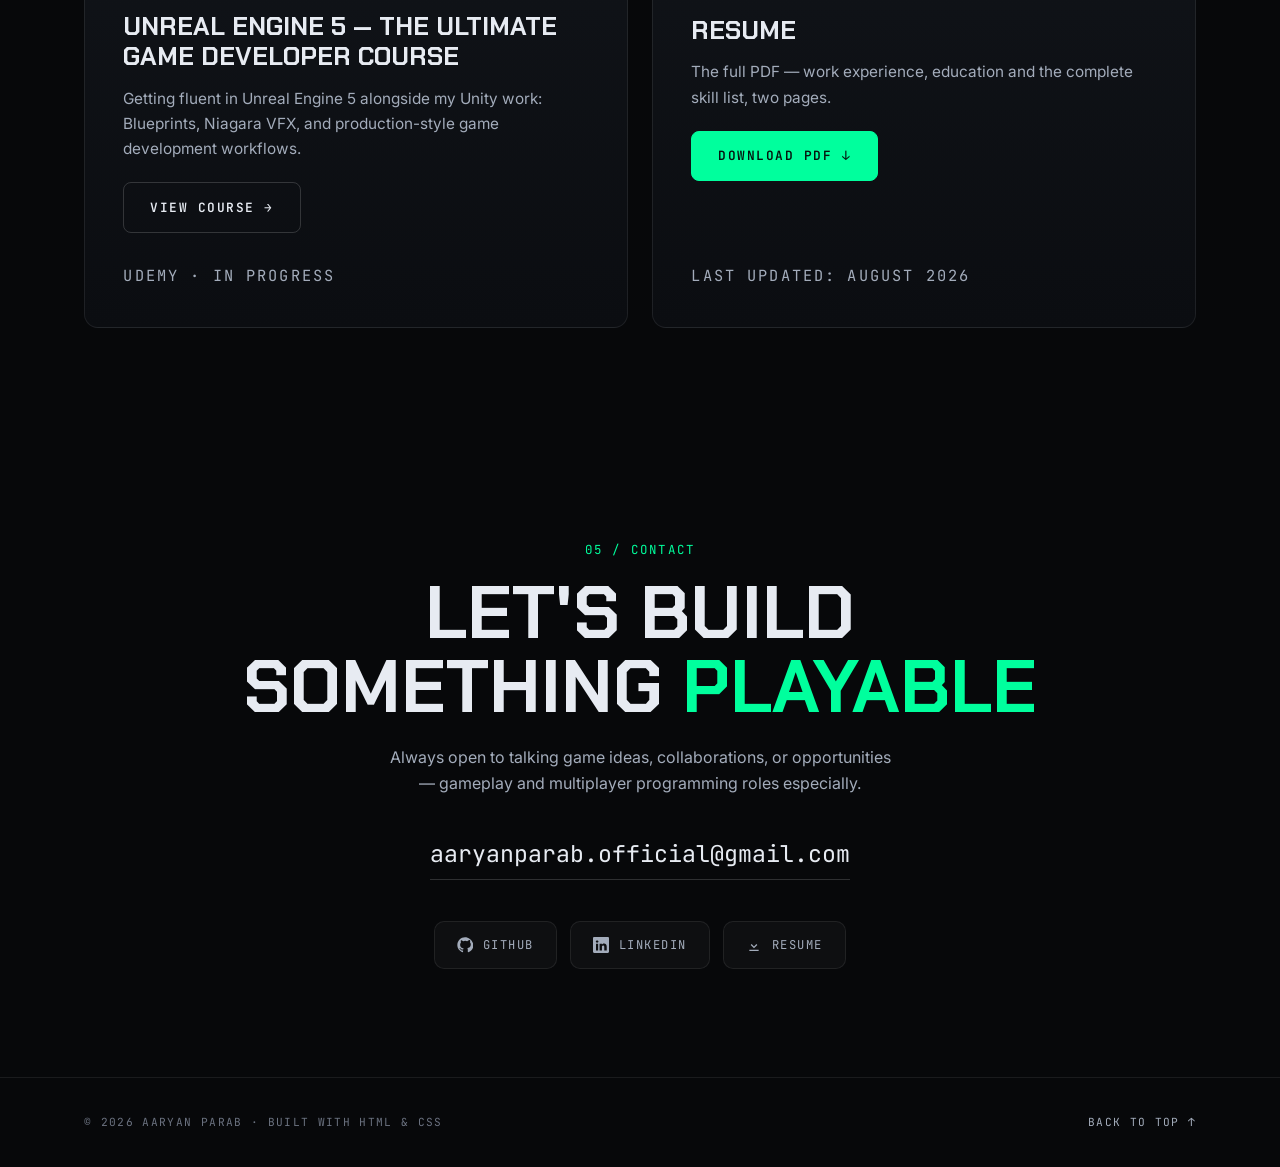
==== commit 165297da: "Keep team-work references ambiguous, fix PG credential mismatch Per feedback: only claim my own work" ====
--- a/index.html
+++ b/index.html
@@ -116,7 +116,7 @@
                         <span>In one live game hub</span>
                     </div>
                     <div class="hero__stat">
-                        <b>PG Dip</b>
+                        <b>Postgrad</b>
                         <span>Game Design, Kingston</span>
                     </div>
                 </div>
@@ -154,7 +154,7 @@
                         Day to day I work on a <span class="hl">live Unity Android game hub</span> — six
                         real-time multiplayer titles sharing one Arabic-language app. That means Photon
                         netcode, in-game voice and text chat, right-to-left localization, and a lot of
-                        gameplay UI, in a codebase fifteen developers are pushing to at once.
+                        gameplay UI, inside a shared codebase alongside a larger engineering team.
                     </p>
                     <p>
                         Before that I built <span class="hl">2D and 3D games in Unity and Unreal Engine</span>
@@ -196,7 +196,7 @@
                         </div>
                         <div class="spec-row">
                             <dt>Education</dt>
-                            <dd>PG Game Design,<br>Kingston University, UK</dd>
+                            <dd>Postgraduate Degree,<br>Game Design &middot; Kingston Univ.</dd>
                         </div>
                         <div class="spec-row">
                             <dt>Status</dt>
@@ -232,7 +232,7 @@
                     <p class="tl-item__context">
                         A live Arabic-language social gaming app for Android — one hub holding six real-time
                         multiplayer titles (Baloot, Carrom, Ludo, Arcade Penalty, Brick Breaker and mini-games),
-                        built in Unity by a team of fifteen.
+                        built in Unity by a larger engineering team.
                     </p>
 
                     <ul class="tl-item__points">
@@ -375,8 +375,8 @@
                         <p class="work-item__index">01</p>
                         <h3>Dungeon Slash</h3>
                         <p class="work-item__tagline">
-                            An in-progress 3D grind/looter RPG for PC, built with one other developer.
-                            I own the player: movement, input, melee combat and weapons.
+                            An in-progress 3D grind/looter RPG for PC, built as part of a small team.
+                            My contribution: the player — movement, input, melee combat and weapons.
                         </p>
 
                         <div class="work-item__meta">
@@ -384,7 +384,7 @@
                             <span class="chip">URP</span>
                             <span class="chip">Photon Fusion</span>
                             <span class="chip">3D Action RPG</span>
-                            <span class="chip">Team of 2</span>
+                            <span class="chip">Team Project</span>
                         </div>
 
                         <div class="work-item__cols">
@@ -412,7 +412,7 @@
                             Request A Walkthrough <span class="btn__arrow" aria-hidden="true">&rarr;</span>
                         </a>
                         <p class="work-item__note">
-                            Private repo while the project is pre-alpha &middot; boss AI is my teammate's work
+                            Private repo while the project is pre-alpha &middot; scope shown reflects my individual contribution
                         </p>
                     </div>
                 </article>
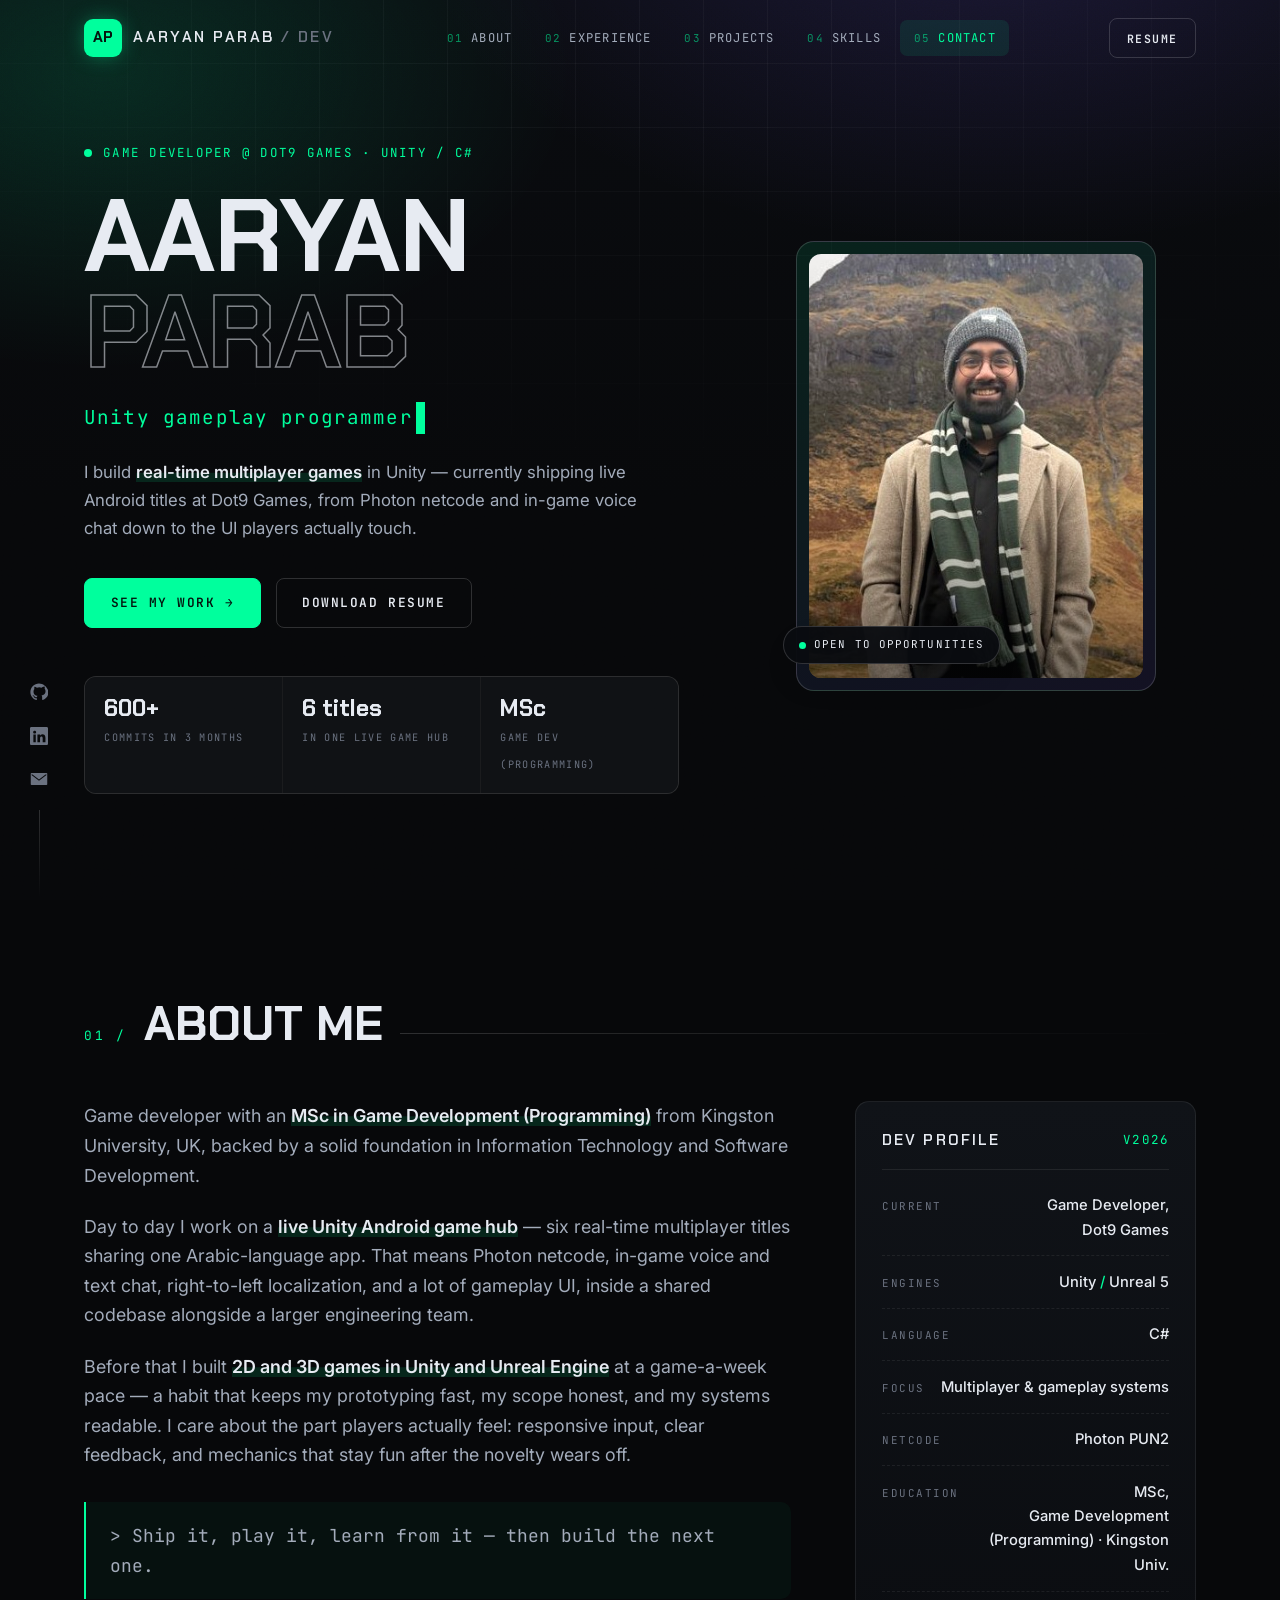
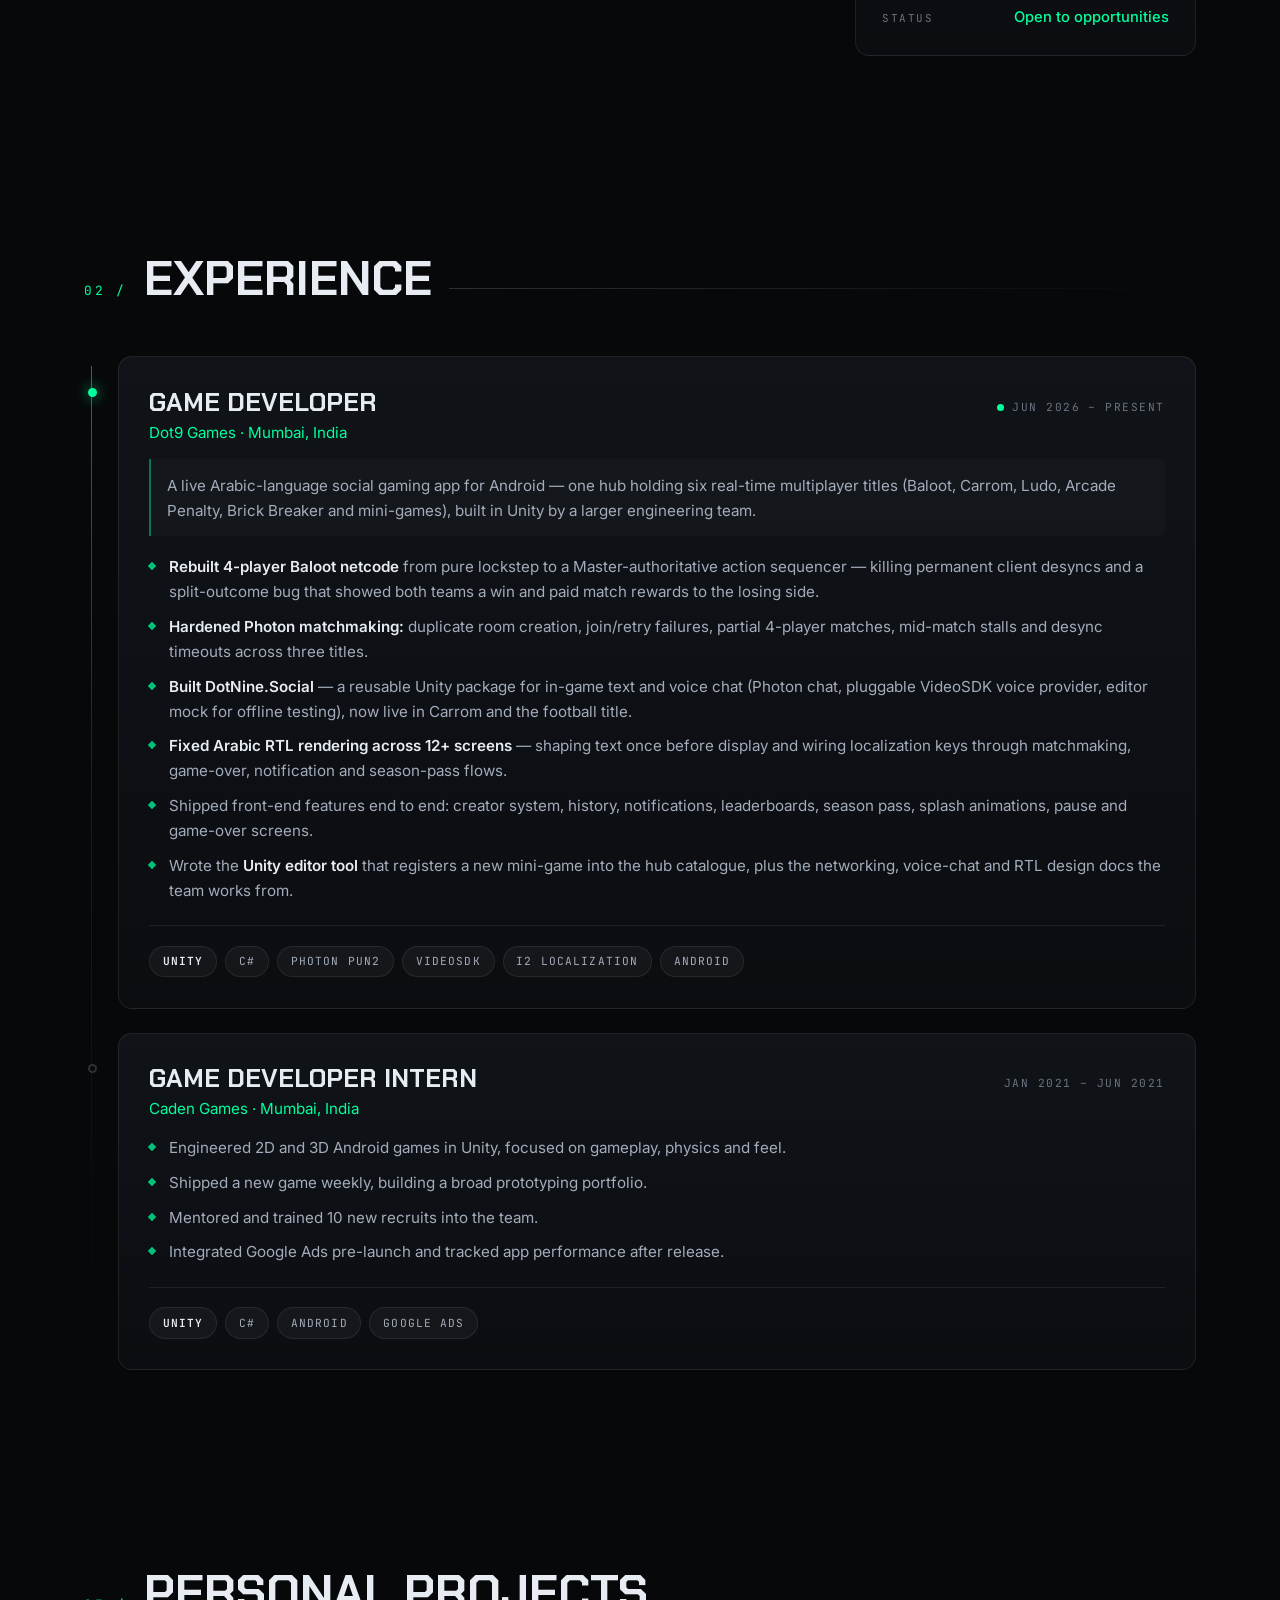
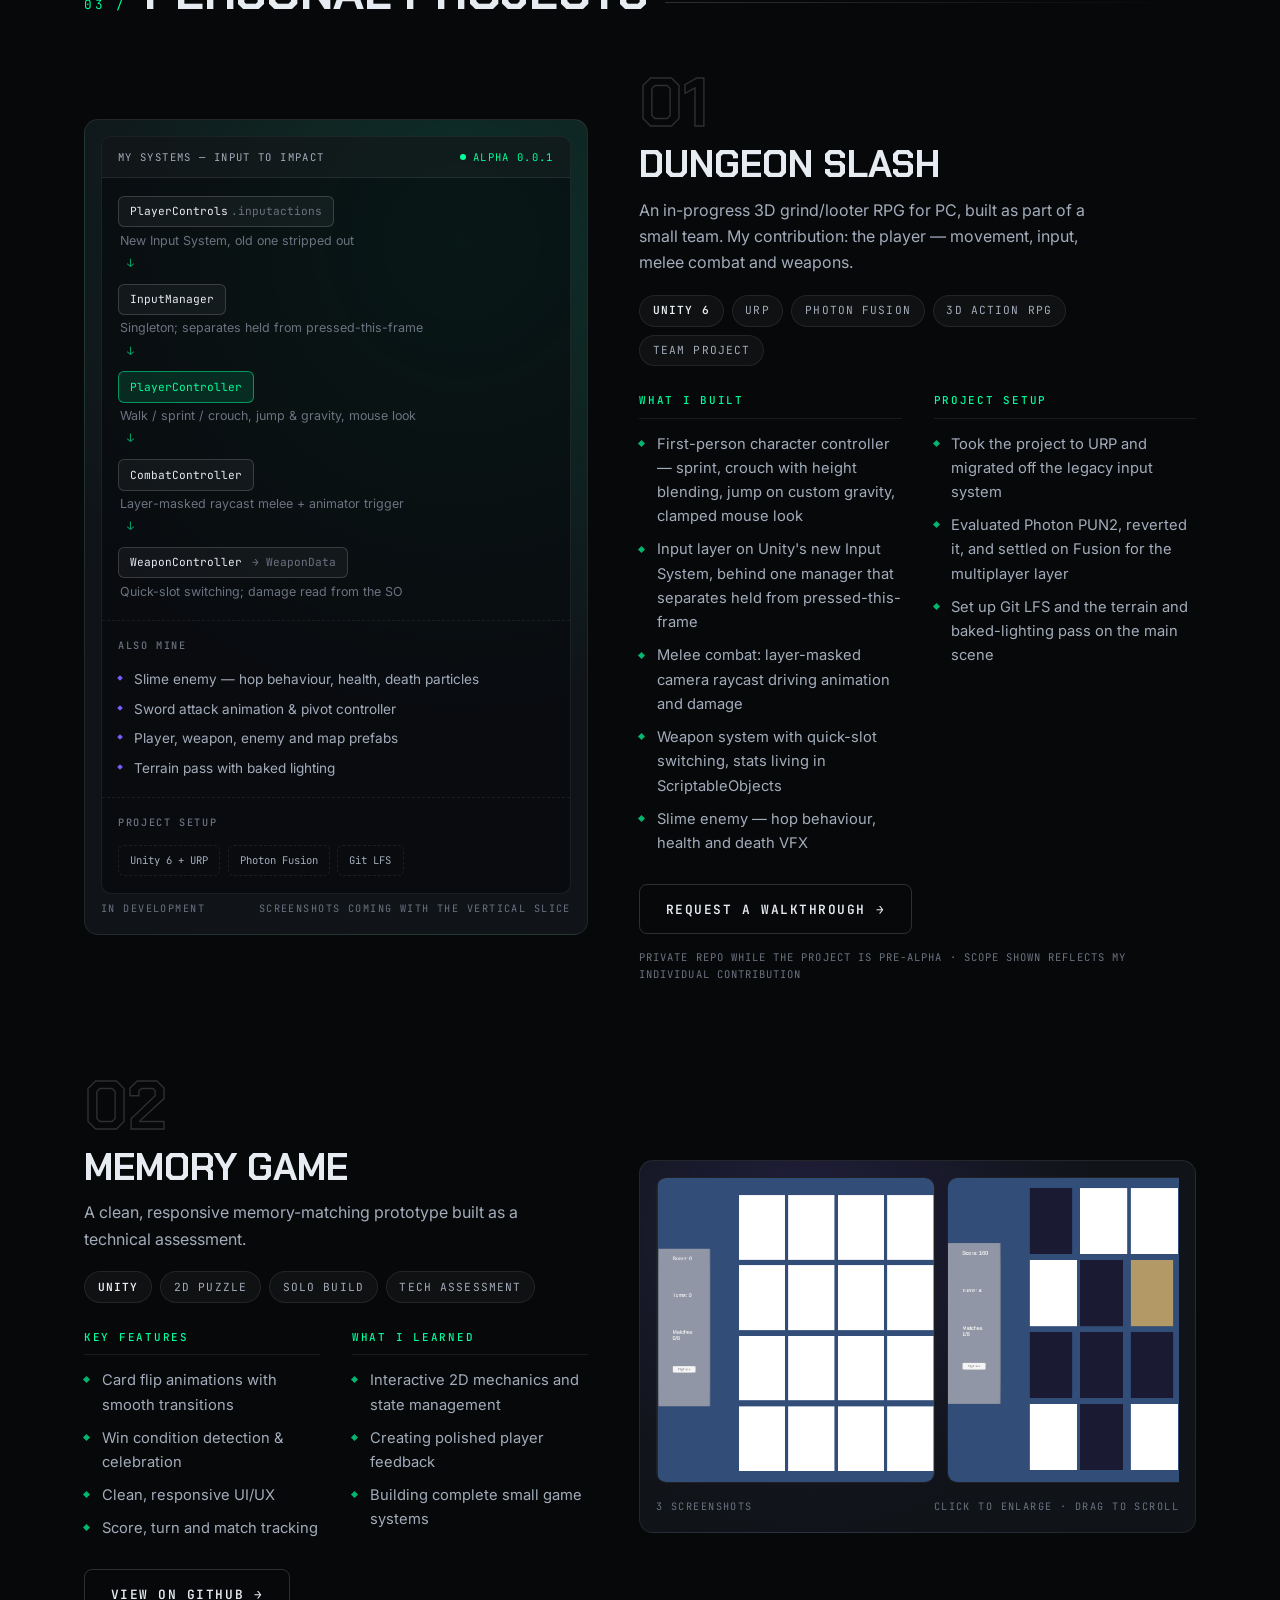
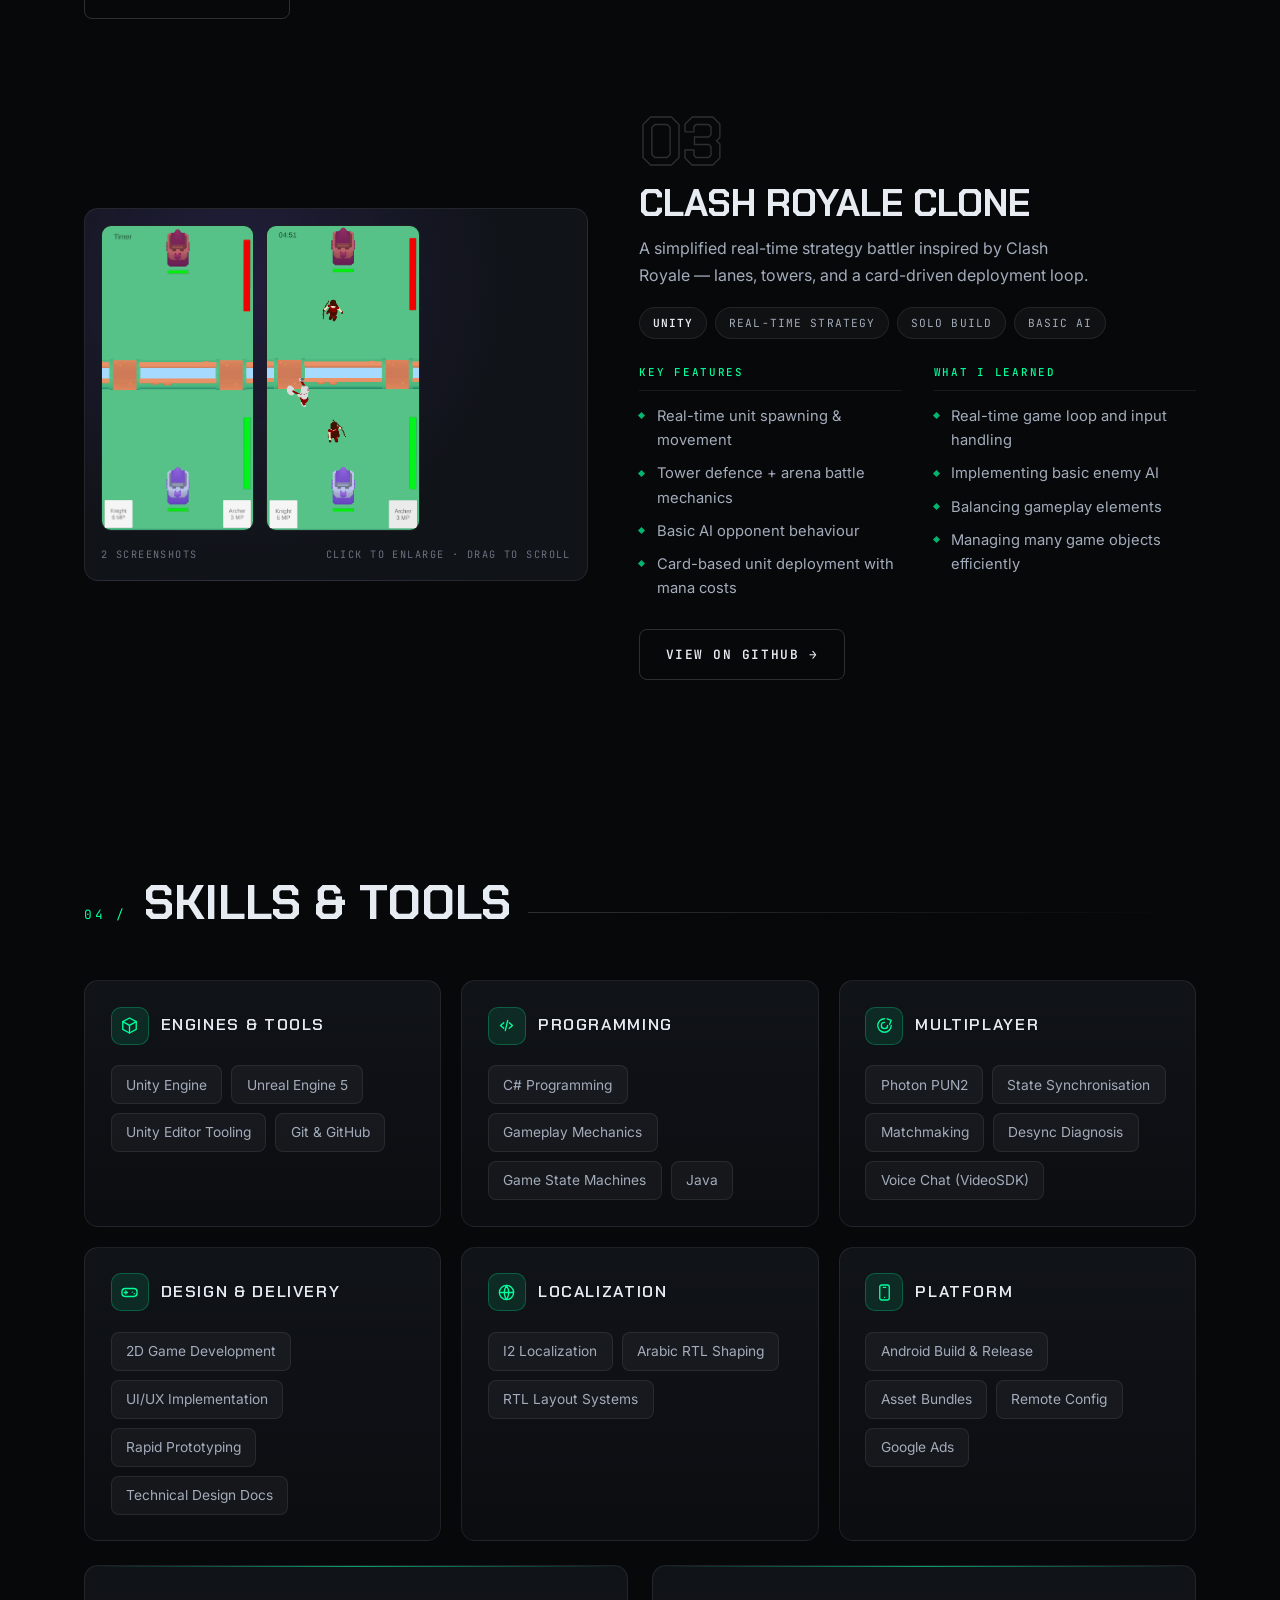
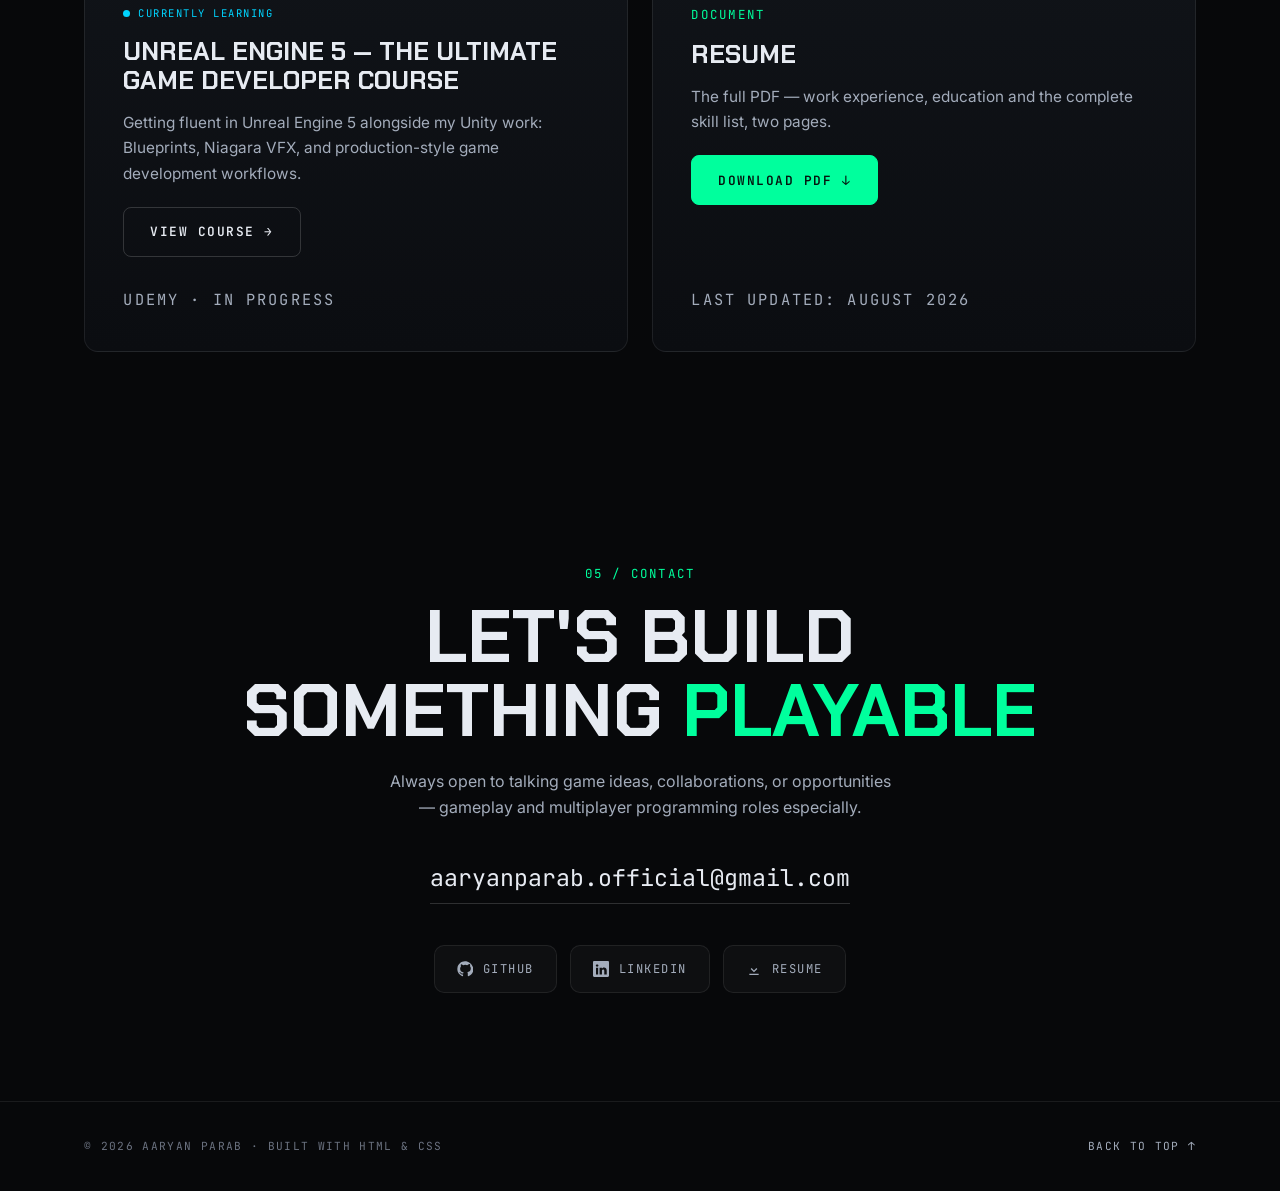
==== commit 149314f7: "Update education to MSc in Game Development (Programming) Corrects the degree name and field on the " ====
--- a/index.html
+++ b/index.html
@@ -116,8 +116,8 @@
                         <span>In one live game hub</span>
                     </div>
                     <div class="hero__stat">
-                        <b>Postgrad</b>
-                        <span>Game Design, Kingston</span>
+                        <b>MSc</b>
+                        <span>Game Dev (Programming)</span>
                     </div>
                 </div>
             </div>
@@ -146,7 +146,7 @@
             <div class="about__grid">
                 <div class="about__body" data-reveal>
                     <p>
-                        Game developer with a <span class="hl">Postgraduate Degree in Game Design</span> from
+                        Game developer with an <span class="hl">MSc in Game Development (Programming)</span> from
                         Kingston University, UK, backed by a solid foundation in Information Technology and
                         Software Development.
                     </p>
@@ -196,7 +196,7 @@
                         </div>
                         <div class="spec-row">
                             <dt>Education</dt>
-                            <dd>Postgraduate Degree,<br>Game Design &middot; Kingston Univ.</dd>
+                            <dd>MSc,<br>Game Development (Programming) &middot; Kingston Univ.</dd>
                         </div>
                         <div class="spec-row">
                             <dt>Status</dt>
